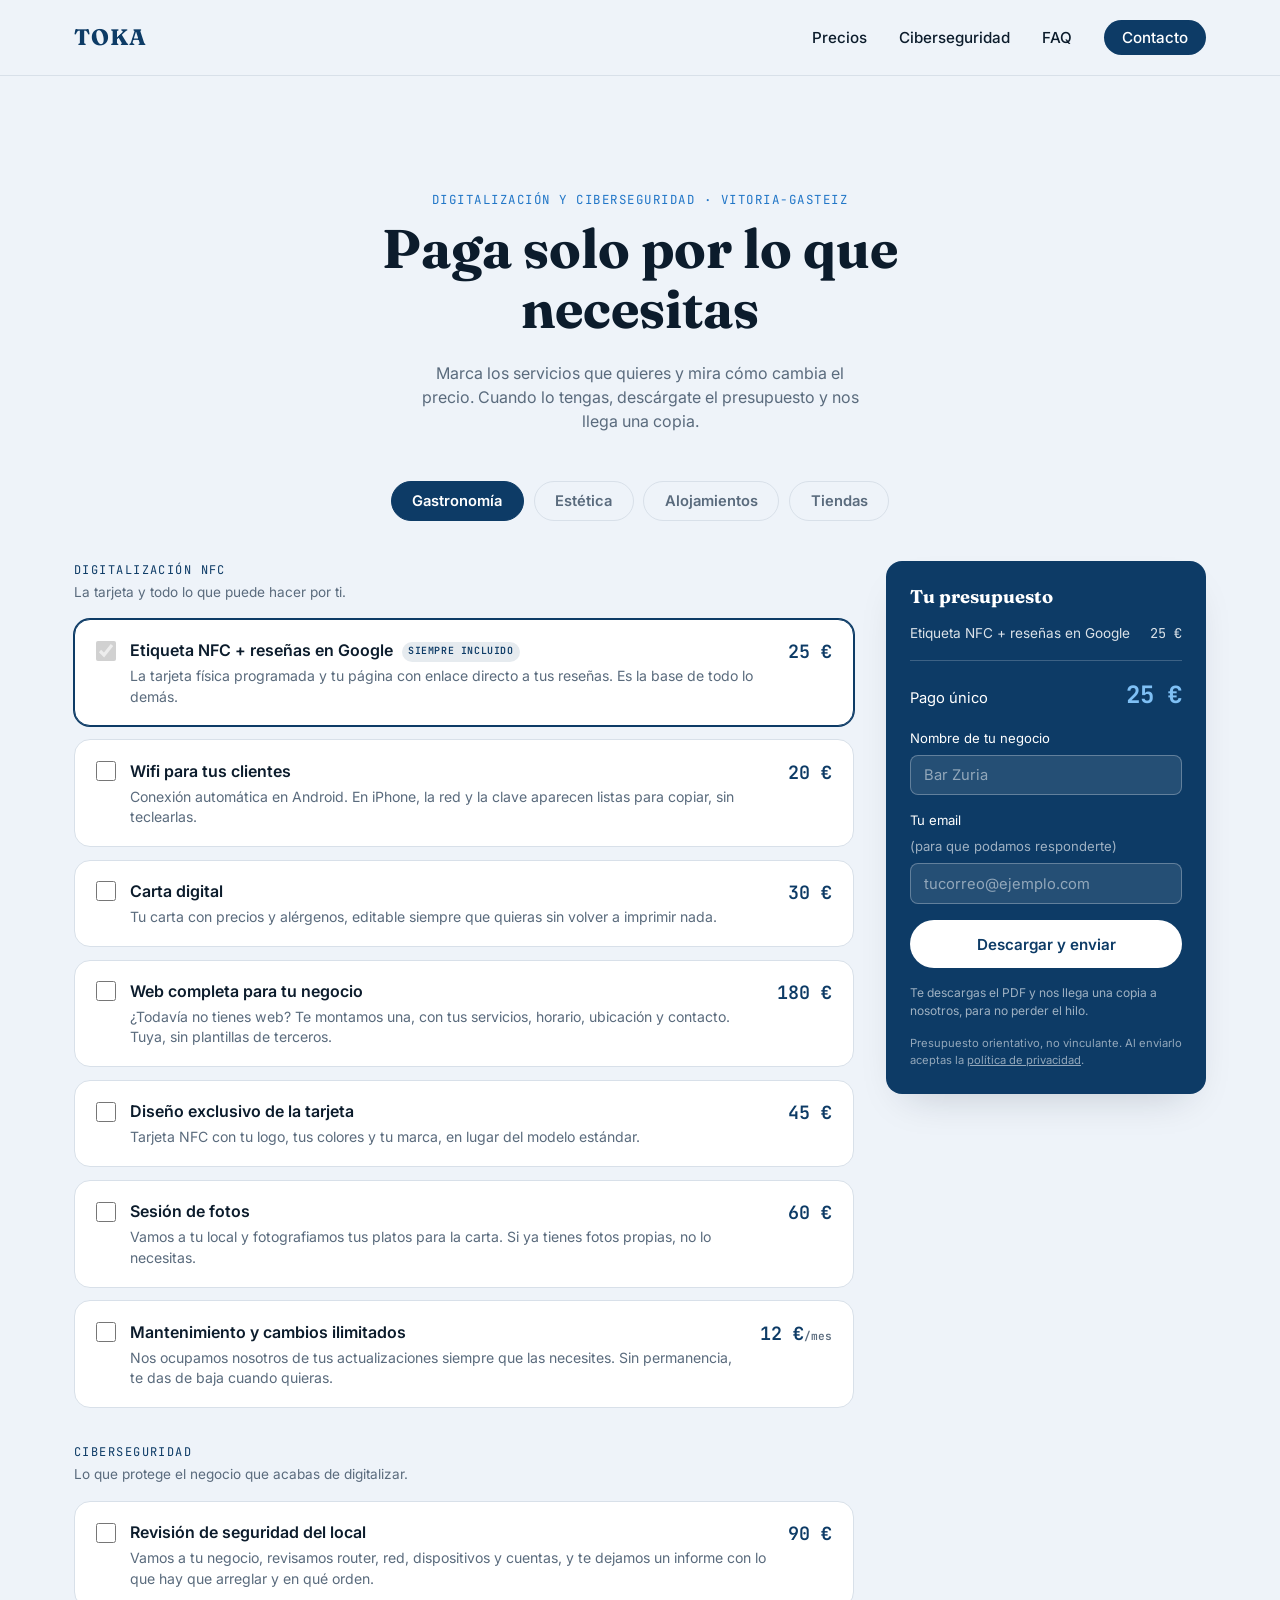
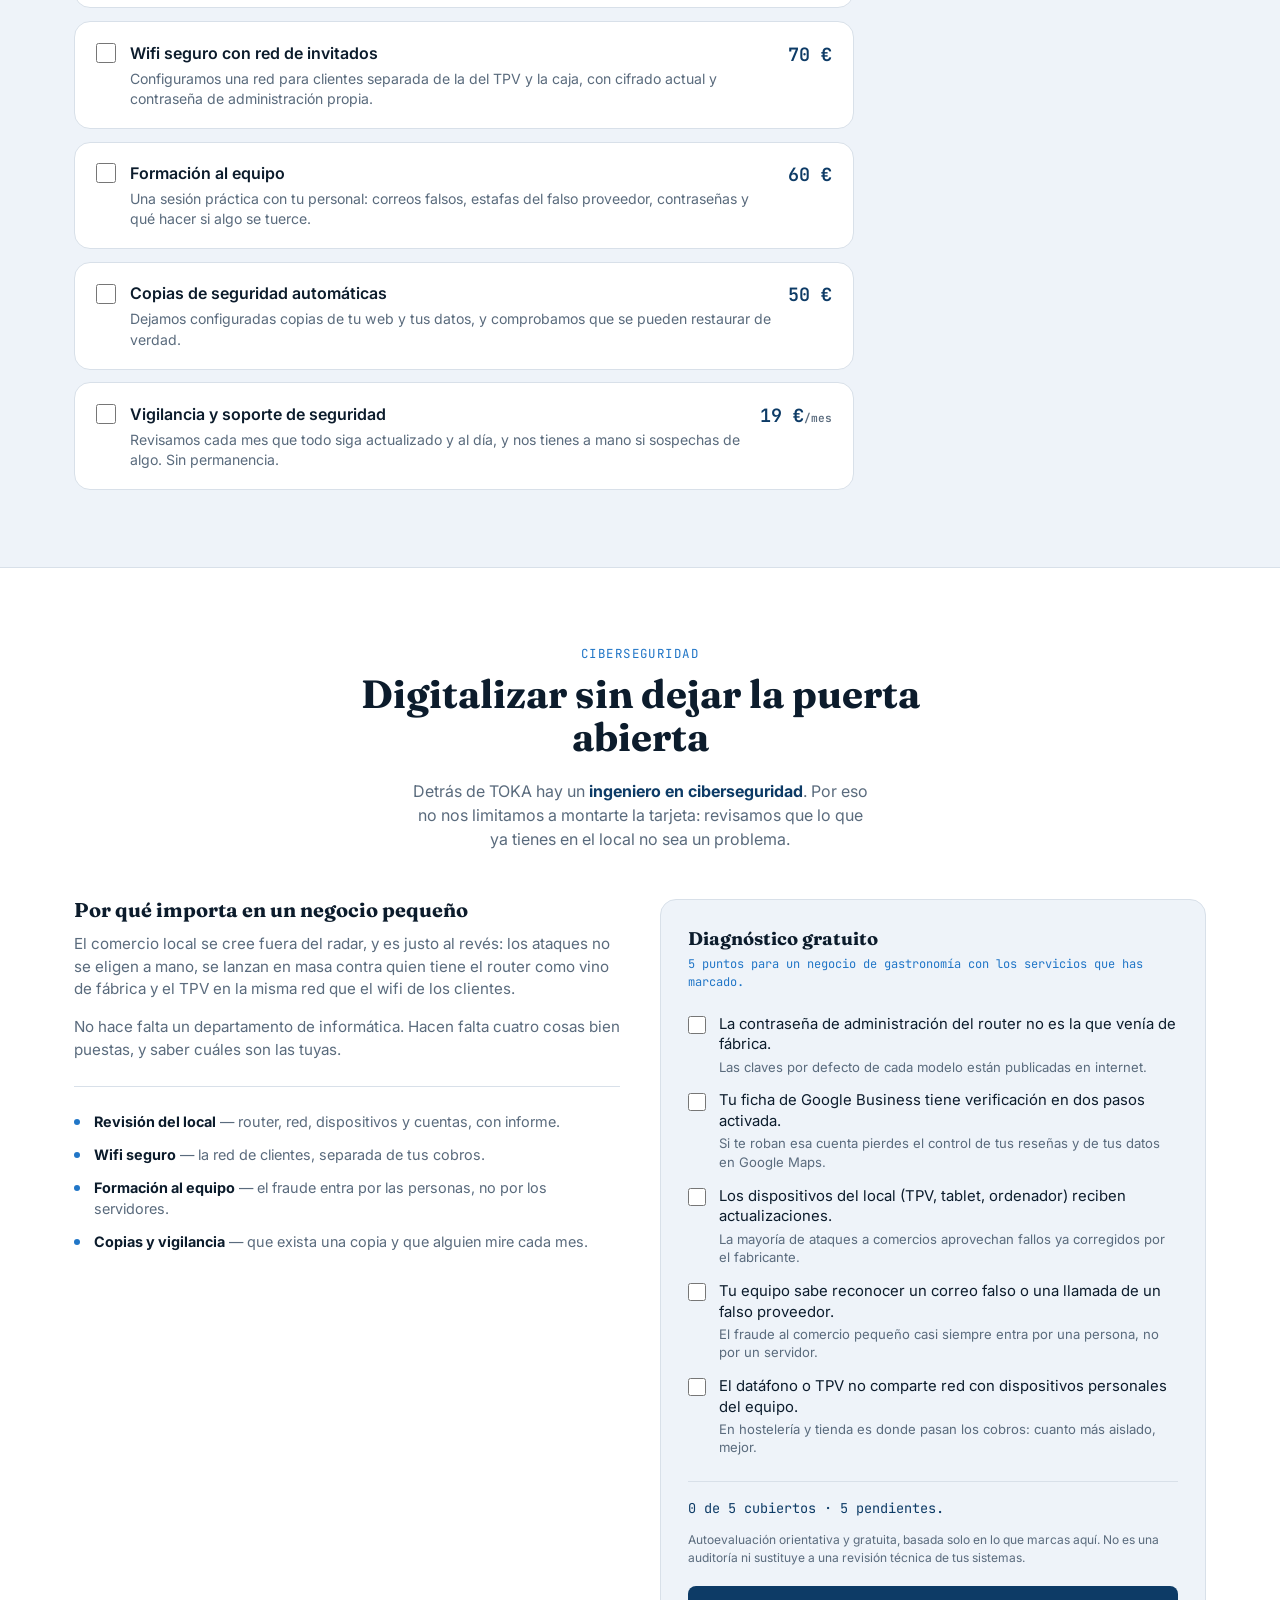
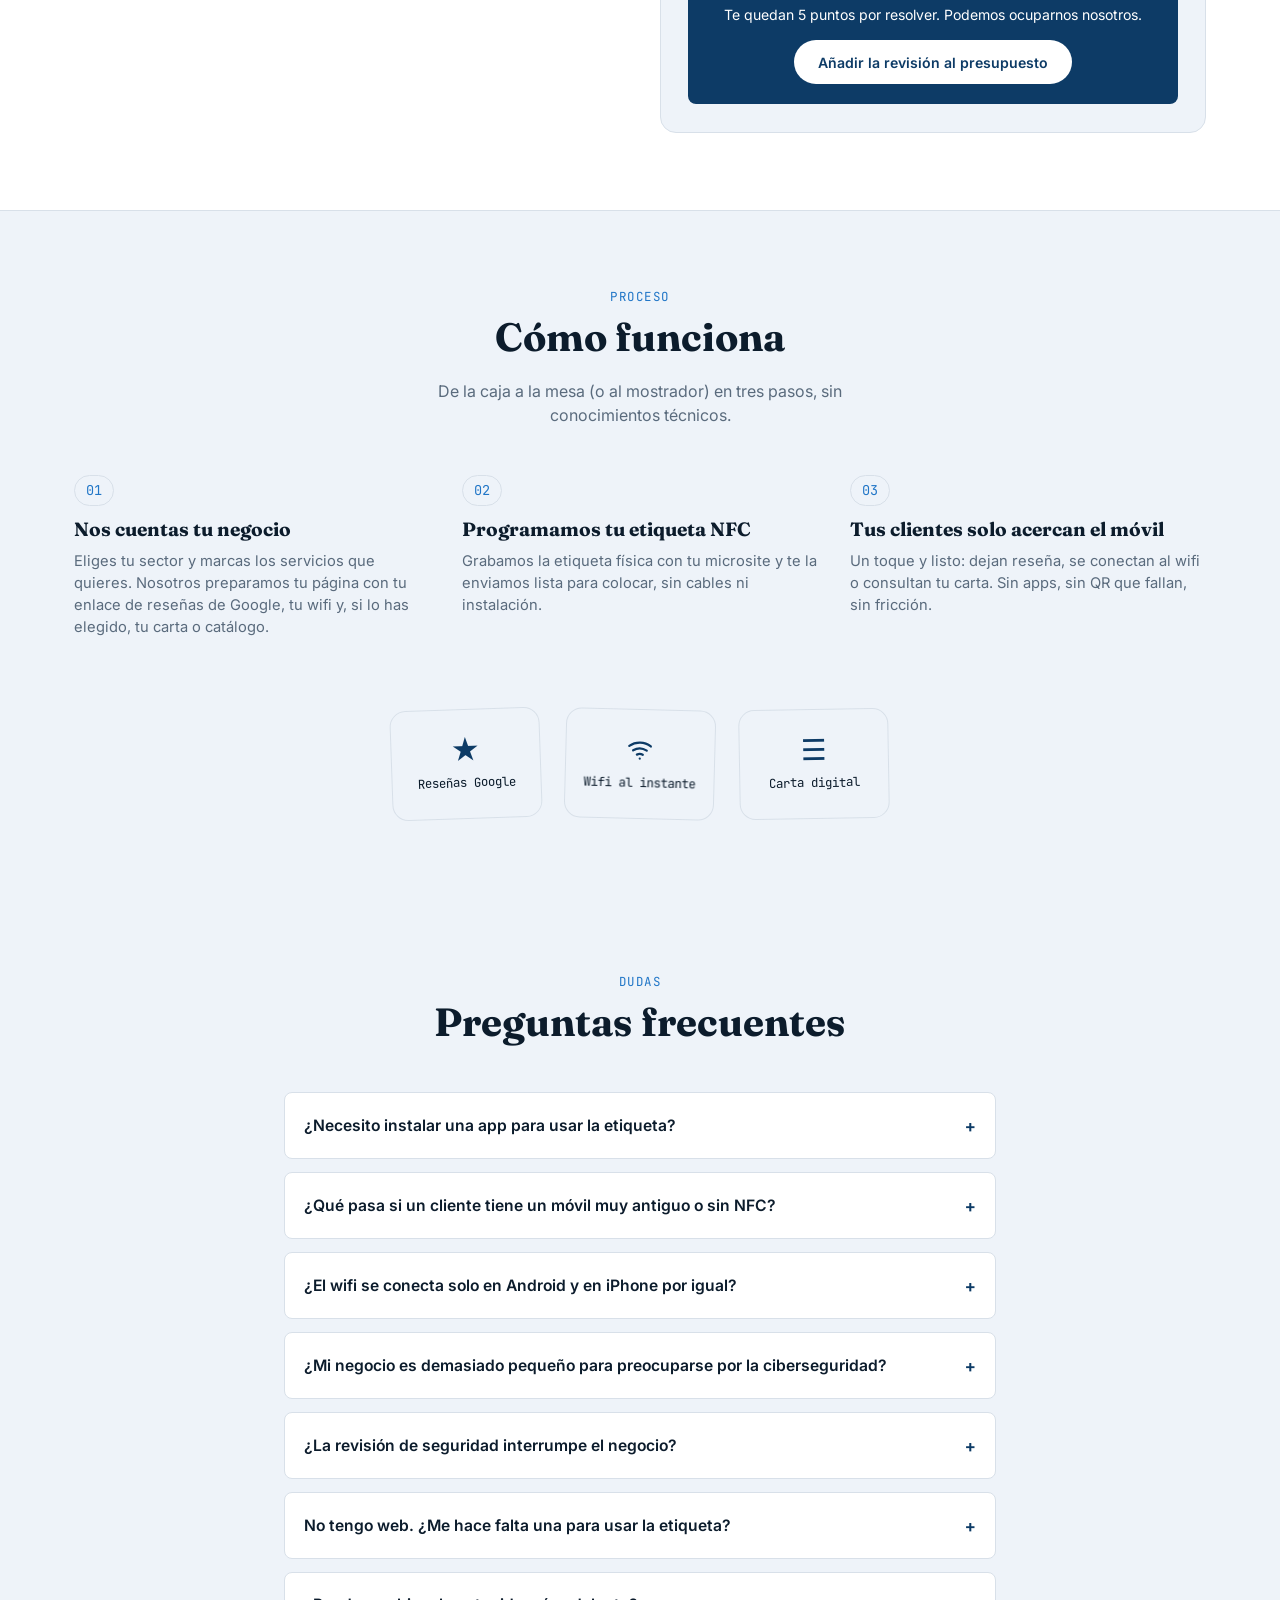
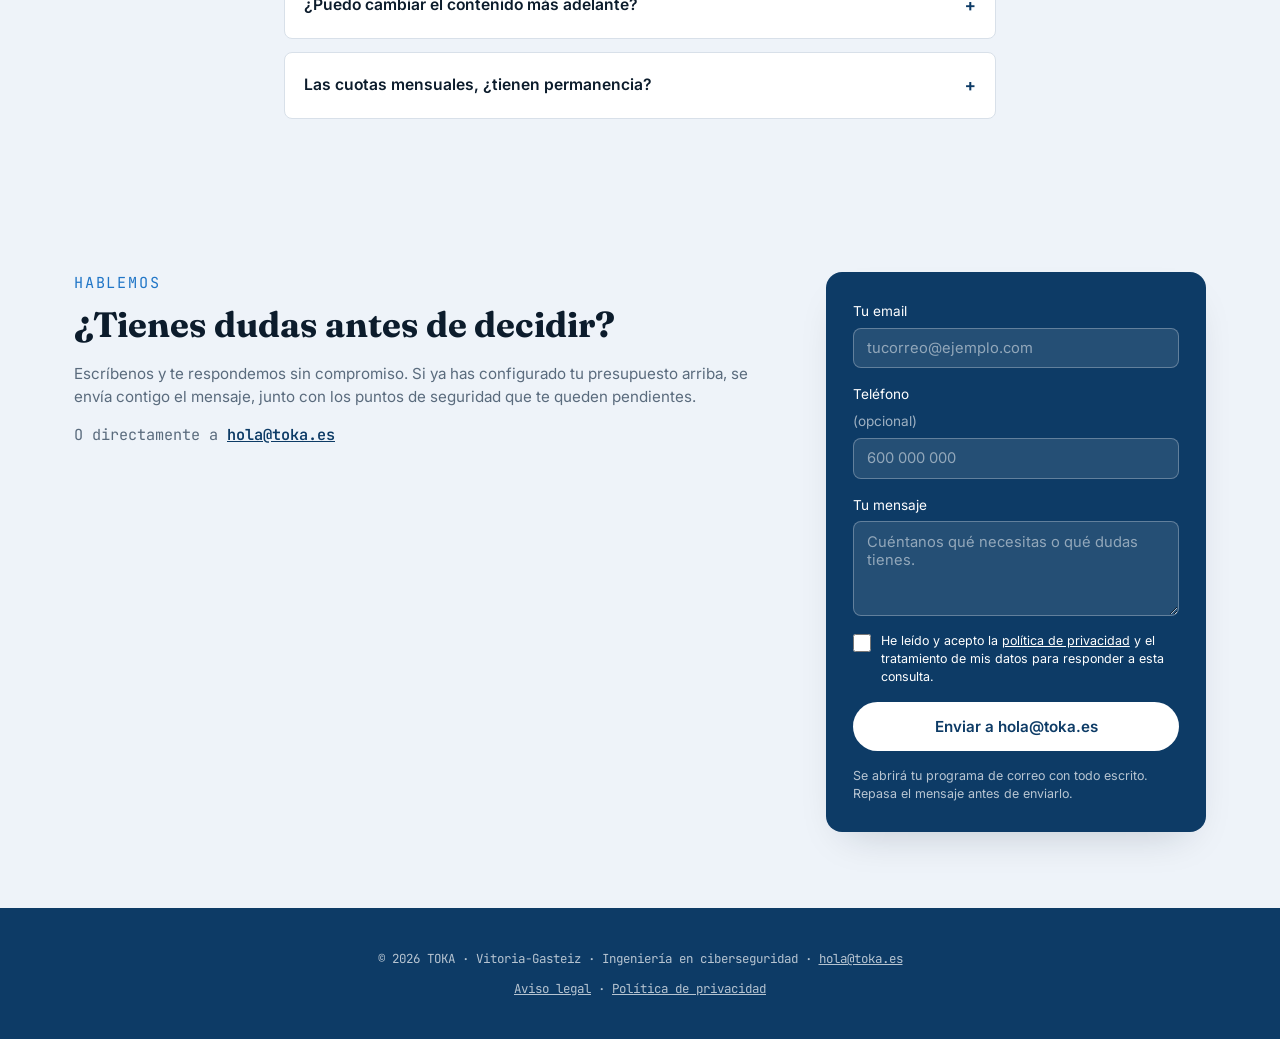
==== index.html @ d6976023 "Añadir aviso legal, política de privacidad y descargos de responsabilidad La web recogía email y tel" ====
<!DOCTYPE html>
<html lang="es">
<head>
<meta charset="UTF-8">
<meta name="viewport" content="width=device-width, initial-scale=1">
<title>TOKA · Digitalización NFC y ciberseguridad para comercio en Vitoria-Gasteiz</title>
<meta name="description" content="Etiquetas NFC para conseguir reseñas en Google, wifi y carta digital, y ciberseguridad para tu establecimiento en Vitoria-Gasteiz. Servicios sueltos, precio transparente y diagnóstico de seguridad gratuito.">
<meta name="keywords" content="ciberseguridad comercios Vitoria-Gasteiz, seguridad informática hostelería, NFC Vitoria-Gasteiz, reseñas Google NFC, wifi seguro red invitados, carta digital, digitalización negocio local">
<meta name="robots" content="index, follow">
<meta name="author" content="TOKA">
<meta name="theme-color" content="#0d3b66">
<link rel="canonical" href="https://toka.link/">

<!-- Open Graph -->
<meta property="og:type" content="website">
<meta property="og:locale" content="es_ES">
<meta property="og:site_name" content="TOKA">
<meta property="og:title" content="TOKA · Digitalización NFC y ciberseguridad para comercio local">
<meta property="og:description" content="Reseñas en Google, wifi y carta digital con un toque NFC, y la seguridad de tu establecimiento revisada por un ingeniero en ciberseguridad.">
<meta property="og:url" content="https://toka.link/">
<meta property="og:image" content="https://toka.link/og-image.jpg">

<!-- Twitter -->
<meta name="twitter:card" content="summary_large_image">
<meta name="twitter:title" content="TOKA · NFC y ciberseguridad para comercio local">
<meta name="twitter:description" content="Reseñas, wifi y carta digital con un toque NFC. Y la seguridad de tu negocio, revisada por un ingeniero en ciberseguridad.">
<meta name="twitter:image" content="https://toka.link/og-image.jpg">

<link rel="icon" href="data:image/svg+xml,%3Csvg xmlns='http://www.w3.org/2000/svg' viewBox='0 0 64 64'%3E%3Crect width='64' height='64' rx='14' fill='%230d3b66'/%3E%3Ctext x='32' y='42' font-family='Georgia,serif' font-size='30' fill='%23ffffff' text-anchor='middle'%3ET%3C/text%3E%3C/svg%3E">

<link rel="preconnect" href="https://fonts.googleapis.com">
<link rel="preconnect" href="https://fonts.gstatic.com" crossorigin>
<link href="https://fonts.googleapis.com/css2?family=Fraunces:opsz,wght@9..144,400;9..144,500;9..144,600;9..144,700&family=Inter:wght@400;500;600;700&family=JetBrains+Mono:wght@400;500;600&display=swap" rel="stylesheet">

<link rel="stylesheet" href="styles.css">

<script type="application/ld+json">
{
  "@context": "https://schema.org",
  "@type": "ProfessionalService",
  "name": "TOKA",
  "description": "Digitalización NFC y ciberseguridad para comercio local: reseñas de Google, wifi, carta digital, revisión de seguridad del establecimiento y formación al equipo.",
  "areaServed": {
    "@type": "City",
    "name": "Vitoria-Gasteiz"
  },
  "address": {
    "@type": "PostalAddress",
    "addressLocality": "Vitoria-Gasteiz",
    "addressRegion": "Álava",
    "addressCountry": "ES"
  },
  "email": "hola@toka.es",
  "url": "https://toka.link/",
  "priceRange": "€€",
  "knowsAbout": [
    "Ciberseguridad para pequeño comercio",
    "Segmentación de redes wifi y TPV",
    "Protección de datos y RGPD",
    "Etiquetas NFC"
  ]
}
</script>
</head>
<body>

<!--
  Cortinilla de entrada. La animación CSS termina con la capa oculta
  (animation-fill-mode: forwards), así que desaparece sola aunque el
  JS falle; el JS solo la retira del DOM, libera el scroll y permite
  saltarla con un clic o una tecla.
-->
<div class="intro" id="intro" role="presentation">
  <p class="intro__word">TOKA</p>
  <span class="intro__rule"></span>
  <p class="intro__claim">Digitalización y ciberseguridad para comercio local</p>
  <p class="intro__skip">Pulsa para entrar</p>
</div>

<a class="skip-link" href="#main">Saltar al contenido</a>

<header class="nav" id="top">
  <div class="nav__inner">
    <a class="nav__logo" href="#top">TOKA</a>

    <button class="nav__toggle" type="button" aria-expanded="false" aria-controls="nav-links" aria-label="Abrir menú">
      <span class="nav__toggle-bar"></span>
      <span class="nav__toggle-bar"></span>
      <span class="nav__toggle-bar"></span>
    </button>

    <nav class="nav__nav" aria-label="Principal">
      <ul class="nav__links" id="nav-links">
        <li><a href="#packs">Precios</a></li>
        <li><a href="#seguridad">Ciberseguridad</a></li>
        <li><a href="#faq">FAQ</a></li>
        <li><a href="#contacto" class="nav__cta">Contacto</a></li>
      </ul>
    </nav>
  </div>
</header>

<main id="main">

  <section class="packs" id="packs" aria-label="Precios y configurador">
    <div class="section-head section-head--hero">
      <p class="section-eyebrow">Digitalización y ciberseguridad · <span class="nowrap">Vitoria-Gasteiz</span></p>
      <h1>Paga solo por lo que necesitas</h1>
      <p class="section-lead">Marca los servicios que quieres y mira cómo cambia el precio. Cuando lo tengas, descárgate el presupuesto y nos llega una copia.</p>
    </div>

    <div class="tabs" role="tablist" aria-label="Sectores">
      <button class="tab" role="tab" data-sector="gastronomia" id="tab-gastronomia" aria-controls="service-list" aria-selected="true">Gastronomía</button>
      <button class="tab" role="tab" data-sector="estetica" id="tab-estetica" aria-controls="service-list" aria-selected="false" tabindex="-1">Estética</button>
      <button class="tab" role="tab" data-sector="alojamientos" id="tab-alojamientos" aria-controls="service-list" aria-selected="false" tabindex="-1">Alojamientos</button>
      <button class="tab" role="tab" data-sector="tiendas" id="tab-tiendas" aria-controls="service-list" aria-selected="false" tabindex="-1">Tiendas</button>
    </div>

    <div class="configurator">
      <ul class="services" id="service-list" role="tabpanel" aria-labelledby="tab-gastronomia"></ul>

      <aside class="summary" aria-label="Resumen de tu presupuesto">
        <h2 class="summary__title">Tu presupuesto</h2>

        <ul class="summary__list" id="summary-list" aria-live="polite"></ul>

        <div class="summary__totals">
          <p class="summary__total">
            <span>Pago único</span>
            <strong id="summary-once">25 €</strong>
          </p>
          <p class="summary__total summary__total--month" id="summary-month-row" hidden>
            <span>Después</span>
            <strong id="summary-month">12 €/mes</strong>
          </p>
        </div>

        <label class="summary__field" for="negocio">
          Nombre de tu negocio
          <input type="text" id="negocio" placeholder="Bar Zuria" autocomplete="organization">
        </label>

        <label class="summary__field" for="email">
          Tu email <span>(para que podamos responderte)</span>
          <input type="email" id="email" placeholder="tucorreo@ejemplo.com" autocomplete="email">
        </label>

        <button type="button" class="btn btn--primary summary__cta" id="descargar-enviar">Descargar y enviar</button>

        <p class="summary__note" id="summary-status">Te descargas el PDF y nos llega una copia a nosotros, para no perder el hilo.</p>
        <p class="summary__legal">
          Presupuesto orientativo, no vinculante. Al enviarlo aceptas la
          <a href="privacidad.html" target="_blank" rel="noopener">política de privacidad</a>.
        </p>
      </aside>
    </div>
  </section>

  <section class="seguridad" id="seguridad" aria-label="Ciberseguridad">
    <div class="section-head">
      <p class="section-eyebrow">Ciberseguridad</p>
      <h2>Digitalizar sin dejar la puerta abierta</h2>
      <p class="section-lead">
        Detrás de TOKA hay un <strong>ingeniero en ciberseguridad</strong>. Por eso no nos limitamos a
        montarte la tarjeta: revisamos que lo que ya tienes en el local no sea un problema.
      </p>
    </div>

    <div class="seguridad-grid">

      <div class="seguridad-intro">
        <h3>Por qué importa en un negocio pequeño</h3>
        <p>
          El comercio local se cree fuera del radar, y es justo al revés: los ataques no se eligen
          a mano, se lanzan en masa contra quien tiene el router como vino de fábrica y el TPV en
          la misma red que el wifi de los clientes.
        </p>
        <p>
          No hace falta un departamento de informática. Hacen falta cuatro cosas bien puestas,
          y saber cuáles son las tuyas.
        </p>

        <ul class="seguridad-list">
          <li><strong>Revisión del local</strong> — router, red, dispositivos y cuentas, con informe.</li>
          <li><strong>Wifi seguro</strong> — la red de clientes, separada de tus cobros.</li>
          <li><strong>Formación al equipo</strong> — el fraude entra por las personas, no por los servidores.</li>
          <li><strong>Copias y vigilancia</strong> — que exista una copia y que alguien mire cada mes.</li>
        </ul>
      </div>

      <div class="checklist" aria-labelledby="checklist-title">
        <h3 class="checklist__title" id="checklist-title">Diagnóstico gratuito</h3>
        <p class="checklist__intro" id="checklist-context"></p>

        <ul class="checklist__items" id="checklist-items"></ul>

        <p class="checklist__score" id="checklist-score" aria-live="polite"></p>

        <p class="checklist__disclaimer">
          Autoevaluación orientativa y gratuita, basada solo en lo que marcas aquí. No es una
          auditoría ni sustituye a una revisión técnica de tus sistemas.
        </p>

        <div class="checklist__cta" id="checklist-cta" hidden>
          <p class="checklist__cta-text"></p>
          <button type="button" class="btn btn--primary">Añadir la revisión al presupuesto</button>
        </div>
      </div>

    </div>
  </section>

  <section class="como" id="como" aria-label="Cómo funciona">
    <div class="section-head">
      <p class="section-eyebrow">Proceso</p>
      <h2>Cómo funciona</h2>
      <p class="section-lead">De la caja a la mesa (o al mostrador) en tres pasos, sin conocimientos técnicos.</p>
    </div>

    <ol class="steps">
      <li class="step">
        <span class="step__number">01</span>
        <h3 class="step__title">Nos cuentas tu negocio</h3>
        <p class="step__body">Eliges tu sector y marcas los servicios que quieres. Nosotros preparamos tu página con tu enlace de reseñas de Google, tu wifi y, si lo has elegido, tu carta o catálogo.</p>
      </li>
      <li class="step">
        <span class="step__number">02</span>
        <h3 class="step__title">Programamos tu etiqueta NFC</h3>
        <p class="step__body">Grabamos la etiqueta física con tu microsite y te la enviamos lista para colocar, sin cables ni instalación.</p>
      </li>
      <li class="step">
        <span class="step__number">03</span>
        <h3 class="step__title">Tus clientes solo acercan el móvil</h3>
        <p class="step__body">Un toque y listo: dejan reseña, se conectan al wifi o consultan tu carta. Sin apps, sin QR que fallan, sin fricción.</p>
      </li>
    </ol>

    <div class="stickers">
      <div class="sticker sticker--review">
        <span class="sticker__icon" aria-hidden="true">★</span>
        <p class="sticker__label">Reseñas Google</p>
      </div>
      <div class="sticker sticker--wifi">
        <span class="sticker__icon" aria-hidden="true">
          <svg viewBox="0 0 24 24" fill="none" stroke="currentColor" stroke-width="2" stroke-linecap="round">
            <path d="M2.5 9a16 16 0 0 1 19 0"/>
            <path d="M6 12.8a11 11 0 0 1 12 0"/>
            <path d="M9.4 16.5a6 6 0 0 1 5.2 0"/>
            <circle cx="12" cy="20" r="1" fill="currentColor" stroke="none"/>
          </svg>
        </span>
        <p class="sticker__label">Wifi al instante</p>
      </div>
      <div class="sticker sticker--menu">
        <span class="sticker__icon" aria-hidden="true">☰</span>
        <p class="sticker__label">Carta digital</p>
      </div>
    </div>
  </section>

  <section class="faq" id="faq" aria-label="Preguntas frecuentes">
    <div class="section-head">
      <p class="section-eyebrow">Dudas</p>
      <h2>Preguntas frecuentes</h2>
    </div>

    <div class="accordion">
      <details class="accordion__item">
        <summary>¿Necesito instalar una app para usar la etiqueta?</summary>
        <p>No. La tecnología NFC funciona con el lector que ya llevan los móviles modernos (Android e iPhone desde el iOS 14). Basta con acercar el móvil a la etiqueta.</p>
      </details>
      <details class="accordion__item">
        <summary>¿Qué pasa si un cliente tiene un móvil muy antiguo o sin NFC?</summary>
        <p>Es poco habitual: el NFC es estándar en prácticamente todos los smartphones actuales (Android desde hace años, iPhone desde el iOS 14). Si alguna vez ocurre, tu equipo siempre puede indicarle el nombre de tu negocio en Google para que deje la reseña a mano.</p>
      </details>
      <details class="accordion__item">
        <summary>¿El wifi se conecta solo en Android y en iPhone por igual?</summary>
        <p>En Android sí, la conexión es automática con el toque. En iPhone, Apple no permite conectar a redes wifi por NFC de forma automática: el toque abre igualmente tu microsite, con el nombre de la red y la contraseña listos para copiar, sin tener que teclearlos a mano.</p>
      </details>
      <details class="accordion__item">
        <summary>¿Mi negocio es demasiado pequeño para preocuparse por la ciberseguridad?</summary>
        <p>Al contrario. Los ataques al comercio pequeño no son dirigidos: son automáticos, y buscan precisamente el router con la clave de fábrica o el TPV compartiendo red con el wifi de clientes. Precisamente por ser pequeño, un incidente de un par de días sin cobrar hace mucho más daño.</p>
      </details>
      <details class="accordion__item">
        <summary>¿La revisión de seguridad interrumpe el negocio?</summary>
        <p>No. Se hace en horario que acordemos, normalmente fuera de las horas fuertes, y la mayoría de cambios (red de invitados, contraseñas, copias) no obligan a cerrar ni a parar los cobros.</p>
      </details>
      <details class="accordion__item">
        <summary>No tengo web. ¿Me hace falta una para usar la etiqueta?</summary>
        <p>No. Con la etiqueta ya recibes una página propia, sencilla, con lo que necesites (reseñas, wifi, carta). Y si además quieres una web completa de tu negocio, con tus servicios, horario y contacto, puedes añadirla como servicio en el configurador de arriba.</p>
      </details>
      <details class="accordion__item">
        <summary>¿Puedo cambiar el contenido más adelante?</summary>
        <p>Sí. Tu página es editable: puedes actualizar tu carta, tus datos de wifi o el enlace de reseñas cuando lo necesites, sin volver a programar la etiqueta física. Si prefieres no ocuparte tú, añade el servicio de mantenimiento y lo hacemos nosotros.</p>
      </details>
      <details class="accordion__item">
        <summary>Las cuotas mensuales, ¿tienen permanencia?</summary>
        <p>No. Puedes darte de baja cuando quieras, y tu etiqueta y tu página siguen funcionando igual: lo que dejas de tener es que nos ocupemos nosotros de los cambios y de la vigilancia.</p>
      </details>
    </div>
  </section>

  <section class="contacto" id="contacto" aria-label="Contacto">
    <div class="contacto__inner">
      <div class="contacto__text">
        <p class="section-eyebrow">Hablemos</p>
        <h2>¿Tienes dudas antes de decidir?</h2>
        <p>
          Escríbenos y te respondemos sin compromiso. Si ya has configurado tu presupuesto arriba,
          se envía contigo el mensaje, junto con los puntos de seguridad que te queden pendientes.
        </p>
        <p class="contacto__direct">
          O directamente a <a href="mailto:hola@toka.es">hola@toka.es</a>
        </p>
      </div>

      <form class="contact-form" id="contact-form" novalidate>
        <label class="field" for="email-contacto">
          Tu email
          <input type="email" id="email-contacto" name="email" required placeholder="tucorreo@ejemplo.com" autocomplete="email">
        </label>

        <label class="field" for="telefono">
          Teléfono <span>(opcional)</span>
          <input type="tel" id="telefono" name="telefono" placeholder="600 000 000" autocomplete="tel">
        </label>

        <label class="field" for="mensaje">
          Tu mensaje
          <textarea id="mensaje" name="mensaje" rows="4" placeholder="Cuéntanos qué necesitas o qué dudas tienes."></textarea>
        </label>

        <label class="consent" for="consentimiento">
          <input type="checkbox" id="consentimiento" required>
          <span>
            He leído y acepto la <a href="privacidad.html" target="_blank" rel="noopener">política de privacidad</a>
            y el tratamiento de mis datos para responder a esta consulta.
          </span>
        </label>

        <button type="submit" class="btn btn--primary contact-form__cta">Enviar a hola@toka.es</button>

        <p class="contact-form__note" id="form-status">
          Se abrirá tu programa de correo con todo escrito. Repasa el mensaje antes de enviarlo.
        </p>
      </form>
    </div>
  </section>

</main>

<footer class="footer">
  <p class="footer__legal">
    © 2026 TOKA · Vitoria-Gasteiz · Ingeniería en ciberseguridad ·
    <a href="mailto:hola@toka.es">hola@toka.es</a>
  </p>
  <p class="footer__legal">
    <a href="aviso-legal.html">Aviso legal</a> ·
    <a href="privacidad.html">Política de privacidad</a>
  </p>
</footer>

<!-- Presupuesto: oculto en pantalla, es lo único que se imprime/guarda como PDF. -->
<div class="quote" id="quote" aria-hidden="true"></div>

<script src="script.js" defer></script>
</body>
</html>
---- styles.css ----
/* =========================================================
   TOKA — hoja de estilos
   Sistema de diseño: Fraunces (títulos), Inter (cuerpo),
   JetBrains Mono (precios / datos / etiquetas técnicas)
   Paleta: azul oscuro (marca/CTA), azul medio (acento), blanco/neutros
   ========================================================= */

:root {
  --paper: #ffffff;
  --paper-dim: #eef3f9;
  --blue: #0d3b66;
  --blue-soft: #7fc0f5;
  --blue-dark: #08294a;
  --accent: #2176c7;
  --ink: #0c1c2c;
  --dim: #5a6b7d;
  --line: #d8e0e9;

  --font-serif: 'Fraunces', Georgia, serif;
  --font-body: 'Inter', system-ui, sans-serif;
  --font-mono: 'JetBrains Mono', ui-monospace, monospace;

  --radius-s: 8px;
  --radius-m: 16px;
  --radius-l: 28px;
  --shadow-card: 0 18px 40px -20px rgba(12, 28, 44, 0.22);
  --header-h: 76px;
}

*, *::before, *::after { box-sizing: border-box; }

/*
 * Varios bloques de esta hoja usan display:flex, que gana en
 * especificidad al display:none que el navegador aplica a [hidden].
 * Sin este !important, un elemento con el atributo hidden se sigue
 * viendo (le pasaba a la fila de cuota mensual del resumen).
 */
[hidden] { display: none !important; }

/* Para nombres propios que no deben partirse por el guion. */
.nowrap { white-space: nowrap; }

/* =========================================================
   CORTINILLA DE ENTRADA
   TOKA centrado sobre azul, se desvanece y deja la lista de
   precios. Secuencia completa de 5s, encadenada:
     0,0-1,2s  aparece la palabra (introWord)
     0,6-1,6s  se traza la línea bajo ella (introRule)
     1,4-2,4s  entra el claim (introClaim)
     2,6-3,4s  aparece el aviso de "pulsa para entrar" (introSkip)
     4,0-5,0s  se funde la capa entera (introOut, 80%-100% de 5s)
   Si se cambia la duración de .intro hay que recalcular ese 80%.
   El fill-mode forwards deja la capa oculta al acabar, así que
   desaparece aunque el JS no llegue a ejecutarse.
   ========================================================= */

.intro {
  position: fixed;
  inset: 0;
  z-index: 300;
  display: flex;
  flex-direction: column;
  align-items: center;
  justify-content: center;
  gap: 1rem;
  padding: 1.5rem;
  text-align: center;
  background: var(--blue);
  cursor: pointer;
  animation: introOut 5s cubic-bezier(0.4, 0, 0.2, 1) forwards;
}

.intro__word {
  margin: 0;
  font-family: var(--font-serif);
  font-weight: 700;
  font-size: clamp(2.8rem, 10vw, 5rem);
  color: var(--paper);
  letter-spacing: 0.5em;
  text-indent: 0.5em; /* compensa el espacio que letter-spacing añade al final */
  opacity: 0;
  animation: introWord 1.2s cubic-bezier(0.2, 0.7, 0.3, 1) forwards;
}

.intro__rule {
  width: 0;
  height: 1px;
  background: var(--blue-soft);
  animation: introRule 1s 0.6s cubic-bezier(0.4, 0, 0.2, 1) forwards;
}

.intro__claim {
  margin: 0;
  max-width: 30ch;
  font-family: var(--font-mono);
  font-size: clamp(0.72rem, 2.4vw, 0.85rem);
  letter-spacing: 0.1em;
  text-transform: uppercase;
  color: var(--blue-soft);
  opacity: 0;
  animation: introFade 1s 1.4s ease-out forwards;
}

.intro__skip {
  position: absolute;
  bottom: 2.5rem;
  margin: 0;
  font-family: var(--font-mono);
  font-size: 0.7rem;
  letter-spacing: 0.14em;
  text-transform: uppercase;
  color: var(--paper);
  opacity: 0;
  animation: introSkip 0.8s 2.6s ease-out forwards;
}

@keyframes introWord {
  from { opacity: 0; letter-spacing: 0.9em; }
  to   { opacity: 1; letter-spacing: 0.5em; }
}

@keyframes introRule {
  from { width: 0; opacity: 0; }
  to   { width: min(220px, 45vw); opacity: 1; }
}

@keyframes introFade {
  from { opacity: 0; transform: translateY(6px); }
  to   { opacity: 1; transform: none; }
}

@keyframes introSkip {
  from { opacity: 0; }
  to   { opacity: 0.45; }
}

@keyframes introOut {
  0%, 80%  { opacity: 1; visibility: visible; }
  100%     { opacity: 0; visibility: hidden; }
}

/* Mientras dura la cortinilla no se puede hacer scroll. */
body.is-intro { overflow: hidden; }

html {
  scroll-behavior: smooth;
  /* Evita que iOS agrande el texto al girar el móvil. */
  -webkit-text-size-adjust: 100%;
}

body {
  margin: 0;
  background: var(--paper-dim);
  color: var(--ink);
  font-family: var(--font-body);
  line-height: 1.5;
  -webkit-font-smoothing: antialiased;
  /* Correos y URLs largos no deben empujar el ancho de la página. */
  overflow-wrap: break-word;
}

img, svg { display: block; max-width: 100%; }

h1, h2, h3 {
  font-family: var(--font-serif);
  color: var(--ink);
  margin: 0 0 0.5em;
  line-height: 1.1;
}

p { margin: 0 0 1em; color: var(--dim); }

a { color: inherit; }

ul, ol { margin: 0; padding: 0; list-style: none; }

section {
  scroll-margin-top: var(--header-h);
}

.skip-link {
  position: absolute;
  left: -999px;
  top: 0;
  background: var(--blue);
  color: var(--paper);
  padding: 0.75em 1.25em;
  border-radius: 0 0 var(--radius-s) 0;
  z-index: 200;
}
.skip-link:focus {
  left: 0;
}

.btn {
  display: inline-flex;
  align-items: center;
  justify-content: center;
  gap: 0.5em;
  padding: 0.9em 1.6em;
  border-radius: 999px;
  font-family: var(--font-body);
  font-weight: 600;
  font-size: 0.95rem;
  text-decoration: none;
  border: 1.5px solid transparent;
  transition: transform 0.15s ease, background 0.15s ease, color 0.15s ease, border-color 0.15s ease;
}
.btn:hover { transform: translateY(-2px); }

.btn--primary {
  background: var(--blue);
  color: var(--paper);
}
.btn--primary:hover { background: var(--blue-dark); }

.btn--ghost {
  background: transparent;
  color: var(--ink);
  border-color: var(--line);
}
.btn--ghost:hover { border-color: var(--blue); color: var(--blue); }

/* ---------- layout helpers ---------- */

.section-head {
  max-width: 640px;
  margin: 0 auto 3rem;
  text-align: center;
}
.section-eyebrow {
  font-family: var(--font-mono);
  font-size: 0.78rem;
  letter-spacing: 0.12em;
  text-transform: uppercase;
  color: var(--accent);
  margin: 0 0 0.75em;
}
.section-head h2 { font-size: clamp(1.8rem, 1.5rem + 1.2vw, 2.5rem); }
.section-lead { max-width: 46ch; margin: 0 auto; }

/* Cabecera de la primera sección: es el h1 de la página. */
.section-head--hero {
  max-width: 720px;
  padding-top: clamp(1rem, 3vw, 2.5rem);
}
.section-head--hero h1 {
  font-size: clamp(2.2rem, 1.6rem + 2.4vw, 3.4rem);
  margin-bottom: 0.4em;
}

/* ---------- nav ---------- */

.nav {
  position: sticky;
  top: 0;
  z-index: 100;
  height: var(--header-h);
  display: flex;
  align-items: center;
  background: rgba(238, 243, 249, 0.9);
  backdrop-filter: blur(10px);
  border-bottom: 1px solid var(--line);
}

.nav__inner {
  width: 100%;
  max-width: 1180px;
  margin: 0 auto;
  padding: 0 1.5rem;
  display: flex;
  align-items: center;
  justify-content: space-between;
}

.nav__logo {
  font-family: var(--font-serif);
  font-weight: 700;
  font-size: 1.4rem;
  letter-spacing: 0.04em;
  color: var(--blue);
  text-decoration: none;
}

.nav__links {
  display: flex;
  align-items: center;
  gap: 2rem;
}
.nav__links a {
  text-decoration: none;
  font-weight: 500;
  font-size: 0.95rem;
  color: var(--ink);
}
.nav__links a:hover { color: var(--blue); }

.nav__cta {
  padding: 0.55em 1.2em;
  border-radius: 999px;
  background: var(--blue);
  color: var(--paper) !important;
}
.nav__cta:hover { background: var(--blue-dark); }

.nav__toggle {
  display: none;
  flex-direction: column;
  justify-content: center;
  gap: 5px;
  width: 40px;
  height: 40px;
  background: none;
  border: none;
  cursor: pointer;
}
.nav__toggle-bar {
  width: 22px;
  height: 2px;
  background: var(--ink);
  transition: transform 0.2s ease, opacity 0.2s ease;
}

/* ---------- packs ---------- */

.packs {
  max-width: 1180px;
  margin: 0 auto;
  padding: clamp(3rem, 6vw, 6rem) 1.5rem;
}

.tabs {
  display: flex;
  flex-wrap: wrap;
  justify-content: center;
  gap: 0.6rem;
  margin-bottom: 2.5rem;
}

.tab {
  font-family: var(--font-body);
  font-weight: 600;
  font-size: 0.92rem;
  padding: 0.7em 1.4em;
  border-radius: 999px;
  border: 1.5px solid var(--line);
  background: transparent;
  color: var(--dim);
  cursor: pointer;
  transition: background 0.15s ease, color 0.15s ease, border-color 0.15s ease;
}
.tab:hover { border-color: var(--blue); color: var(--blue); }
.tab[aria-selected="true"] {
  background: var(--blue);
  border-color: var(--blue);
  color: var(--paper);
}

/* ---- configurador: lista de servicios + resumen ---- */

.configurator {
  display: grid;
  grid-template-columns: minmax(0, 1fr) 320px;
  align-items: start;
  gap: 2rem;
}

.services {
  display: flex;
  flex-direction: column;
  gap: 2.2rem;
}

.services__group-title {
  font-family: var(--font-mono);
  font-size: 0.75rem;
  letter-spacing: 0.12em;
  text-transform: uppercase;
  color: var(--blue);
  margin: 0 0 0.2rem;
}
.services__group-desc {
  font-size: 0.85rem;
  margin: 0 0 1rem;
}

.services__items {
  display: flex;
  flex-direction: column;
  gap: 0.8rem;
}

.service {
  background: #fff;
  border: 1.5px solid var(--line);
  border-radius: var(--radius-m);
  transition: border-color 0.15s ease, box-shadow 0.15s ease;
}
.service:has(.service__check:checked) {
  border-color: var(--blue);
  box-shadow: 0 0 0 1px var(--blue);
}
.service:has(.service__check:focus-visible) {
  outline: 2px solid var(--accent);
  outline-offset: 2px;
}

.service__label {
  display: grid;
  grid-template-columns: auto minmax(0, 1fr) auto;
  align-items: start;
  gap: 0.9rem;
  padding: 1.15rem 1.3rem;
  cursor: pointer;
}
.service--required .service__label { cursor: default; }

.service__check {
  width: 20px;
  height: 20px;
  margin: 0.15rem 0 0;
  accent-color: var(--blue);
  cursor: inherit;
}

.service__text { display: flex; flex-direction: column; gap: 0.25rem; }

.service__name {
  font-weight: 600;
  font-size: 1rem;
  color: var(--ink);
}

.service__tag {
  display: inline-block;
  margin-left: 0.5em;
  font-family: var(--font-mono);
  font-size: 0.62rem;
  letter-spacing: 0.06em;
  text-transform: uppercase;
  color: var(--blue);
  background: rgba(13, 59, 102, 0.1);
  padding: 0.25em 0.6em;
  border-radius: 999px;
  vertical-align: 2px;
}

.service__desc {
  font-size: 0.88rem;
  color: var(--dim);
  line-height: 1.45;
}

.service__price {
  font-family: var(--font-mono);
  font-variant-numeric: tabular-nums;
  font-size: 1.15rem;
  font-weight: 600;
  color: var(--blue);
  white-space: nowrap;
}
.service__price span { font-size: 0.7rem; color: var(--dim); }

/* ---- resumen ---- */

.summary {
  position: sticky;
  top: calc(var(--header-h) + 1rem);
  display: flex;
  flex-direction: column;
  gap: 1rem;
  background: var(--blue);
  color: var(--paper);
  border-radius: var(--radius-m);
  padding: 1.6rem 1.5rem;
  box-shadow: var(--shadow-card);
}

.summary__title {
  font-size: 1.15rem;
  color: var(--paper);
  margin: 0;
}

.summary__list {
  display: flex;
  flex-direction: column;
  gap: 0.5rem;
  padding-bottom: 1rem;
  border-bottom: 1px solid rgba(255, 255, 255, 0.2);
}

.summary__item {
  display: flex;
  justify-content: space-between;
  align-items: baseline;
  gap: 1rem;
  font-size: 0.85rem;
  color: var(--paper);
  opacity: 0.85;
}
.summary__item-price {
  font-family: var(--font-mono);
  font-variant-numeric: tabular-nums;
  white-space: nowrap;
}

.summary__totals { display: flex; flex-direction: column; gap: 0.4rem; }

.summary__total {
  display: flex;
  justify-content: space-between;
  align-items: baseline;
  gap: 1rem;
  margin: 0;
  color: var(--paper);
  font-size: 0.92rem;
}
.summary__total strong {
  font-family: var(--font-mono);
  font-variant-numeric: tabular-nums;
  font-size: 1.5rem;
  color: var(--blue-soft);
}
.summary__total--month strong { font-size: 1.05rem; }

.summary__field {
  display: flex;
  flex-direction: column;
  gap: 0.4rem;
  font-size: 0.82rem;
  color: var(--paper);
}
.summary__field span { opacity: 0.6; }
.summary__field input {
  font-family: var(--font-body);
  font-size: 0.92rem;
  padding: 0.7em 0.9em;
  border-radius: var(--radius-s);
  border: 1.5px solid rgba(255, 255, 255, 0.28);
  background: rgba(255, 255, 255, 0.1);
  color: var(--paper);
}
.summary__field input::placeholder { color: rgba(255, 255, 255, 0.5); }
.summary__field input:focus-visible {
  outline: 2px solid var(--accent);
  outline-offset: 1px;
}

/* El panel ya es azul: el botón necesita invertirse para verse. */
.summary__cta {
  width: 100%;
  background: var(--paper);
  color: var(--blue);
}
.summary__cta:hover { background: var(--paper-dim); }

.summary__note {
  margin: 0;
  font-size: 0.75rem;
  color: var(--paper);
  opacity: 0.6;
  line-height: 1.45;
}
.summary__note--error {
  color: var(--blue-soft);
  opacity: 1;
  font-weight: 600;
}

/* ---------- cómo funciona ---------- */

.como {
  max-width: 1180px;
  margin: 0 auto;
  padding: clamp(3rem, 6vw, 6rem) 1.5rem;
}

.steps {
  display: grid;
  grid-template-columns: repeat(3, 1fr);
  gap: 2rem;
  margin-bottom: 3.5rem;
}

.step__number {
  display: inline-block;
  font-family: var(--font-mono);
  font-size: 0.85rem;
  color: var(--accent);
  border: 1.5px solid var(--line);
  border-radius: 999px;
  padding: 0.3em 0.8em;
  margin-bottom: 1em;
}
.step__title { font-size: 1.2rem; }
.step__body { font-size: 0.92rem; }

.stickers {
  display: flex;
  flex-wrap: wrap;
  justify-content: center;
  gap: 1.5rem;
}

.sticker {
  display: flex;
  flex-direction: column;
  align-items: center;
  gap: 0.6rem;
  width: 150px;
  padding: 1.6rem 1rem;
  border-radius: var(--radius-m);
  background: var(--paper-dim);
  border: 1px solid var(--line);
  transform: rotate(-2deg);
}
.sticker--wifi { transform: rotate(1.5deg); }
.sticker--menu { transform: rotate(-1deg); }

.sticker__icon {
  display: flex;
  align-items: center;
  justify-content: center;
  height: 1.8rem;
  font-size: 1.8rem;
  line-height: 1;
  color: var(--blue);
}
.sticker__icon svg { width: 1.7rem; height: 1.7rem; }
.sticker__label {
  font-family: var(--font-mono);
  font-size: 0.78rem;
  text-align: center;
  color: var(--ink);
  margin: 0;
}

/* ---------- faq ---------- */

.faq {
  max-width: 760px;
  margin: 0 auto;
  padding: clamp(3rem, 6vw, 6rem) 1.5rem;
}

.accordion { display: flex; flex-direction: column; gap: 0.8rem; }

.accordion__item {
  border: 1px solid var(--line);
  border-radius: var(--radius-s);
  background: #fff;
  padding: 0.3rem 1.2rem;
}

.accordion__item summary {
  cursor: pointer;
  list-style: none;
  padding: 1rem 1.6em 1rem 0;
  font-weight: 600;
  font-size: 0.98rem;
  position: relative;
}
.accordion__item summary::-webkit-details-marker { display: none; }
.accordion__item summary::after {
  content: '+';
  position: absolute;
  right: 0;
  top: 1rem;
  font-family: var(--font-mono);
  color: var(--blue);
  font-size: 1.1rem;
}
.accordion__item[open] summary::after { content: '–'; }

.accordion__item p {
  font-size: 0.92rem;
  padding-bottom: 1rem;
  margin: 0;
}

/* ---------- ciberseguridad ---------- */

.seguridad {
  background: #fff;
  border-top: 1px solid var(--line);
  border-bottom: 1px solid var(--line);
}
.seguridad > .section-head,
.seguridad-grid {
  max-width: 1180px;
  margin-left: auto;
  margin-right: auto;
  padding-left: 1.5rem;
  padding-right: 1.5rem;
}
.seguridad > .section-head {
  padding-top: clamp(3rem, 6vw, 6rem);
  max-width: 700px;
}
.seguridad .section-lead strong { color: var(--blue); }

.seguridad-grid {
  display: grid;
  grid-template-columns: minmax(0, 1fr) minmax(0, 1fr);
  align-items: start;
  gap: 2.5rem;
  padding-bottom: clamp(3rem, 6vw, 6rem);
}

.seguridad-intro h3 {
  font-size: 1.25rem;
  margin-bottom: 0.6em;
}
.seguridad-intro p { font-size: 0.95rem; }

.seguridad-list {
  display: flex;
  flex-direction: column;
  gap: 0.7rem;
  margin-top: 1.5rem;
  padding-top: 1.5rem;
  border-top: 1px solid var(--line);
}
.seguridad-list li {
  font-size: 0.9rem;
  color: var(--dim);
  padding-left: 1.4em;
  position: relative;
}
.seguridad-list li::before {
  content: '';
  position: absolute;
  left: 0;
  top: 0.55em;
  width: 6px;
  height: 6px;
  border-radius: 50%;
  background: var(--accent);
}
.seguridad-list strong { color: var(--ink); }

/* ---- contacto ---- */

.contacto {
  max-width: 1180px;
  margin: 0 auto;
  padding: clamp(3rem, 6vw, 6rem) 1.5rem;
}

.contacto__inner {
  display: grid;
  grid-template-columns: minmax(0, 1fr) 380px;
  align-items: start;
  gap: 2.5rem;
}
.contacto__text h2 { font-size: clamp(1.6rem, 1.4rem + 1vw, 2.2rem); }
.contacto__text p { font-size: 0.95rem; }
.contacto__direct {
  font-family: var(--font-mono);
  font-size: 0.85rem;
}
.contacto__direct a { color: var(--blue); font-weight: 600; }

/* ---- diagnóstico de seguridad ---- */

.checklist {
  background: var(--paper-dim);
  border: 1.5px solid var(--line);
  border-radius: var(--radius-m);
  padding: 1.8rem 1.7rem;
}

.checklist__title {
  font-size: 1.15rem;
  margin: 0 0 0.4rem;
}

.checklist__intro {
  font-family: var(--font-mono);
  font-size: 0.75rem;
  color: var(--accent);
  margin: 0 0 1.4rem;
}

.checklist__items {
  display: flex;
  flex-direction: column;
  gap: 0.9rem;
}

.check__label {
  display: grid;
  grid-template-columns: auto minmax(0, 1fr);
  gap: 0.8rem;
  align-items: start;
  cursor: pointer;
}

.check__box {
  width: 18px;
  height: 18px;
  margin: 0.15rem 0 0;
  accent-color: var(--blue);
  cursor: pointer;
}

.check__text { display: flex; flex-direction: column; gap: 0.15rem; }

.check__main {
  font-size: 0.93rem;
  color: var(--ink);
  line-height: 1.4;
}
.check__box:checked + .check__text .check__main {
  color: var(--dim);
  text-decoration: line-through;
  text-decoration-color: var(--line);
}

.check__why {
  font-size: 0.82rem;
  color: var(--dim);
  line-height: 1.4;
}

/* Punto que resuelve un servicio contratado de TOKA. */
.check--toka .check__main {
  color: var(--dim);
  text-decoration: line-through;
  text-decoration-color: var(--line);
}
.check__toka {
  font-size: 0.82rem;
  font-weight: 600;
  color: var(--accent);
  line-height: 1.4;
}

.checklist__score {
  margin: 1.5rem 0 0;
  padding-top: 1rem;
  border-top: 1px solid var(--line);
  font-family: var(--font-mono);
  font-size: 0.85rem;
  color: var(--blue);
}
.checklist__score--ok { color: var(--accent); }

.checklist__cta {
  margin-top: 1.2rem;
  padding: 1.2rem;
  border-radius: var(--radius-s);
  background: var(--blue);
  color: var(--paper);
  text-align: center;
}
.checklist__cta[hidden] { display: none; }
.checklist__cta-text {
  margin: 0 0 0.9rem;
  font-size: 0.88rem;
  color: var(--paper);
  line-height: 1.45;
}
.checklist__cta .btn {
  background: var(--paper);
  color: var(--blue);
  font-size: 0.88rem;
}
.checklist__cta .btn:hover { background: var(--paper-dim); }

/* ---- formulario ---- */

.contact-form {
  position: sticky;
  top: calc(var(--header-h) + 1rem);
  display: flex;
  flex-direction: column;
  gap: 1rem;
  background: var(--blue);
  color: var(--paper);
  border-radius: var(--radius-m);
  padding: 1.8rem 1.7rem;
  box-shadow: var(--shadow-card);
}

.field {
  display: flex;
  flex-direction: column;
  gap: 0.4rem;
  font-size: 0.85rem;
  color: var(--paper);
}
.field span { opacity: 0.6; }

.field input,
.field textarea {
  font-family: var(--font-body);
  font-size: 0.92rem;
  padding: 0.7em 0.9em;
  border-radius: var(--radius-s);
  border: 1.5px solid rgba(255, 255, 255, 0.28);
  background: rgba(255, 255, 255, 0.1);
  color: var(--paper);
  resize: vertical;
}
.field input::placeholder,
.field textarea::placeholder { color: rgba(255, 255, 255, 0.5); }
.field input:focus-visible,
.field textarea:focus-visible {
  outline: 2px solid var(--blue-soft);
  outline-offset: 1px;
}

.contact-form__cta {
  width: 100%;
  background: var(--paper);
  color: var(--blue);
}
.contact-form__cta:hover { background: var(--paper-dim); }

.contact-form__note {
  margin: 0;
  font-size: 0.78rem;
  color: var(--paper);
  opacity: 0.7;
  line-height: 1.45;
}
.contact-form__note--error {
  color: var(--blue-soft);
  opacity: 1;
  font-weight: 600;
}

/* ---------- avisos y consentimiento ---------- */

.summary__legal {
  margin: 0;
  font-size: 0.7rem;
  line-height: 1.5;
  color: var(--paper);
  opacity: 0.55;
}
.summary__legal a { color: var(--paper); text-decoration: underline; }

.checklist__disclaimer {
  margin: 0.8rem 0 0;
  font-size: 0.75rem;
  line-height: 1.5;
  color: var(--dim);
}

.consent {
  display: grid;
  grid-template-columns: auto minmax(0, 1fr);
  gap: 0.6rem;
  align-items: start;
  font-size: 0.78rem;
  line-height: 1.45;
  color: var(--paper);
  cursor: pointer;
}
.consent input {
  width: 18px;
  height: 18px;
  margin: 0.1rem 0 0;
  accent-color: var(--blue-soft);
  cursor: pointer;
}
.consent a { color: var(--paper); text-decoration: underline; }

/* ---------- páginas legales ---------- */

.legal {
  max-width: 720px;
  margin: 0 auto;
  padding: clamp(2.5rem, 5vw, 4.5rem) 1.5rem clamp(3rem, 6vw, 5rem);
}
.legal h1 {
  font-size: clamp(1.9rem, 1.5rem + 1.6vw, 2.6rem);
  margin-bottom: 0.3em;
}
.legal h2 {
  font-size: 1.15rem;
  margin: 2.5rem 0 0.6rem;
}
.legal p,
.legal li {
  font-size: 0.95rem;
  line-height: 1.65;
  color: var(--dim);
}
.legal strong { color: var(--ink); }
.legal a { color: var(--blue); font-weight: 500; }
.legal code {
  font-family: var(--font-mono);
  font-size: 0.88em;
  background: var(--paper-dim);
  padding: 0.1em 0.4em;
  border-radius: 4px;
}

.legal ul {
  display: flex;
  flex-direction: column;
  gap: 0.5rem;
  margin: 0 0 1rem;
}
.legal ul li {
  padding-left: 1.2em;
  position: relative;
}
.legal ul li::before {
  content: '';
  position: absolute;
  left: 0;
  top: 0.7em;
  width: 5px;
  height: 5px;
  border-radius: 50%;
  background: var(--accent);
}

.legal__updated {
  font-family: var(--font-mono);
  font-size: 0.78rem;
  color: var(--accent);
  margin-bottom: 2rem;
}

/* Recordatorio de los datos fiscales que faltan por rellenar. */
.legal__pending {
  background: var(--paper-dim);
  border-left: 3px solid var(--accent);
  border-radius: 0 var(--radius-s) var(--radius-s) 0;
  padding: 1.1rem 1.3rem;
  margin-bottom: 2rem;
}
.legal__pending p {
  margin: 0;
  font-size: 0.88rem;
}

.legal__data {
  background: #fff;
  border: 1px solid var(--line);
  border-radius: var(--radius-s);
  padding: 1.2rem 1.4rem;
}

.legal__back {
  margin-top: 3rem;
  padding-top: 1.5rem;
  border-top: 1px solid var(--line);
}

/* ---------- footer ---------- */

.footer {
  text-align: center;
  padding: 2.5rem 1.5rem;
  background: var(--blue);
  color: var(--paper);
}
.footer__legal {
  margin: 0 0 0.5rem;
  font-family: var(--font-mono);
  font-size: 0.78rem;
  color: var(--paper);
  opacity: 0.7;
  line-height: 1.7;
}
.footer__legal:last-child { margin-bottom: 0; }
.footer__legal a { color: var(--paper); }

/* ---------- responsive ---------- */

@media (max-width: 900px) {
  .steps { grid-template-columns: 1fr; }

  .configurator,
  .seguridad-grid,
  .contacto__inner { grid-template-columns: 1fr; }
  .summary,
  .contact-form { position: static; }
}

@media (max-width: 720px) {
  .nav__nav {
    position: absolute;
    top: var(--header-h);
    left: 0;
    right: 0;
    background: var(--paper-dim);
    border-bottom: 1px solid var(--line);
    max-height: 0;
    overflow: hidden;
    transition: max-height 0.25s ease;
  }
  .nav__nav.is-open { max-height: 300px; }
  .nav__links {
    flex-direction: column;
    align-items: flex-start;
    gap: 0;
    padding: 0.5rem 1.5rem 1.5rem;
  }
  .nav__links li { width: 100%; padding: 0.6em 0; }
  .nav__cta { display: inline-block; }
  .nav__toggle { display: flex; }

  .nav__toggle[aria-expanded="true"] .nav__toggle-bar:nth-child(1) { transform: translateY(7px) rotate(45deg); }
  .nav__toggle[aria-expanded="true"] .nav__toggle-bar:nth-child(2) { opacity: 0; }
  .nav__toggle[aria-expanded="true"] .nav__toggle-bar:nth-child(3) { transform: translateY(-7px) rotate(-45deg); }
}

/* ---------- ajustes de móvil ----------
 * En pantallas estrechas el problema no es que algo se rompa, sino
 * que la cabecera se come la primera pantalla entera y los precios
 * quedan fuera de vista. Aquí se comprime todo lo de arriba y se
 * agrandan las zonas de toque.
 */

@media (max-width: 620px) {
  :root { --header-h: 62px; }

  .nav__logo { font-size: 1.25rem; }

  /* La cabecera ocupaba una pantalla entera antes de los precios. */
  .packs { padding-top: 2rem; }
  .section-head { margin-bottom: 2rem; }
  .section-head--hero { padding-top: 0; }
  .section-head--hero h1 { font-size: clamp(1.9rem, 1.2rem + 3.6vw, 2.4rem); }

  /* Con 0.12em de espaciado, este texto ocupaba dos líneas sueltas. */
  .section-eyebrow {
    font-size: 0.68rem;
    letter-spacing: 0.06em;
  }

  .section-lead { font-size: 0.95rem; }

  .tabs { gap: 0.5rem; margin-bottom: 2rem; }
  .tab { font-size: 0.85rem; padding: 0.65em 1.1em; }

  /* Zona de toque más generosa y casilla más grande para el dedo. */
  .service__label { padding: 1.1rem 1.1rem; gap: 0.75rem; }
  .service__check,
  .check__box { width: 24px; height: 24px; }
  .service__name { font-size: 0.95rem; }
  .service__desc { font-size: 0.85rem; }
  .service__price { font-size: 1.05rem; }

  .summary,
  .checklist,
  .contact-form { padding: 1.4rem 1.2rem; }

  .seguridad > .section-head { padding-top: 2.5rem; }
  .seguridad-grid { gap: 2rem; padding-bottom: 2.5rem; }

  .check__label { gap: 0.7rem; }
  .check__main { font-size: 0.9rem; }

  .steps { gap: 1.5rem; }

  /*
   * 16px es el mínimo que evita que iOS haga zoom automático al
   * enfocar un campo, algo que descoloca toda la página.
   */
  .summary__field input,
  .field input,
  .field textarea { font-size: 1rem; }

  .intro__word { letter-spacing: 0.35em; text-indent: 0.35em; }
}

@media (prefers-reduced-motion: reduce) {
  html { scroll-behavior: auto; }
  .btn:hover { transform: none; }

  /* Sin cortinilla: se entra directamente a los precios. */
  .intro { display: none; }
  .intro__word,
  .intro__rule { animation: none; }
}

/* =========================================================
   PRESUPUESTO EN PDF
   El botón "Descargar presupuesto" rellena .quote y llama a
   window.print(). En pantalla .quote está oculto; al imprimir se
   oculta la web entera y solo queda el presupuesto, así el
   navegador lo exporta a PDF sin librerías externas.
   ========================================================= */

.quote { display: none; }

@media print {
  @page { margin: 16mm; }

  html, body {
    background: #fff;
    color: #000;
  }

  /* Solo se imprime el presupuesto. */
  body > *:not(.quote) { display: none !important; }

  .quote {
    display: block;
    font-family: var(--font-body);
    color: #0c1c2c;
  }

  .quote__head {
    display: flex;
    justify-content: space-between;
    align-items: baseline;
    padding-bottom: 0.6rem;
    border-bottom: 2px solid #0d3b66;
  }
  .quote__brand {
    font-family: var(--font-serif);
    font-weight: 700;
    font-size: 1.6rem;
    letter-spacing: 0.04em;
    color: #0d3b66;
    margin: 0;
  }
  .quote__meta {
    font-family: var(--font-mono);
    font-size: 0.78rem;
    color: #5a6b7d;
    margin: 0;
  }

  .quote__title {
    font-family: var(--font-serif);
    font-size: 1.8rem;
    margin: 1.6rem 0 0.2rem;
  }
  .quote__sector {
    font-family: var(--font-mono);
    font-size: 0.8rem;
    color: #5a6b7d;
    margin: 0 0 1.6rem;
  }

  .quote__table {
    width: 100%;
    border-collapse: collapse;
  }
  .quote__table th {
    text-align: left;
    font-family: var(--font-mono);
    font-size: 0.7rem;
    letter-spacing: 0.08em;
    text-transform: uppercase;
    color: #5a6b7d;
    font-weight: 500;
    padding-bottom: 0.5rem;
    border-bottom: 1px solid #d8e0e9;
  }
  .quote__table td {
    padding: 0.85rem 0;
    border-bottom: 1px solid #eef3f9;
    vertical-align: top;
  }
  .quote__table td strong {
    display: block;
    font-size: 0.98rem;
    margin-bottom: 0.15rem;
  }
  .quote__table td span {
    font-size: 0.82rem;
    color: #5a6b7d;
    line-height: 1.4;
  }
  .quote__cell-price {
    text-align: right;
    font-family: var(--font-mono);
    font-variant-numeric: tabular-nums;
    white-space: nowrap;
    padding-left: 1.5rem;
  }

  .quote__totals {
    margin-top: 1.4rem;
    padding-top: 1rem;
    border-top: 2px solid #0d3b66;
  }
  .quote__total {
    display: flex;
    justify-content: space-between;
    align-items: baseline;
    margin: 0 0 0.35rem;
    font-size: 1rem;
    color: #0c1c2c;
  }
  .quote__total strong {
    font-family: var(--font-mono);
    font-variant-numeric: tabular-nums;
    font-size: 1.7rem;
    color: #0d3b66;
  }
  .quote__total--month strong { font-size: 1.15rem; }

  .quote__pending {
    margin-top: 2rem;
    padding: 1.1rem 1.3rem;
    background: #eef3f9;
    border-left: 3px solid #0d3b66;
  }
  .quote__pending h2 {
    font-family: var(--font-body);
    font-size: 0.72rem;
    letter-spacing: 0.08em;
    text-transform: uppercase;
    color: #5a6b7d;
    margin: 0 0 0.6rem;
  }
  .quote__pending ul {
    display: flex;
    flex-direction: column;
    gap: 0.35rem;
  }
  .quote__pending li {
    font-size: 0.84rem;
    color: #0c1c2c;
    padding-left: 1em;
    position: relative;
  }
  .quote__pending li::before {
    content: '—';
    position: absolute;
    left: 0;
    color: #0d3b66;
  }

  .quote__foot {
    margin-top: 2.5rem;
    padding-top: 1rem;
    border-top: 1px solid #d8e0e9;
  }
  .quote__foot p {
    font-size: 0.78rem;
    color: #5a6b7d;
    margin: 0 0 0.3rem;
  }
}
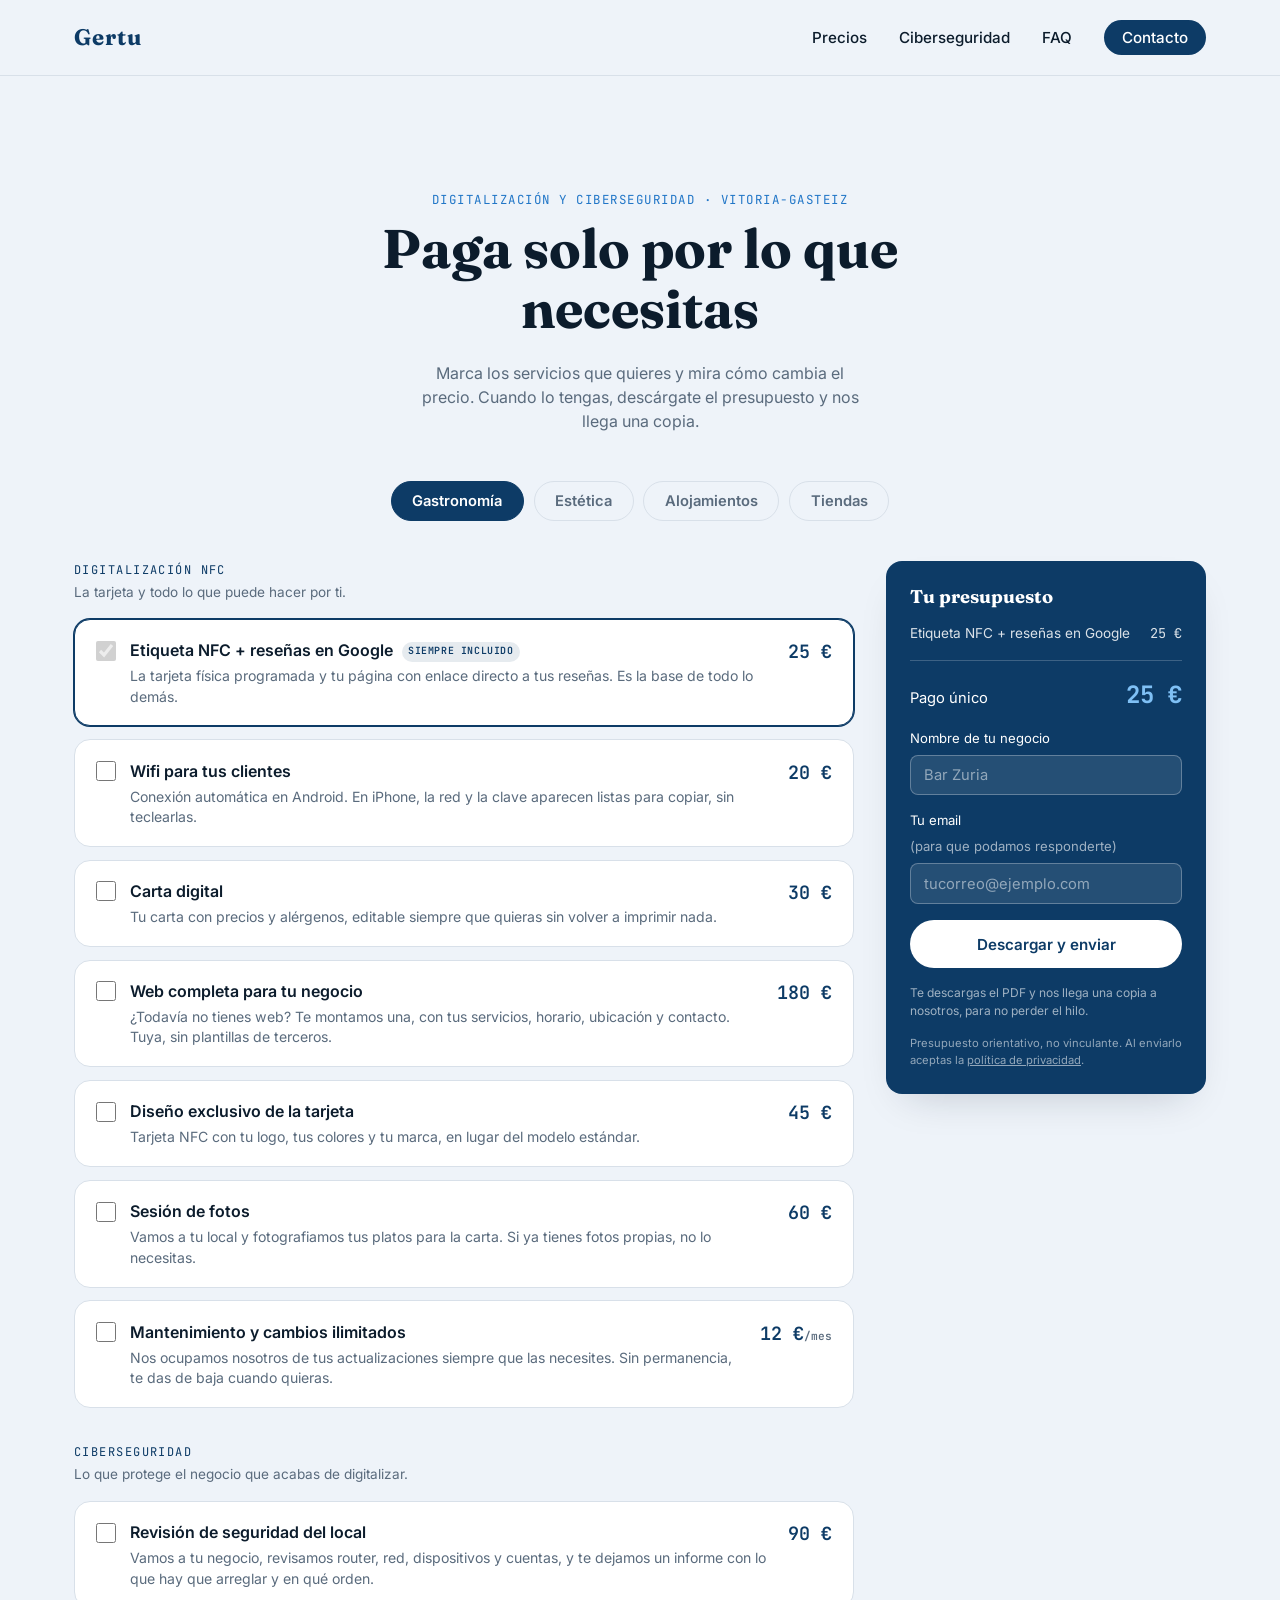
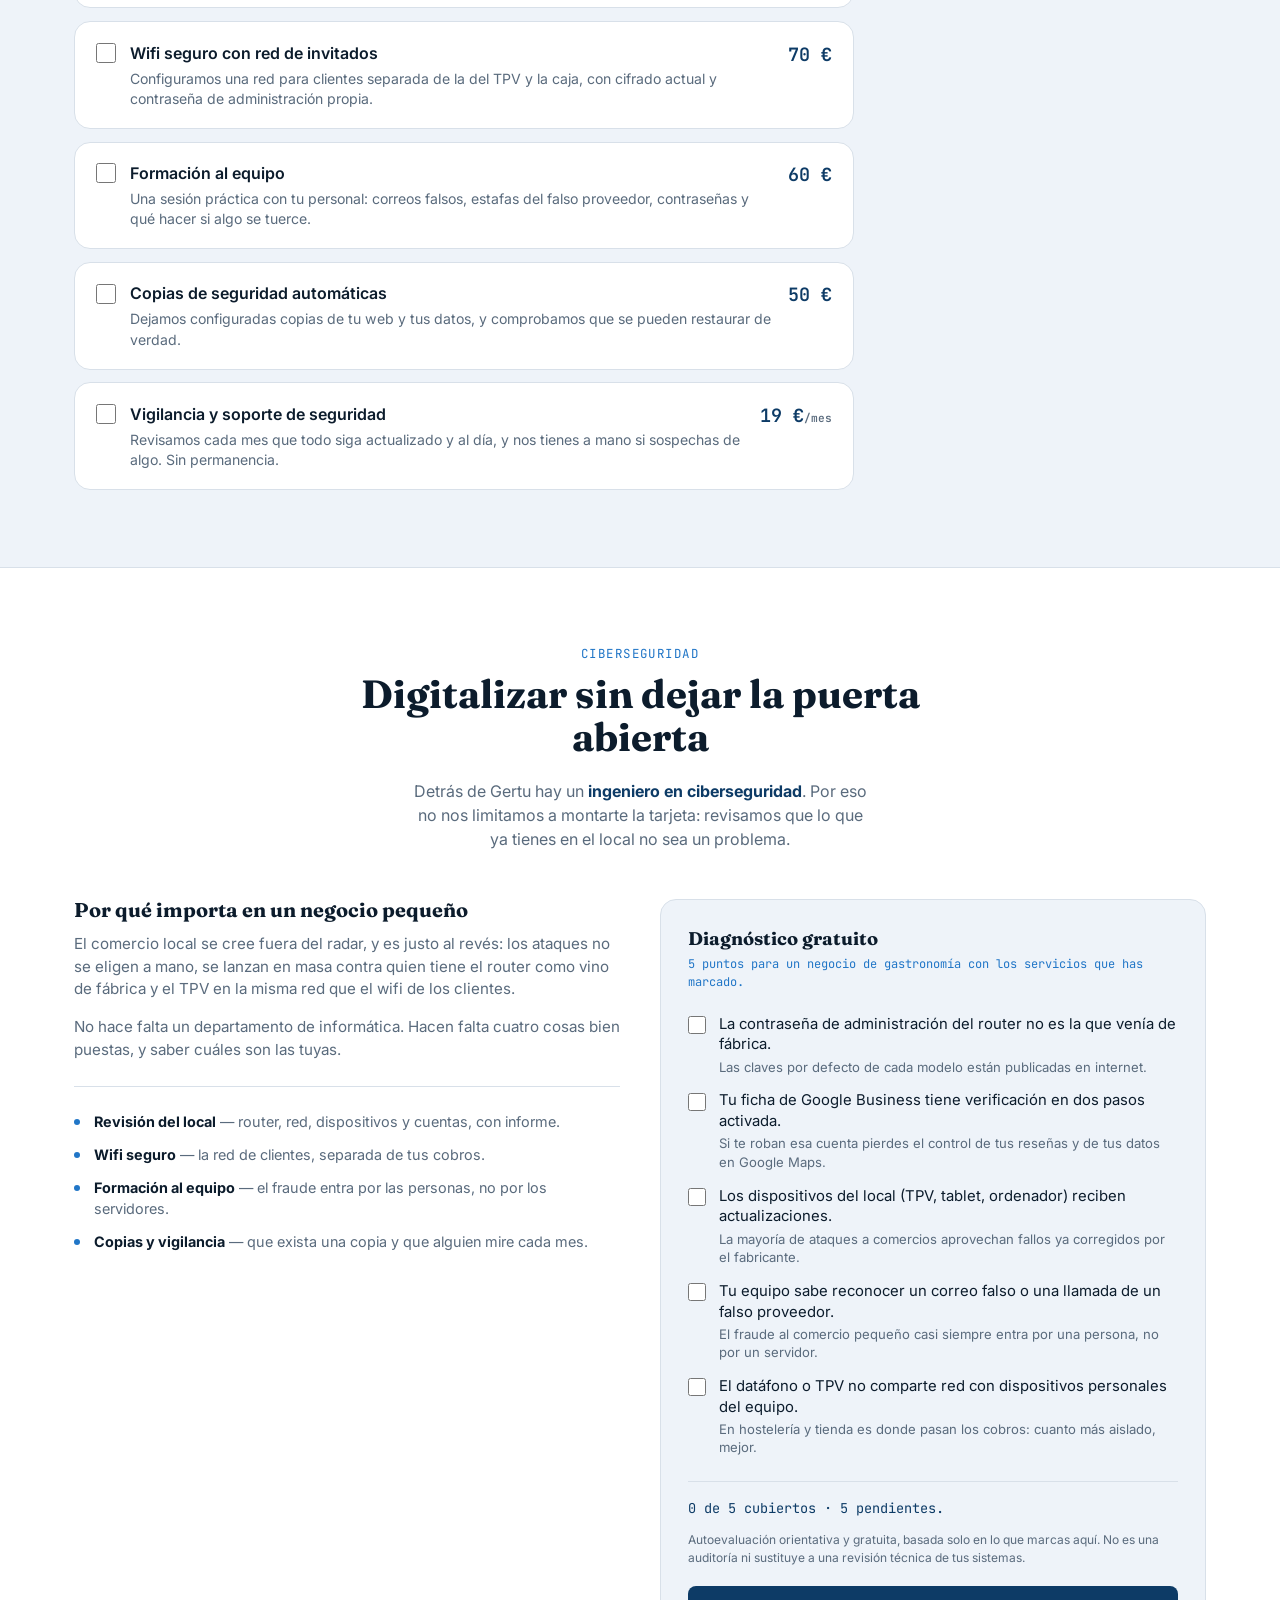
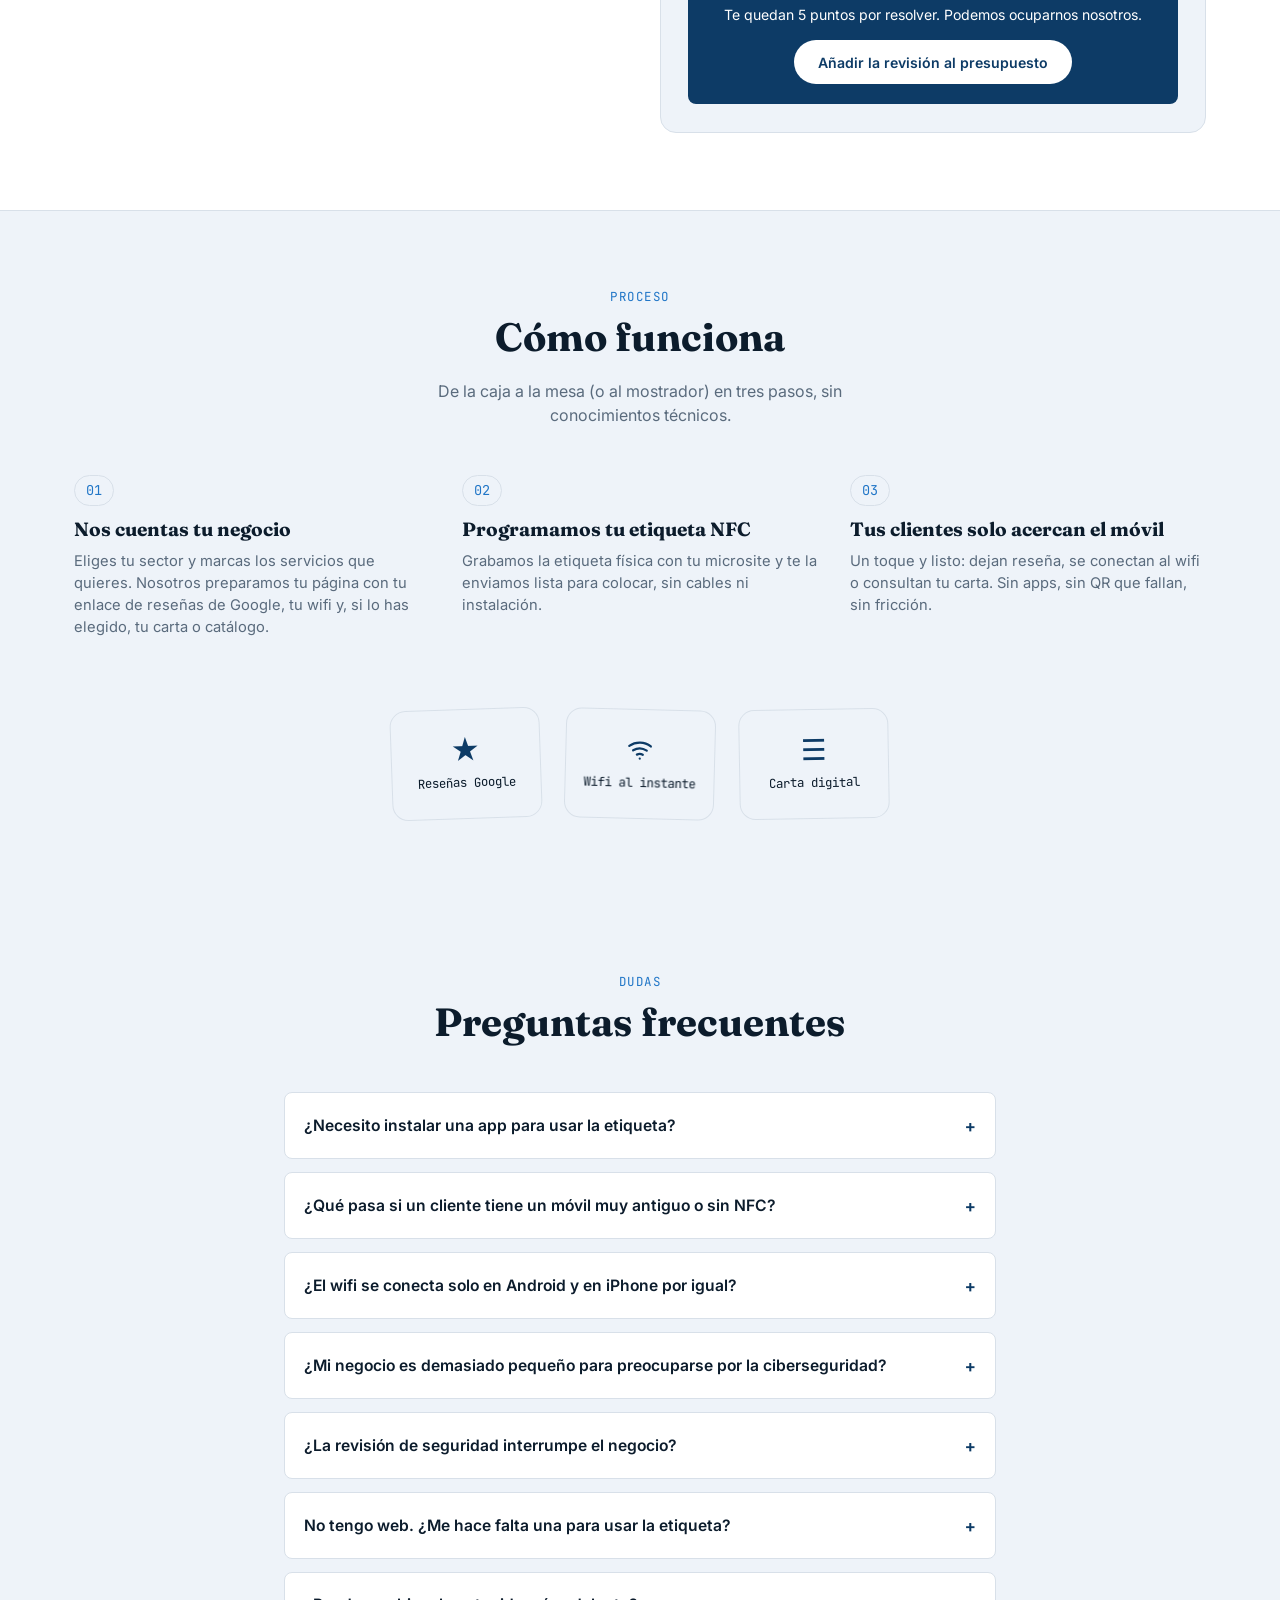
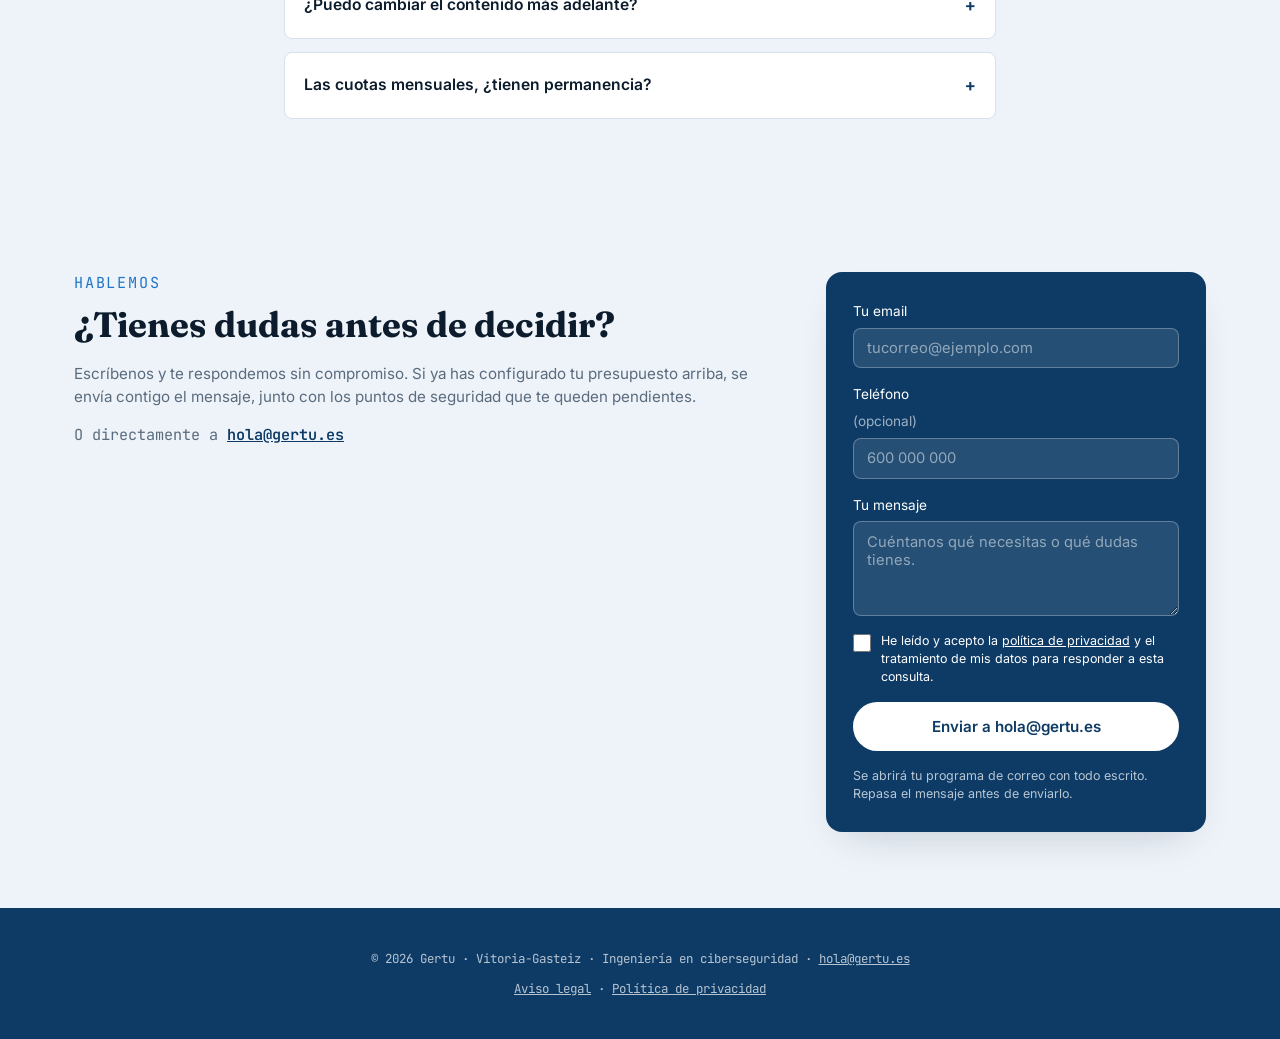
==== commit 5c69b393: "Renombrar la marca de TOKA a Gertu Sustitución en los seis archivos del sitio: textos visibles, títu" ====
--- a/index.html
+++ b/index.html
@@ -3,30 +3,30 @@
 <head>
 <meta charset="UTF-8">
 <meta name="viewport" content="width=device-width, initial-scale=1">
-<title>TOKA · Digitalización NFC y ciberseguridad para comercio en Vitoria-Gasteiz</title>
+<title>Gertu · Digitalización NFC y ciberseguridad para comercio en Vitoria-Gasteiz</title>
 <meta name="description" content="Etiquetas NFC para conseguir reseñas en Google, wifi y carta digital, y ciberseguridad para tu establecimiento en Vitoria-Gasteiz. Servicios sueltos, precio transparente y diagnóstico de seguridad gratuito.">
 <meta name="keywords" content="ciberseguridad comercios Vitoria-Gasteiz, seguridad informática hostelería, NFC Vitoria-Gasteiz, reseñas Google NFC, wifi seguro red invitados, carta digital, digitalización negocio local">
 <meta name="robots" content="index, follow">
-<meta name="author" content="TOKA">
+<meta name="author" content="Gertu">
 <meta name="theme-color" content="#0d3b66">
-<link rel="canonical" href="https://toka.link/">
+<link rel="canonical" href="https://gertu.link/">
 
 <!-- Open Graph -->
 <meta property="og:type" content="website">
 <meta property="og:locale" content="es_ES">
-<meta property="og:site_name" content="TOKA">
-<meta property="og:title" content="TOKA · Digitalización NFC y ciberseguridad para comercio local">
+<meta property="og:site_name" content="Gertu">
+<meta property="og:title" content="Gertu · Digitalización NFC y ciberseguridad para comercio local">
 <meta property="og:description" content="Reseñas en Google, wifi y carta digital con un toque NFC, y la seguridad de tu establecimiento revisada por un ingeniero en ciberseguridad.">
-<meta property="og:url" content="https://toka.link/">
-<meta property="og:image" content="https://toka.link/og-image.jpg">
+<meta property="og:url" content="https://gertu.link/">
+<meta property="og:image" content="https://gertu.link/og-image.jpg">
 
 <!-- Twitter -->
 <meta name="twitter:card" content="summary_large_image">
-<meta name="twitter:title" content="TOKA · NFC y ciberseguridad para comercio local">
+<meta name="twitter:title" content="Gertu · NFC y ciberseguridad para comercio local">
 <meta name="twitter:description" content="Reseñas, wifi y carta digital con un toque NFC. Y la seguridad de tu negocio, revisada por un ingeniero en ciberseguridad.">
-<meta name="twitter:image" content="https://toka.link/og-image.jpg">
-
-<link rel="icon" href="data:image/svg+xml,%3Csvg xmlns='http://www.w3.org/2000/svg' viewBox='0 0 64 64'%3E%3Crect width='64' height='64' rx='14' fill='%230d3b66'/%3E%3Ctext x='32' y='42' font-family='Georgia,serif' font-size='30' fill='%23ffffff' text-anchor='middle'%3ET%3C/text%3E%3C/svg%3E">
+<meta name="twitter:image" content="https://gertu.link/og-image.jpg">
+
+<link rel="icon" href="data:image/svg+xml,%3Csvg xmlns='http://www.w3.org/2000/svg' viewBox='0 0 64 64'%3E%3Crect width='64' height='64' rx='14' fill='%230d3b66'/%3E%3Ctext x='32' y='42' font-family='Georgia,serif' font-size='30' fill='%23ffffff' text-anchor='middle'%3EG%3C/text%3E%3C/svg%3E">
 
 <link rel="preconnect" href="https://fonts.googleapis.com">
 <link rel="preconnect" href="https://fonts.gstatic.com" crossorigin>
@@ -38,7 +38,7 @@
 {
   "@context": "https://schema.org",
   "@type": "ProfessionalService",
-  "name": "TOKA",
+  "name": "Gertu",
   "description": "Digitalización NFC y ciberseguridad para comercio local: reseñas de Google, wifi, carta digital, revisión de seguridad del establecimiento y formación al equipo.",
   "areaServed": {
     "@type": "City",
@@ -50,8 +50,8 @@
     "addressRegion": "Álava",
     "addressCountry": "ES"
   },
-  "email": "hola@toka.es",
-  "url": "https://toka.link/",
+  "email": "hola@gertu.es",
+  "url": "https://gertu.link/",
   "priceRange": "€€",
   "knowsAbout": [
     "Ciberseguridad para pequeño comercio",
@@ -71,7 +71,7 @@
   saltarla con un clic o una tecla.
 -->
 <div class="intro" id="intro" role="presentation">
-  <p class="intro__word">TOKA</p>
+  <p class="intro__word">Gertu</p>
   <span class="intro__rule"></span>
   <p class="intro__claim">Digitalización y ciberseguridad para comercio local</p>
   <p class="intro__skip">Pulsa para entrar</p>
@@ -81,7 +81,7 @@
 
 <header class="nav" id="top">
   <div class="nav__inner">
-    <a class="nav__logo" href="#top">TOKA</a>
+    <a class="nav__logo" href="#top">Gertu</a>
 
     <button class="nav__toggle" type="button" aria-expanded="false" aria-controls="nav-links" aria-label="Abrir menú">
       <span class="nav__toggle-bar"></span>
@@ -161,7 +161,7 @@
       <p class="section-eyebrow">Ciberseguridad</p>
       <h2>Digitalizar sin dejar la puerta abierta</h2>
       <p class="section-lead">
-        Detrás de TOKA hay un <strong>ingeniero en ciberseguridad</strong>. Por eso no nos limitamos a
+        Detrás de Gertu hay un <strong>ingeniero en ciberseguridad</strong>. Por eso no nos limitamos a
         montarte la tarjeta: revisamos que lo que ya tienes en el local no sea un problema.
       </p>
     </div>
@@ -310,7 +310,7 @@
           se envía contigo el mensaje, junto con los puntos de seguridad que te queden pendientes.
         </p>
         <p class="contacto__direct">
-          O directamente a <a href="mailto:hola@toka.es">hola@toka.es</a>
+          O directamente a <a href="mailto:hola@gertu.es">hola@gertu.es</a>
         </p>
       </div>
 
@@ -338,7 +338,7 @@
           </span>
         </label>
 
-        <button type="submit" class="btn btn--primary contact-form__cta">Enviar a hola@toka.es</button>
+        <button type="submit" class="btn btn--primary contact-form__cta">Enviar a hola@gertu.es</button>
 
         <p class="contact-form__note" id="form-status">
           Se abrirá tu programa de correo con todo escrito. Repasa el mensaje antes de enviarlo.
@@ -351,8 +351,8 @@
 
 <footer class="footer">
   <p class="footer__legal">
-    © 2026 TOKA · Vitoria-Gasteiz · Ingeniería en ciberseguridad ·
-    <a href="mailto:hola@toka.es">hola@toka.es</a>
+    © 2026 Gertu · Vitoria-Gasteiz · Ingeniería en ciberseguridad ·
+    <a href="mailto:hola@gertu.es">hola@gertu.es</a>
   </p>
   <p class="footer__legal">
     <a href="aviso-legal.html">Aviso legal</a> ·
--- a/styles.css
+++ b/styles.css
@@ -1,5 +1,5 @@
 /* =========================================================
-   TOKA — hoja de estilos
+   Gertu — hoja de estilos
    Sistema de diseño: Fraunces (títulos), Inter (cuerpo),
    JetBrains Mono (precios / datos / etiquetas técnicas)
    Paleta: azul oscuro (marca/CTA), azul medio (acento), blanco/neutros
@@ -42,7 +42,7 @@
 
 /* =========================================================
    CORTINILLA DE ENTRADA
-   TOKA centrado sobre azul, se desvanece y deja la lista de
+   Gertu centrado sobre azul, se desvanece y deja la lista de
    precios. Secuencia completa de 5s, encadenada:
      0,0-1,2s  aparece la palabra (introWord)
      0,6-1,6s  se traza la línea bajo ella (introRule)
@@ -824,13 +824,13 @@
   line-height: 1.4;
 }
 
-/* Punto que resuelve un servicio contratado de TOKA. */
-.check--toka .check__main {
+/* Punto que resuelve un servicio contratado de Gertu. */
+.check--gertu .check__main {
   color: var(--dim);
   text-decoration: line-through;
   text-decoration-color: var(--line);
 }
-.check__toka {
+.check__gertu {
   font-size: 0.82rem;
   font-weight: 600;
   color: var(--accent);
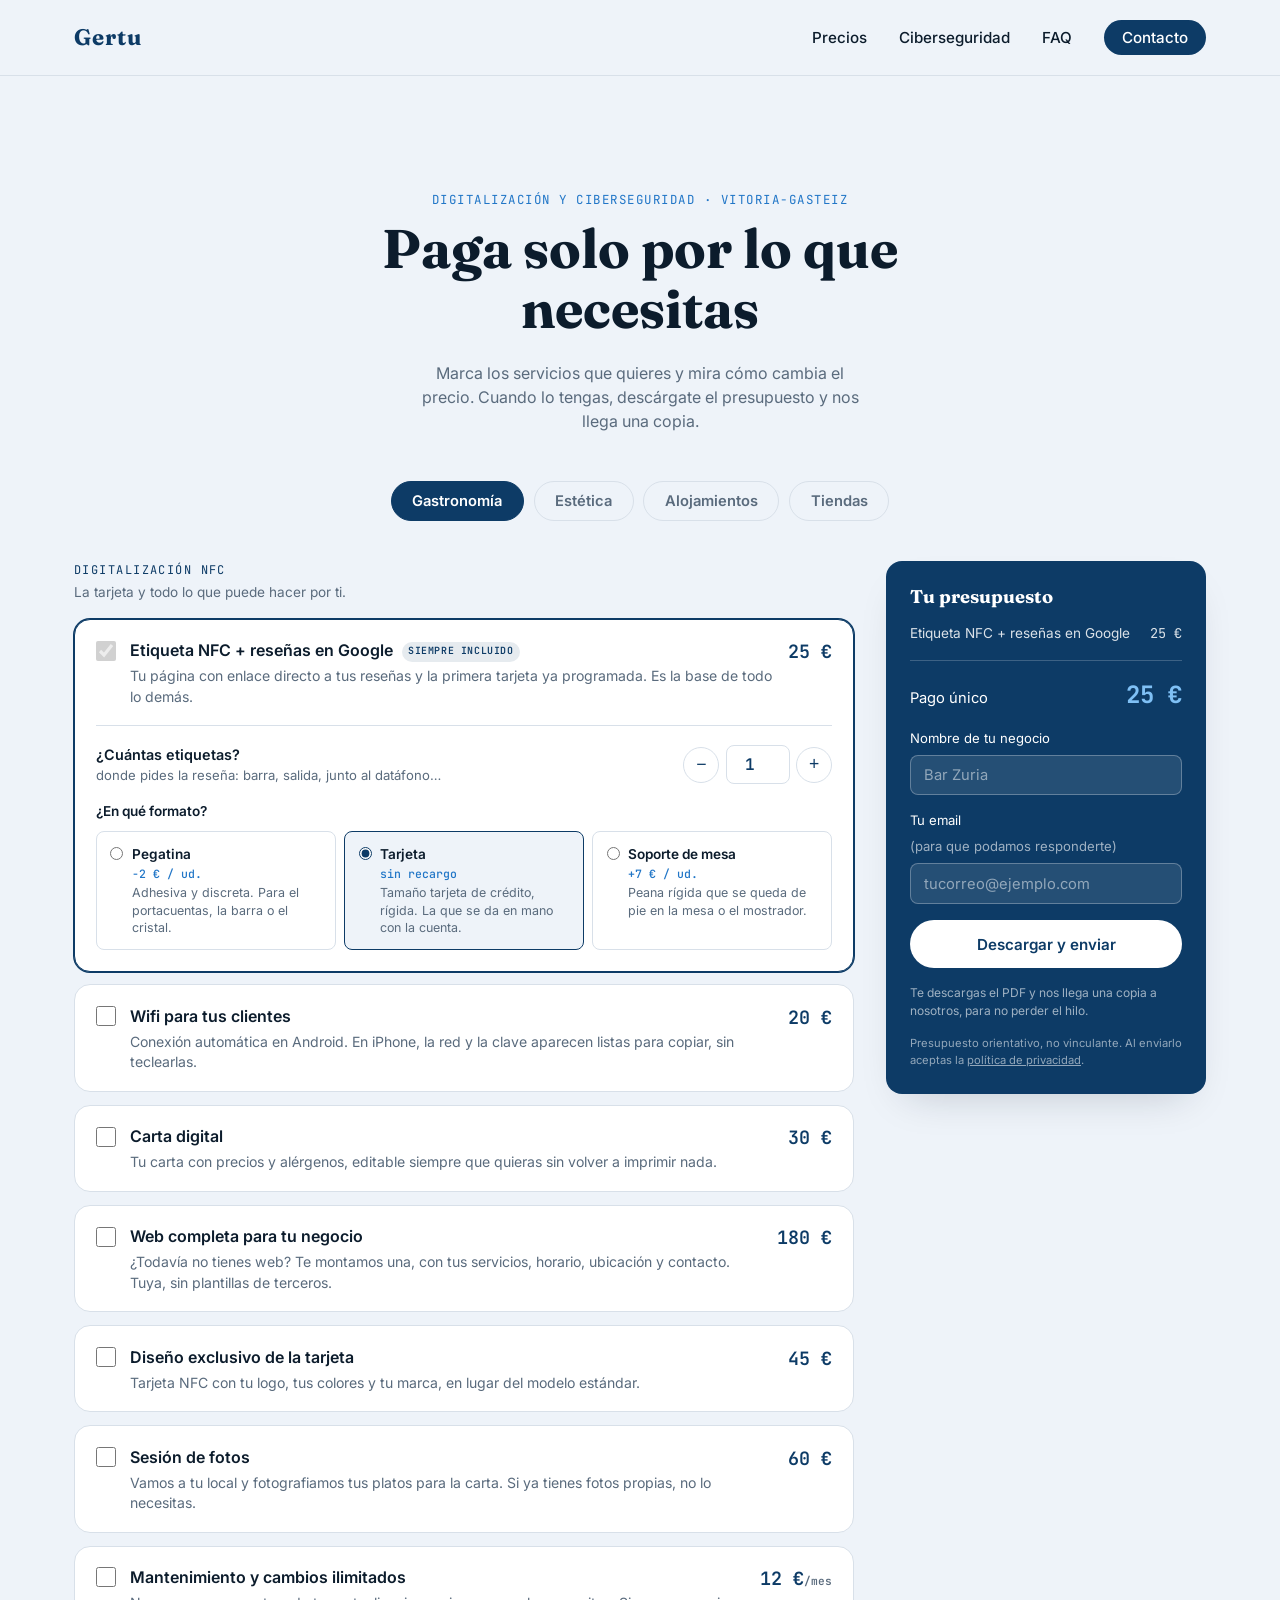
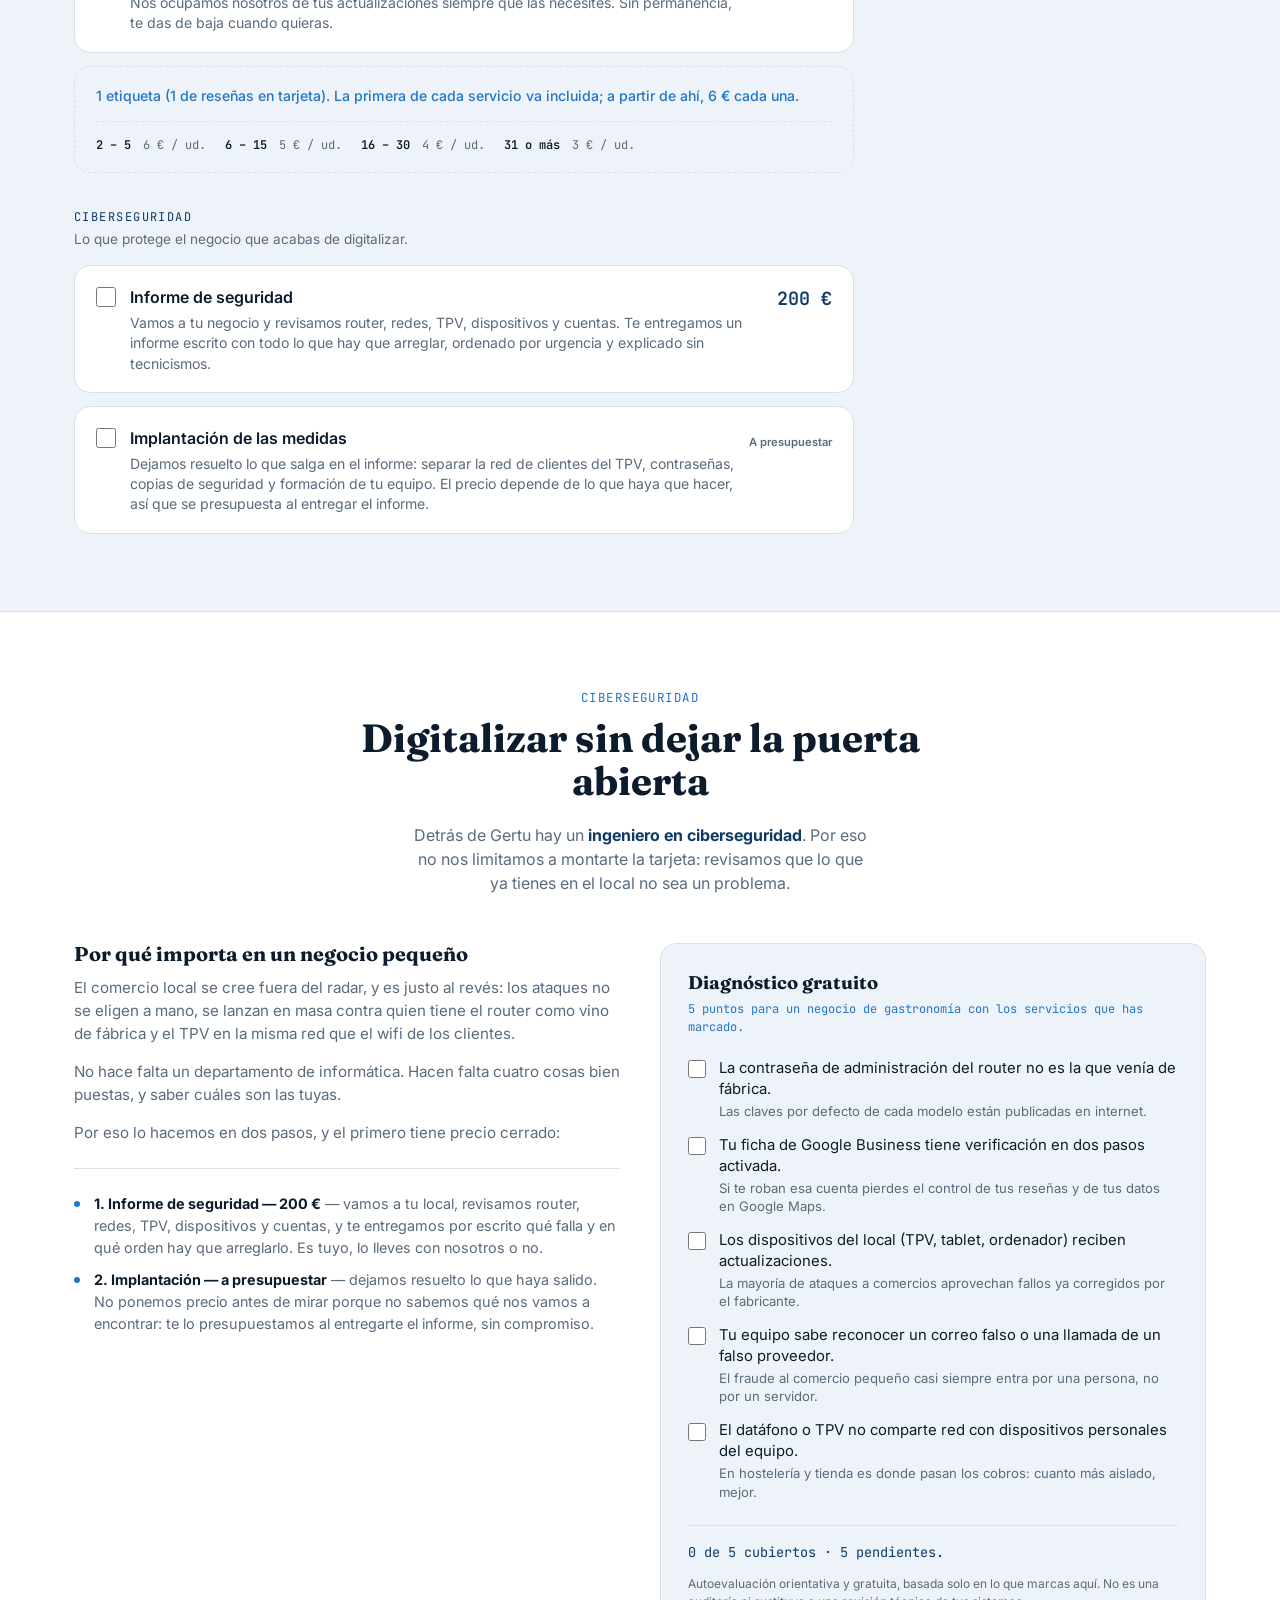
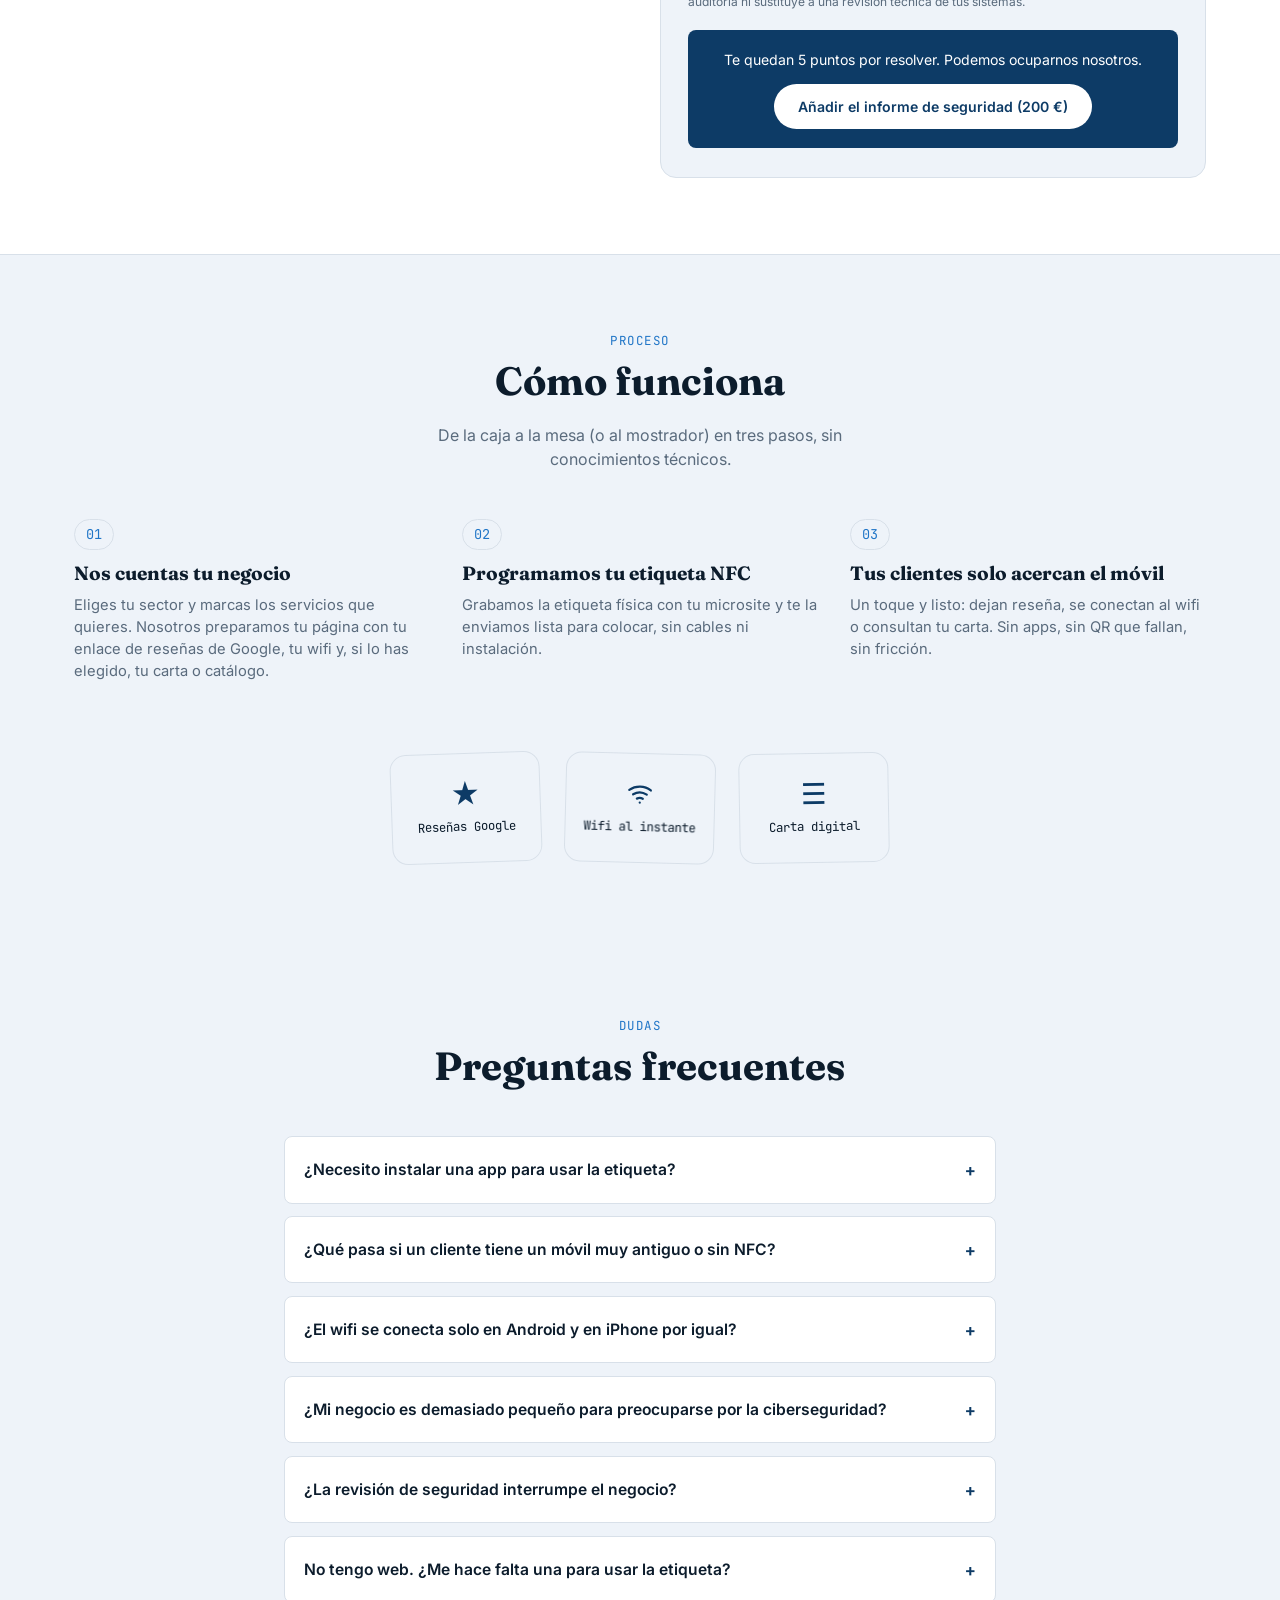
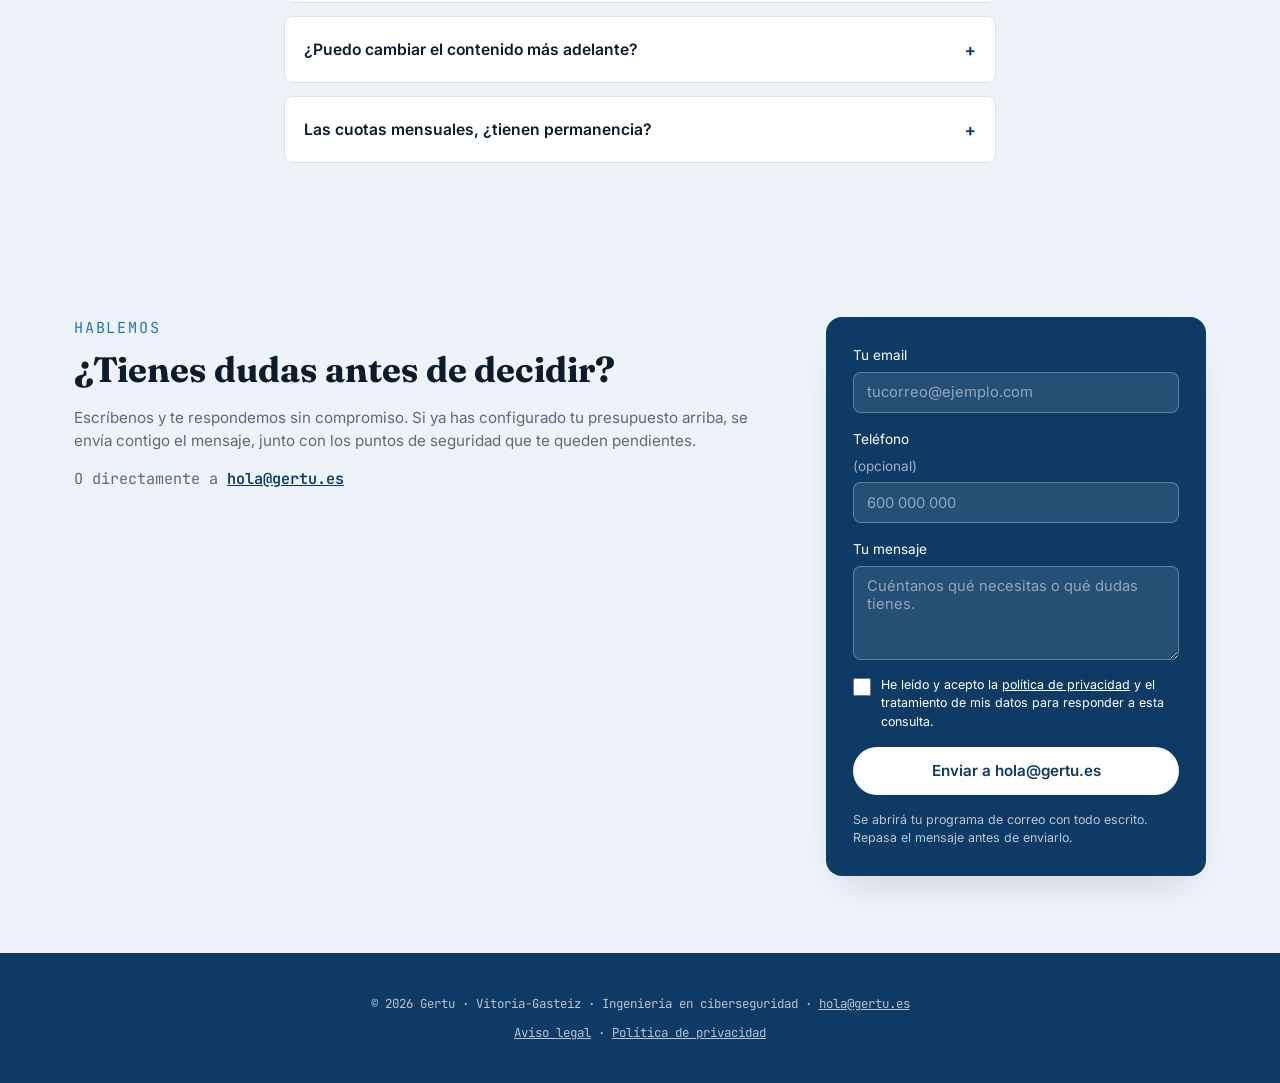
==== commit 8150cbfc: "Simplificar ciberseguridad y separar etiquetas por uso y formato Ciberseguridad pasa de cinco servic" ====
--- a/index.html
+++ b/index.html
@@ -180,11 +180,17 @@
           y saber cuáles son las tuyas.
         </p>
 
+        <p>
+          Por eso lo hacemos en dos pasos, y el primero tiene precio cerrado:
+        </p>
+
         <ul class="seguridad-list">
-          <li><strong>Revisión del local</strong> — router, red, dispositivos y cuentas, con informe.</li>
-          <li><strong>Wifi seguro</strong> — la red de clientes, separada de tus cobros.</li>
-          <li><strong>Formación al equipo</strong> — el fraude entra por las personas, no por los servidores.</li>
-          <li><strong>Copias y vigilancia</strong> — que exista una copia y que alguien mire cada mes.</li>
+          <li><strong>1. Informe de seguridad — 200 €</strong> — vamos a tu local, revisamos
+            router, redes, TPV, dispositivos y cuentas, y te entregamos por escrito qué falla
+            y en qué orden hay que arreglarlo. Es tuyo, lo lleves con nosotros o no.</li>
+          <li><strong>2. Implantación — a presupuestar</strong> — dejamos resuelto lo que haya
+            salido. No ponemos precio antes de mirar porque no sabemos qué nos vamos a
+            encontrar: te lo presupuestamos al entregarte el informe, sin compromiso.</li>
         </ul>
       </div>
 
@@ -203,7 +209,7 @@
 
         <div class="checklist__cta" id="checklist-cta" hidden>
           <p class="checklist__cta-text"></p>
-          <button type="button" class="btn btn--primary">Añadir la revisión al presupuesto</button>
+          <button type="button" class="btn btn--primary">Añadir el informe de seguridad (200 €)</button>
         </div>
       </div>
 
--- a/styles.css
+++ b/styles.css
@@ -461,6 +461,118 @@
 }
 .service__price span { font-size: 0.7rem; color: var(--dim); }
 
+/* ---- selector de cantidad de etiquetas ---- */
+
+.qty {
+  border-top: 1px solid var(--line);
+  margin: 0 1.3rem;
+  padding: 1.1rem 0 1.3rem;
+}
+
+.qty__row {
+  display: flex;
+  flex-wrap: wrap;
+  align-items: center;
+  justify-content: space-between;
+  gap: 1rem;
+}
+
+.qty__label {
+  font-size: 0.9rem;
+  font-weight: 600;
+  color: var(--ink);
+}
+.qty__label em {
+  display: block;
+  font-style: normal;
+  font-weight: 400;
+  font-size: 0.82rem;
+  color: var(--dim);
+}
+
+.qty__control {
+  display: flex;
+  align-items: center;
+  gap: 0.4rem;
+}
+
+.qty__btn {
+  width: 36px;
+  height: 36px;
+  border: 1.5px solid var(--line);
+  border-radius: 50%;
+  background: #fff;
+  color: var(--blue);
+  font-size: 1.1rem;
+  line-height: 1;
+  cursor: pointer;
+  transition: border-color 0.15s ease, background 0.15s ease;
+}
+.qty__btn:hover { border-color: var(--blue); background: var(--paper-dim); }
+
+.qty__input {
+  width: 64px;
+  padding: 0.5em;
+  text-align: center;
+  font-family: var(--font-mono);
+  font-variant-numeric: tabular-nums;
+  font-size: 1rem;
+  font-weight: 600;
+  color: var(--blue);
+  border: 1.5px solid var(--line);
+  border-radius: var(--radius-s);
+  background: #fff;
+}
+.qty__input:focus-visible { outline: 2px solid var(--accent); outline-offset: 1px; }
+
+.qty__detail {
+  margin: 0.9rem 0 0;
+  font-size: 0.85rem;
+  line-height: 1.5;
+  color: var(--accent);
+  font-weight: 500;
+}
+
+.tags-summary {
+  background: var(--paper-dim);
+  border: 1.5px dashed var(--line);
+  border-radius: var(--radius-m);
+  padding: 1.1rem 1.3rem;
+}
+.tags-summary__detail {
+  margin: 0;
+  font-size: 0.88rem;
+  line-height: 1.55;
+  color: var(--accent);
+  font-weight: 500;
+}
+
+.service__quote {
+  font-family: var(--font-body);
+  font-size: 0.8rem;
+  font-weight: 600;
+  color: var(--dim);
+}
+
+.qty__tiers {
+  display: flex;
+  flex-wrap: wrap;
+  gap: 0.4rem 1.2rem;
+  margin-top: 0.9rem;
+  padding-top: 0.9rem;
+  border-top: 1px dashed var(--line);
+}
+.qty__tiers li {
+  font-family: var(--font-mono);
+  font-size: 0.75rem;
+  color: var(--dim);
+}
+.qty__tiers span {
+  color: var(--ink);
+  font-weight: 600;
+  margin-right: 0.4em;
+}
+
 /* ---- resumen ---- */
 
 .summary {
@@ -1346,3 +1458,66 @@
     margin: 0 0 0.3rem;
   }
 }
+
+/* ---- formatos de etiqueta ---- */
+
+.formats {
+  display: grid;
+  grid-template-columns: repeat(auto-fit, minmax(180px, 1fr));
+  gap: 0.5rem;
+  margin: 1rem 0 0;
+  padding: 0;
+  border: 0;
+}
+
+.formats__legend {
+  padding: 0 0 0.6rem;
+  font-size: 0.85rem;
+  font-weight: 600;
+  color: var(--ink);
+}
+
+.format {
+  display: flex;
+  gap: 0.55rem;
+  align-items: start;
+  padding: 0.75rem 0.85rem;
+  border: 1.5px solid var(--line);
+  border-radius: var(--radius-s);
+  background: #fff;
+  cursor: pointer;
+  transition: border-color 0.15s ease, background 0.15s ease;
+}
+.format:hover { border-color: var(--accent); }
+.format--on {
+  border-color: var(--blue);
+  background: var(--paper-dim);
+}
+
+.format input {
+  margin: 0.15rem 0 0;
+  accent-color: var(--blue);
+  cursor: pointer;
+}
+
+.format__text { display: flex; flex-direction: column; gap: 0.15rem; }
+
+.format__name {
+  font-size: 0.85rem;
+  font-weight: 600;
+  color: var(--ink);
+}
+.format__name em {
+  display: block;
+  font-style: normal;
+  font-family: var(--font-mono);
+  font-size: 0.72rem;
+  font-weight: 500;
+  color: var(--accent);
+}
+
+.format__desc {
+  font-size: 0.78rem;
+  line-height: 1.4;
+  color: var(--dim);
+}
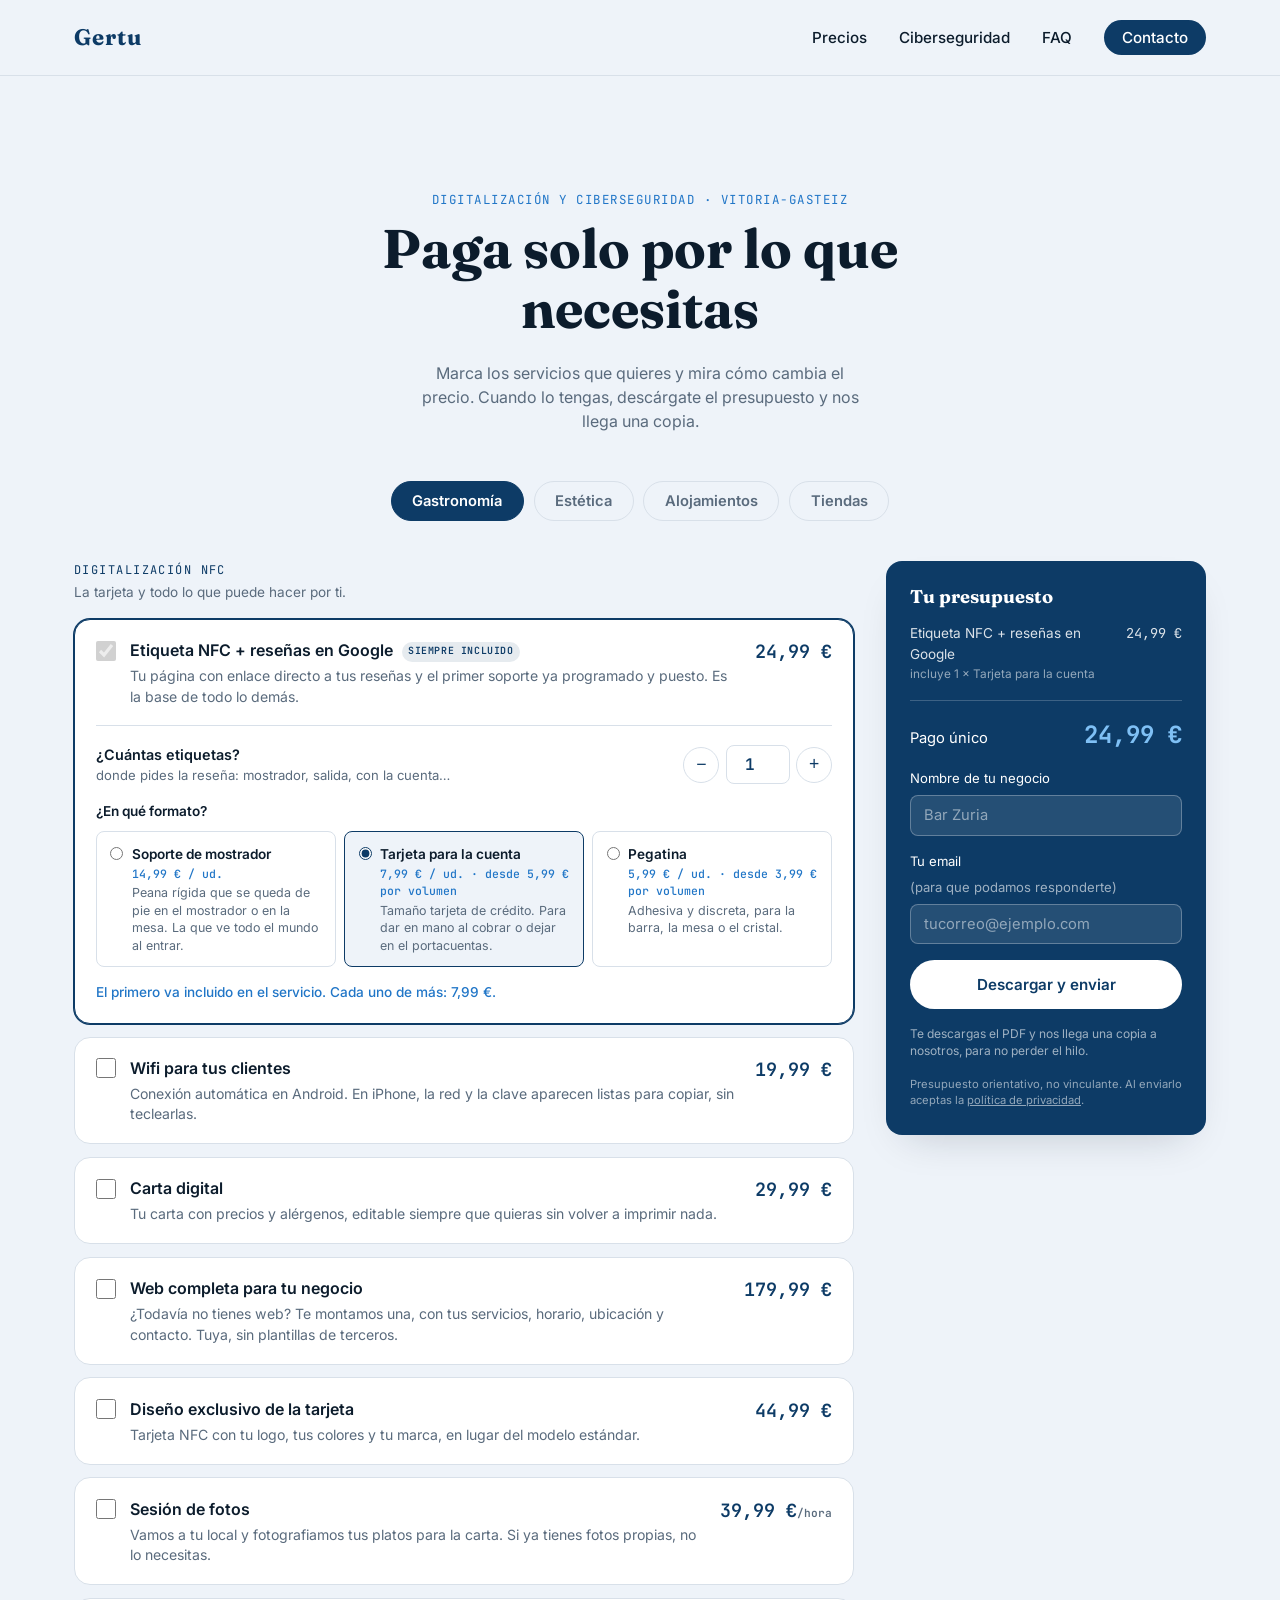
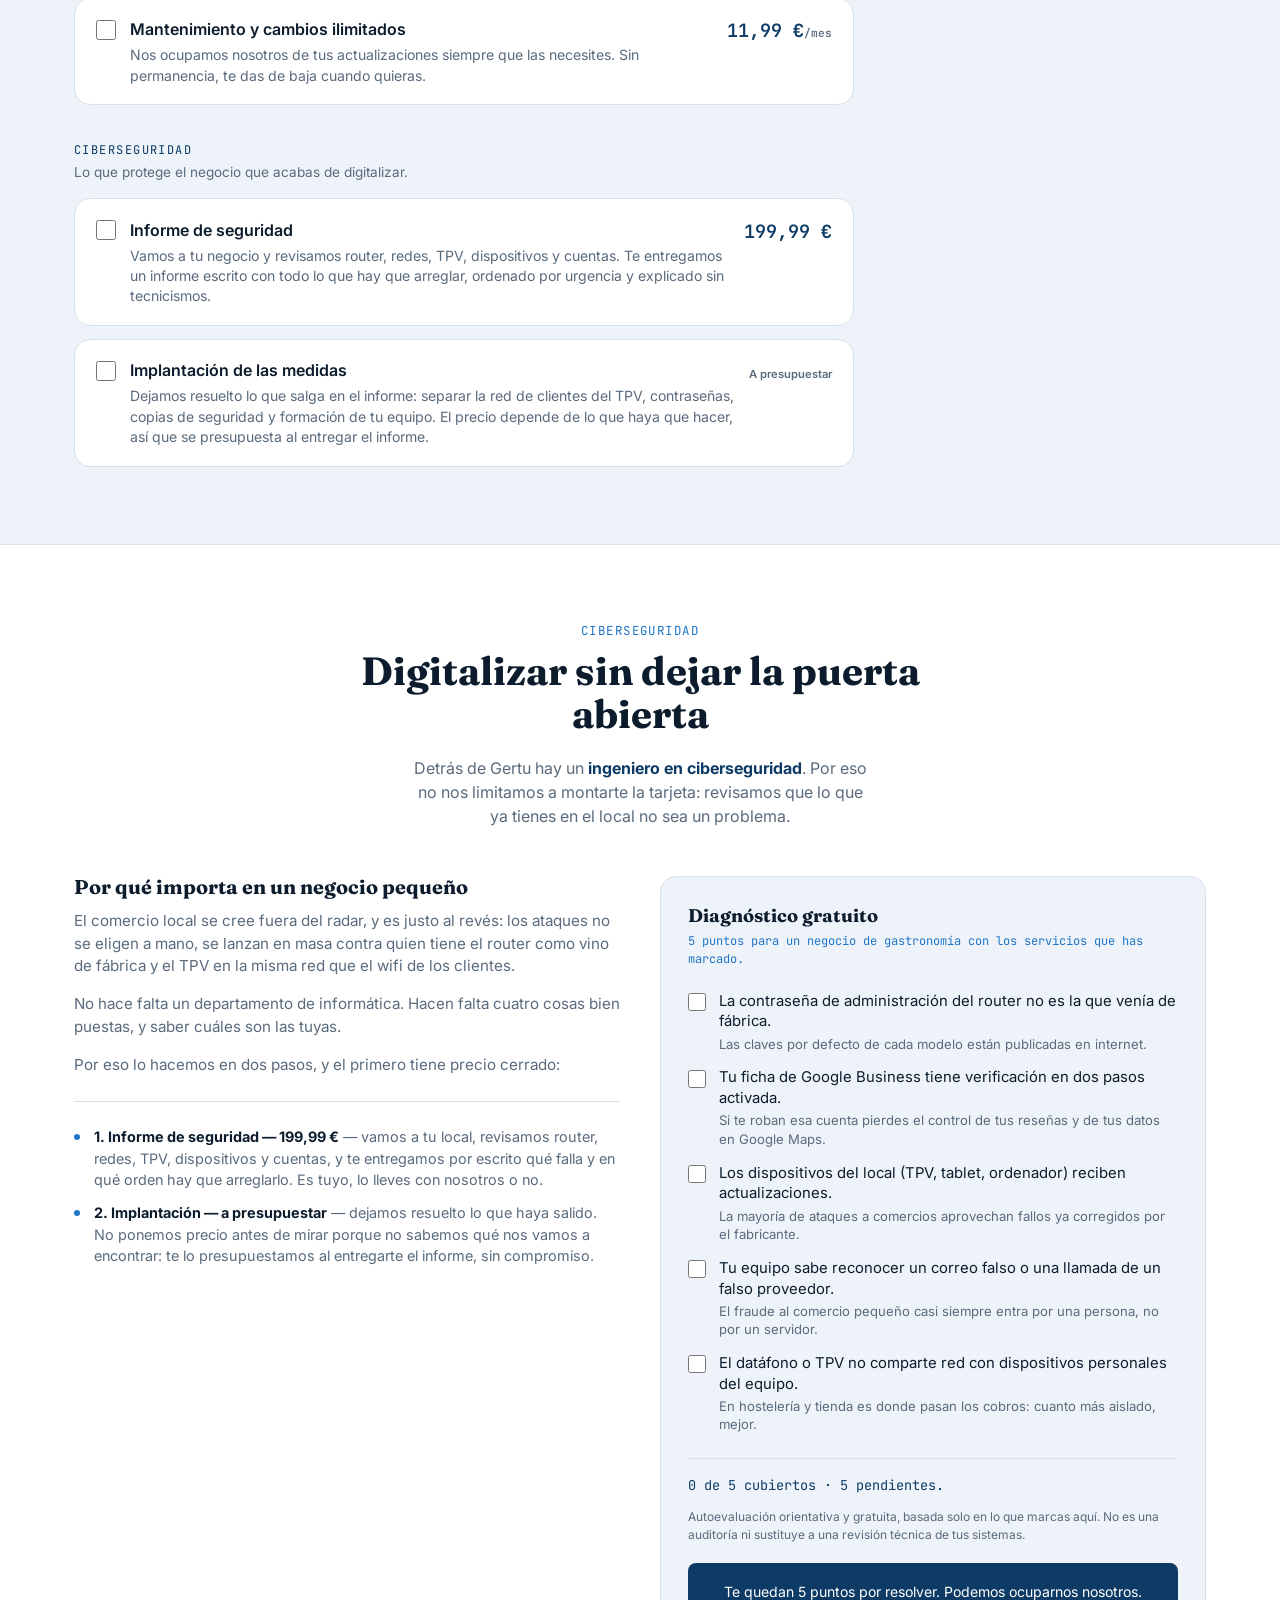
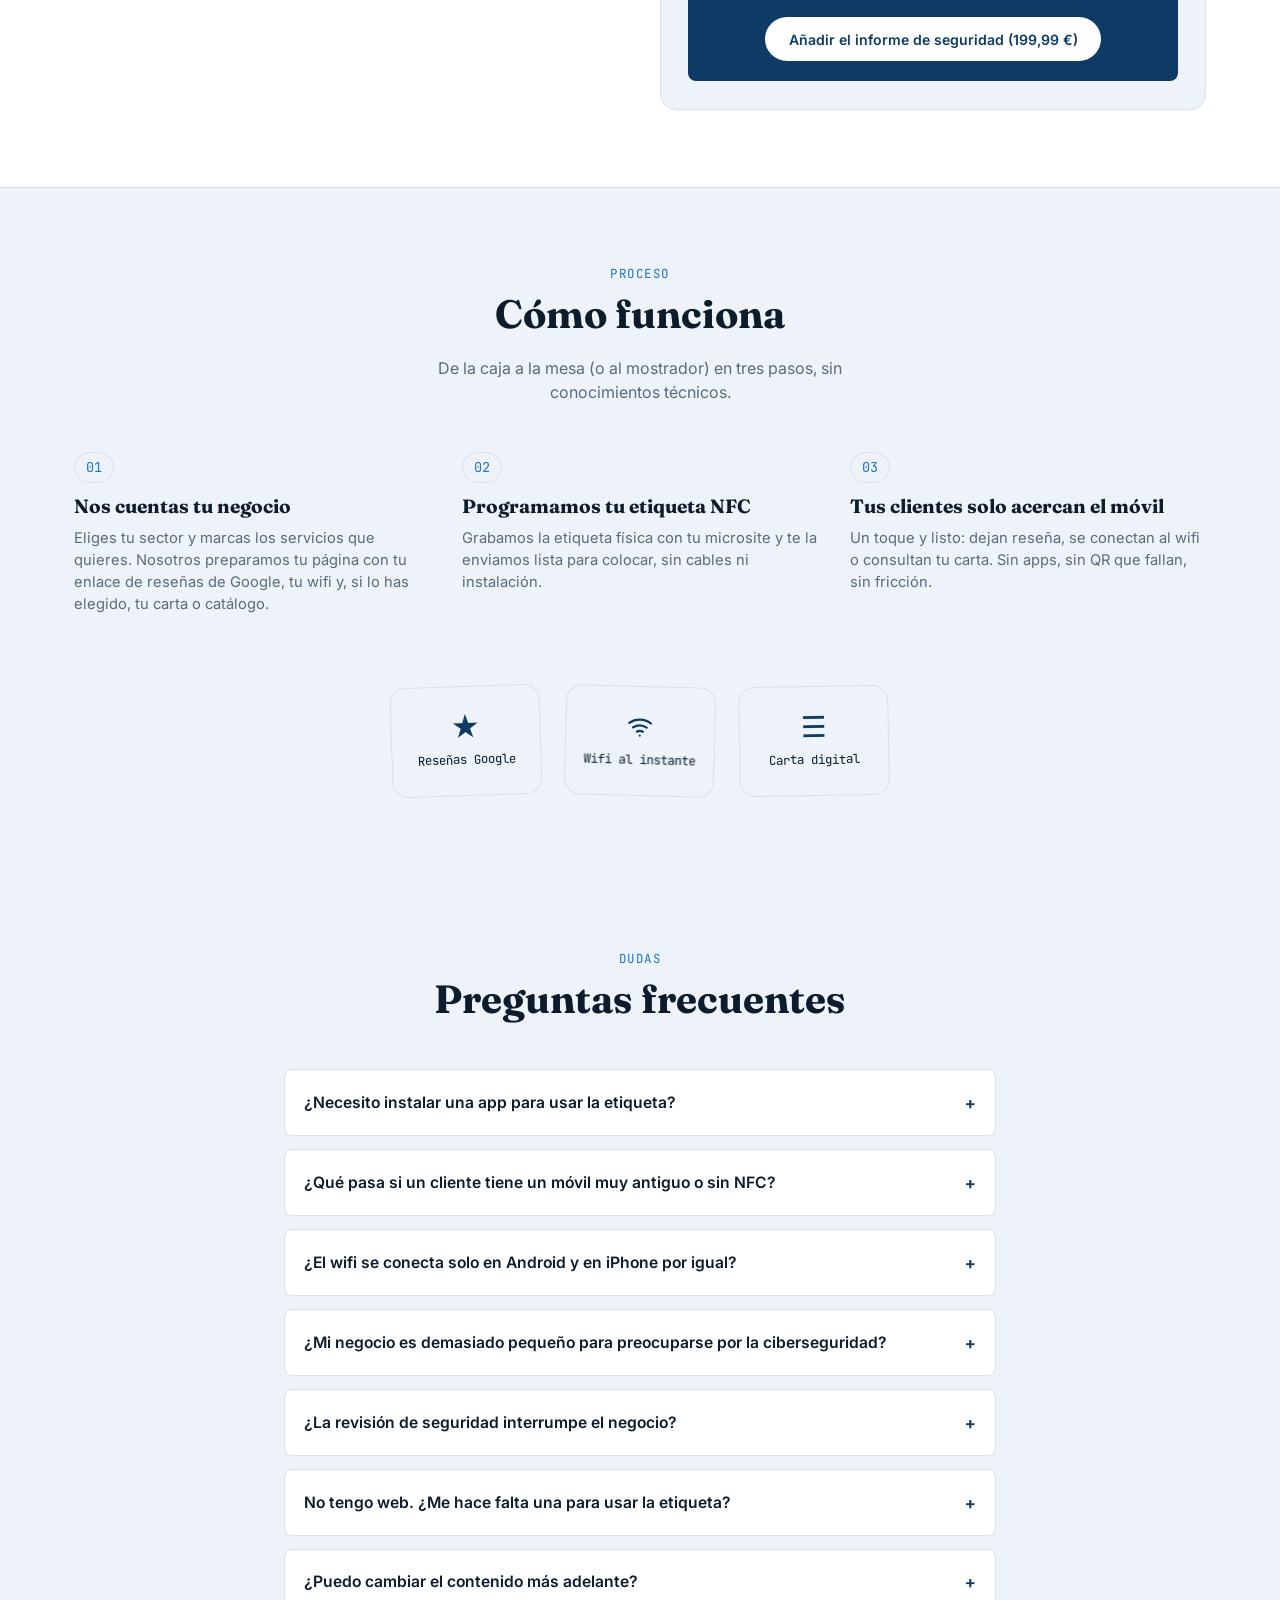
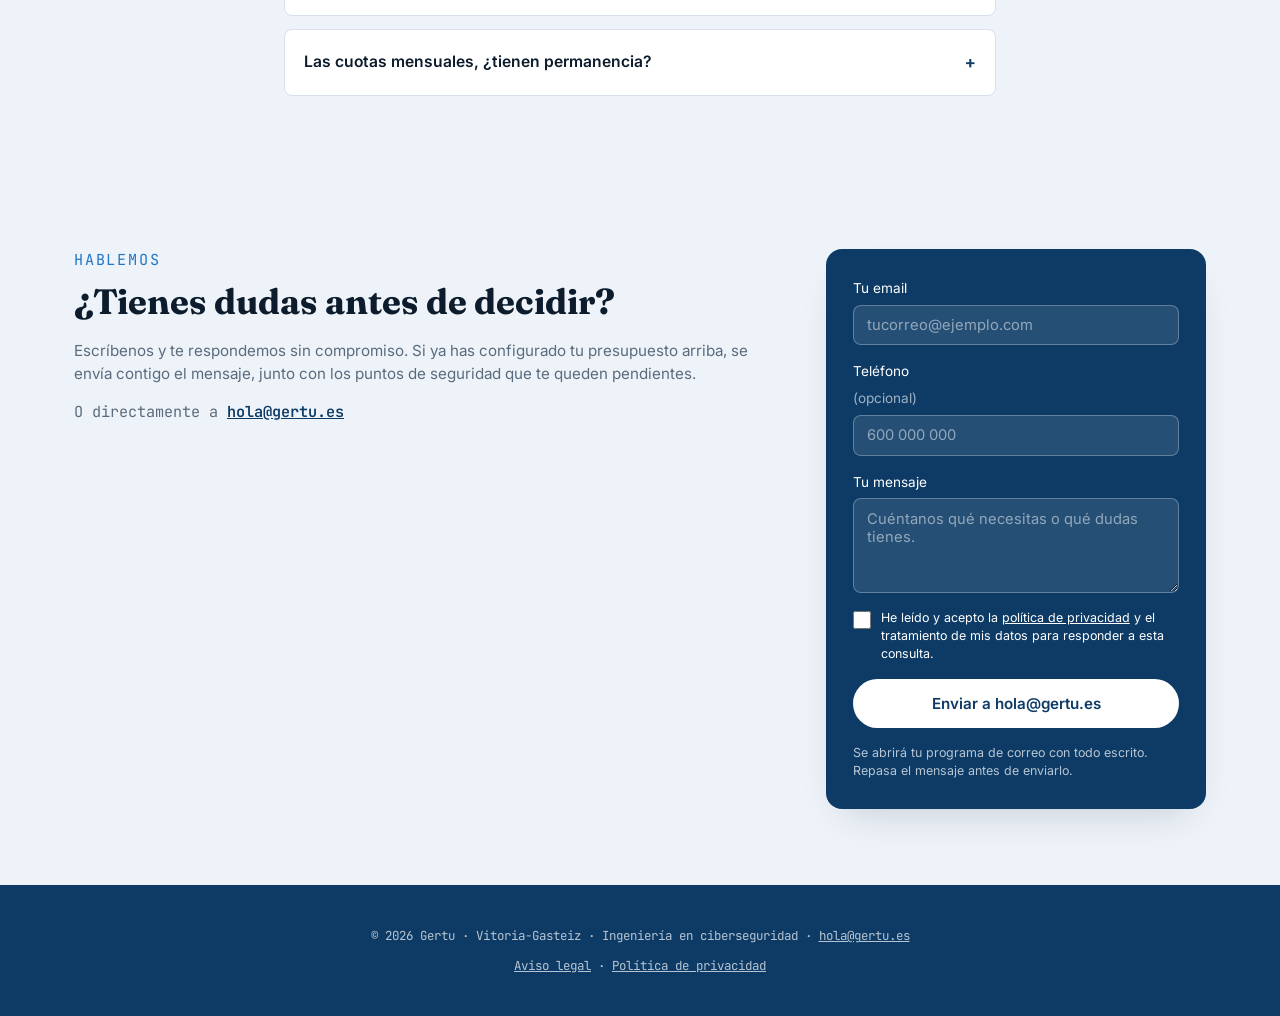
==== commit b27d4ac8: "Cobrar la sesión de fotos por horas y terminar los precios en ,99 La sesión de fotos pasa de 60 € ce" ====
--- a/index.html
+++ b/index.html
@@ -127,11 +127,11 @@
         <div class="summary__totals">
           <p class="summary__total">
             <span>Pago único</span>
-            <strong id="summary-once">25 €</strong>
+            <strong id="summary-once">24,99 €</strong>
           </p>
           <p class="summary__total summary__total--month" id="summary-month-row" hidden>
             <span>Después</span>
-            <strong id="summary-month">12 €/mes</strong>
+            <strong id="summary-month">11,99 €/mes</strong>
           </p>
         </div>
 
@@ -185,7 +185,7 @@
         </p>
 
         <ul class="seguridad-list">
-          <li><strong>1. Informe de seguridad — 200 €</strong> — vamos a tu local, revisamos
+          <li><strong>1. Informe de seguridad — 199,99 €</strong> — vamos a tu local, revisamos
             router, redes, TPV, dispositivos y cuentas, y te entregamos por escrito qué falla
             y en qué orden hay que arreglarlo. Es tuyo, lo lleves con nosotros o no.</li>
           <li><strong>2. Implantación — a presupuestar</strong> — dejamos resuelto lo que haya
@@ -209,7 +209,7 @@
 
         <div class="checklist__cta" id="checklist-cta" hidden>
           <p class="checklist__cta-text"></p>
-          <button type="button" class="btn btn--primary">Añadir el informe de seguridad (200 €)</button>
+          <button type="button" class="btn btn--primary">Añadir el informe de seguridad (199,99 €)</button>
         </div>
       </div>
 
--- a/styles.css
+++ b/styles.css
@@ -1521,3 +1521,12 @@
   line-height: 1.4;
   color: var(--dim);
 }
+
+/* Para qué sirve cada línea del resumen (reseñas, carta…). */
+.summary__for {
+  display: block;
+  margin-top: 0.15rem;
+  font-style: normal;
+  font-size: 0.74rem;
+  opacity: 0.65;
+}
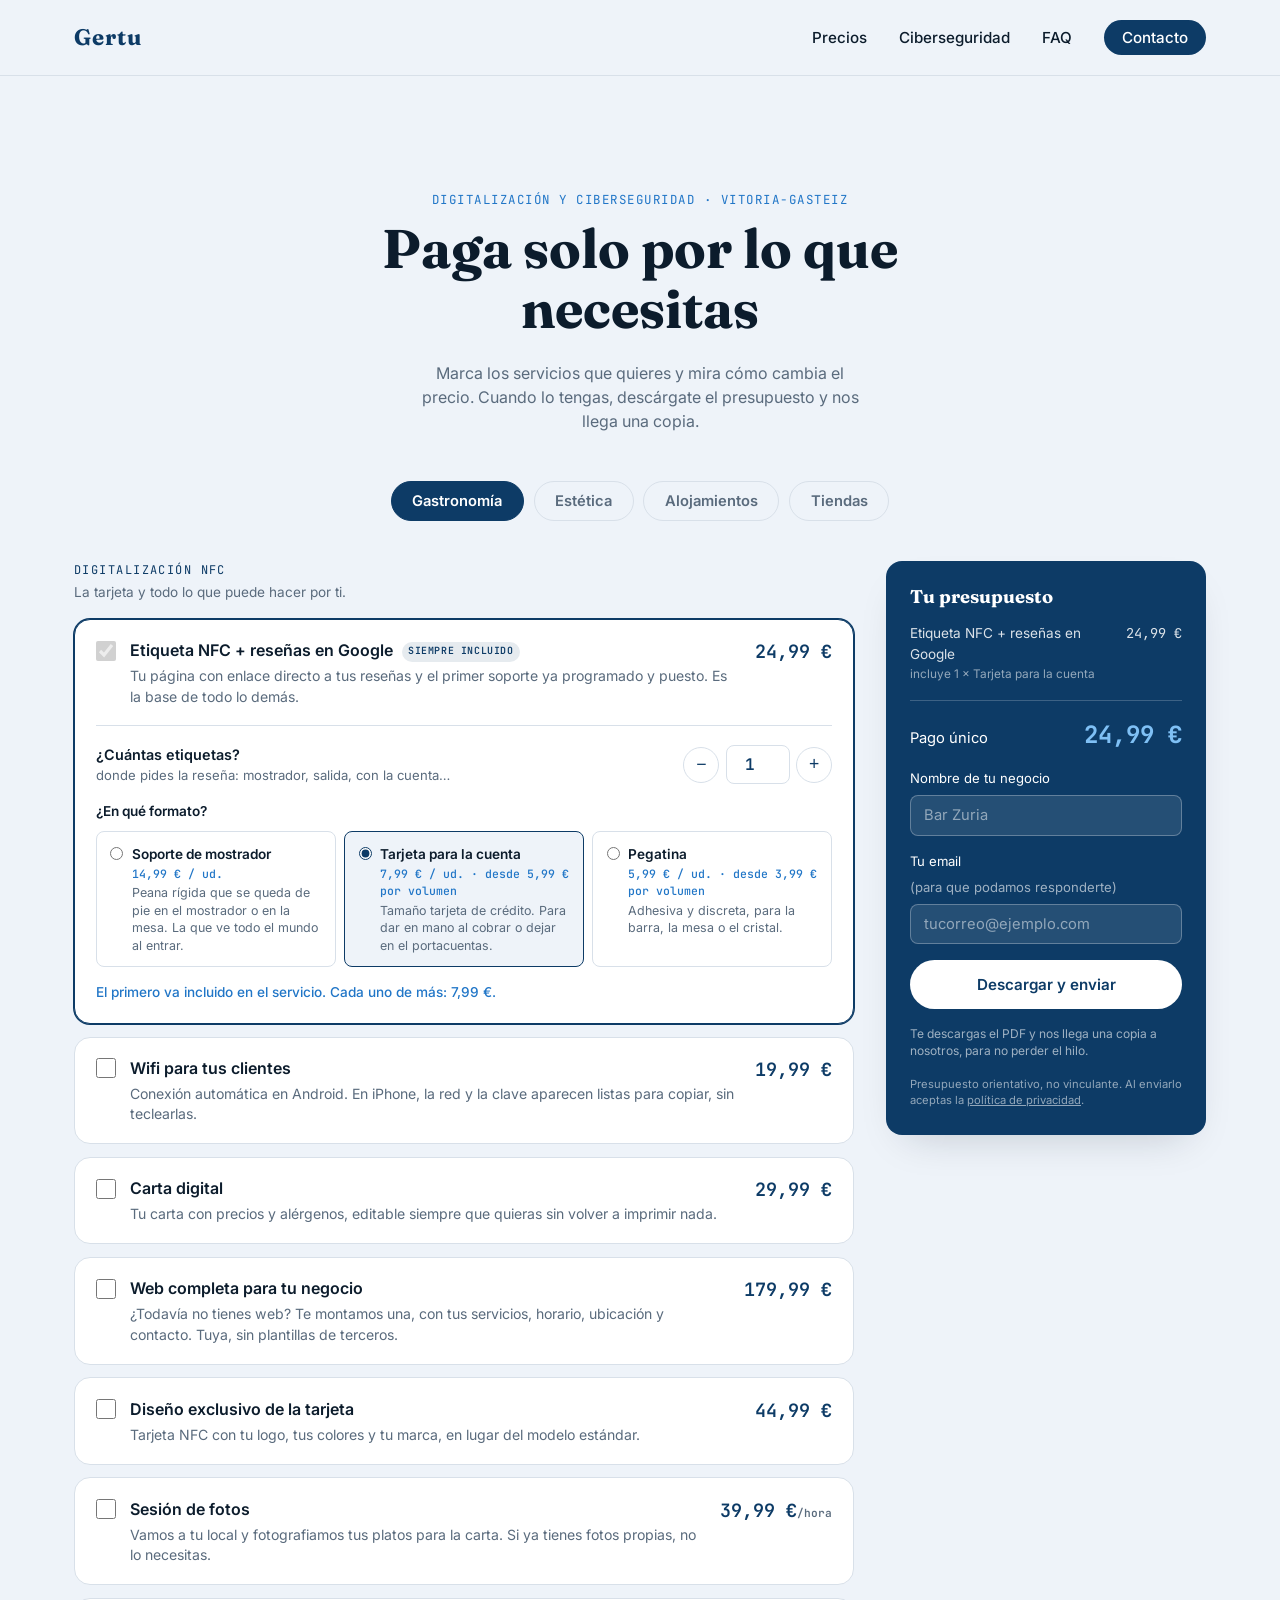
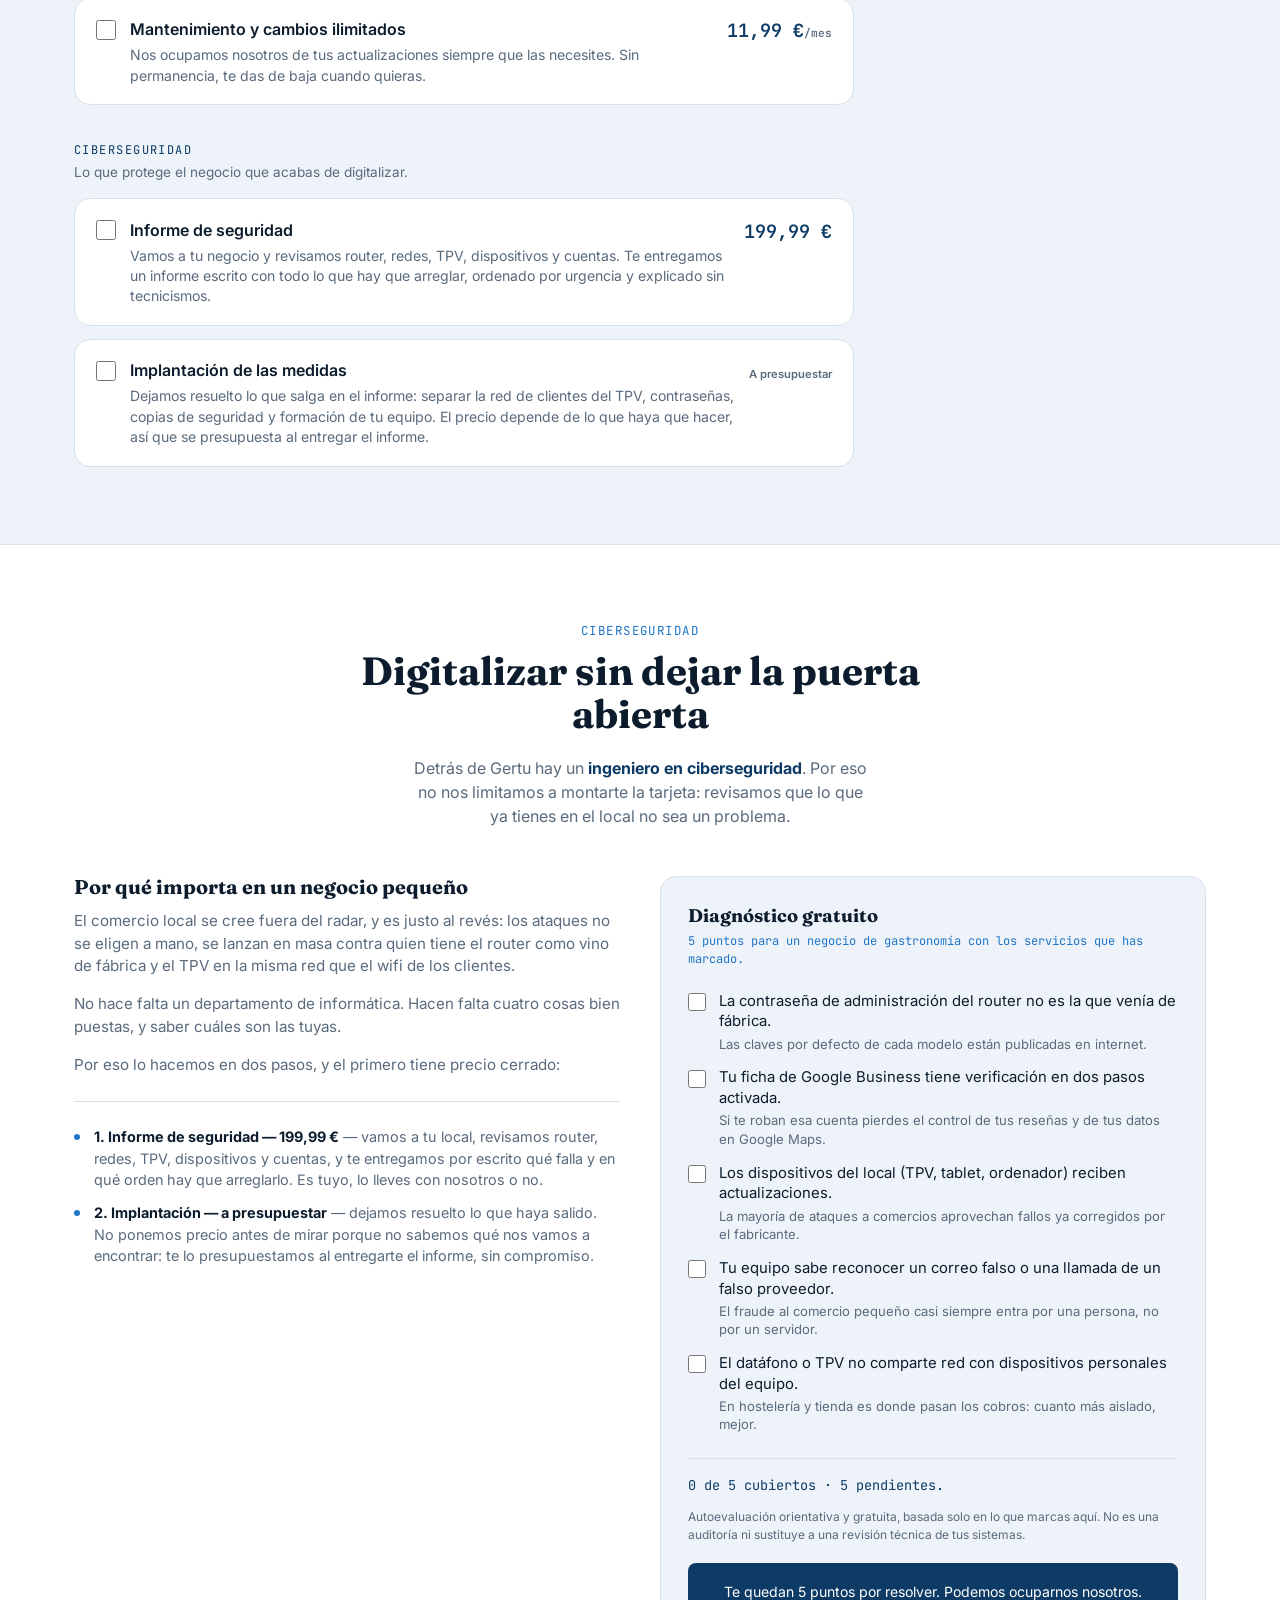
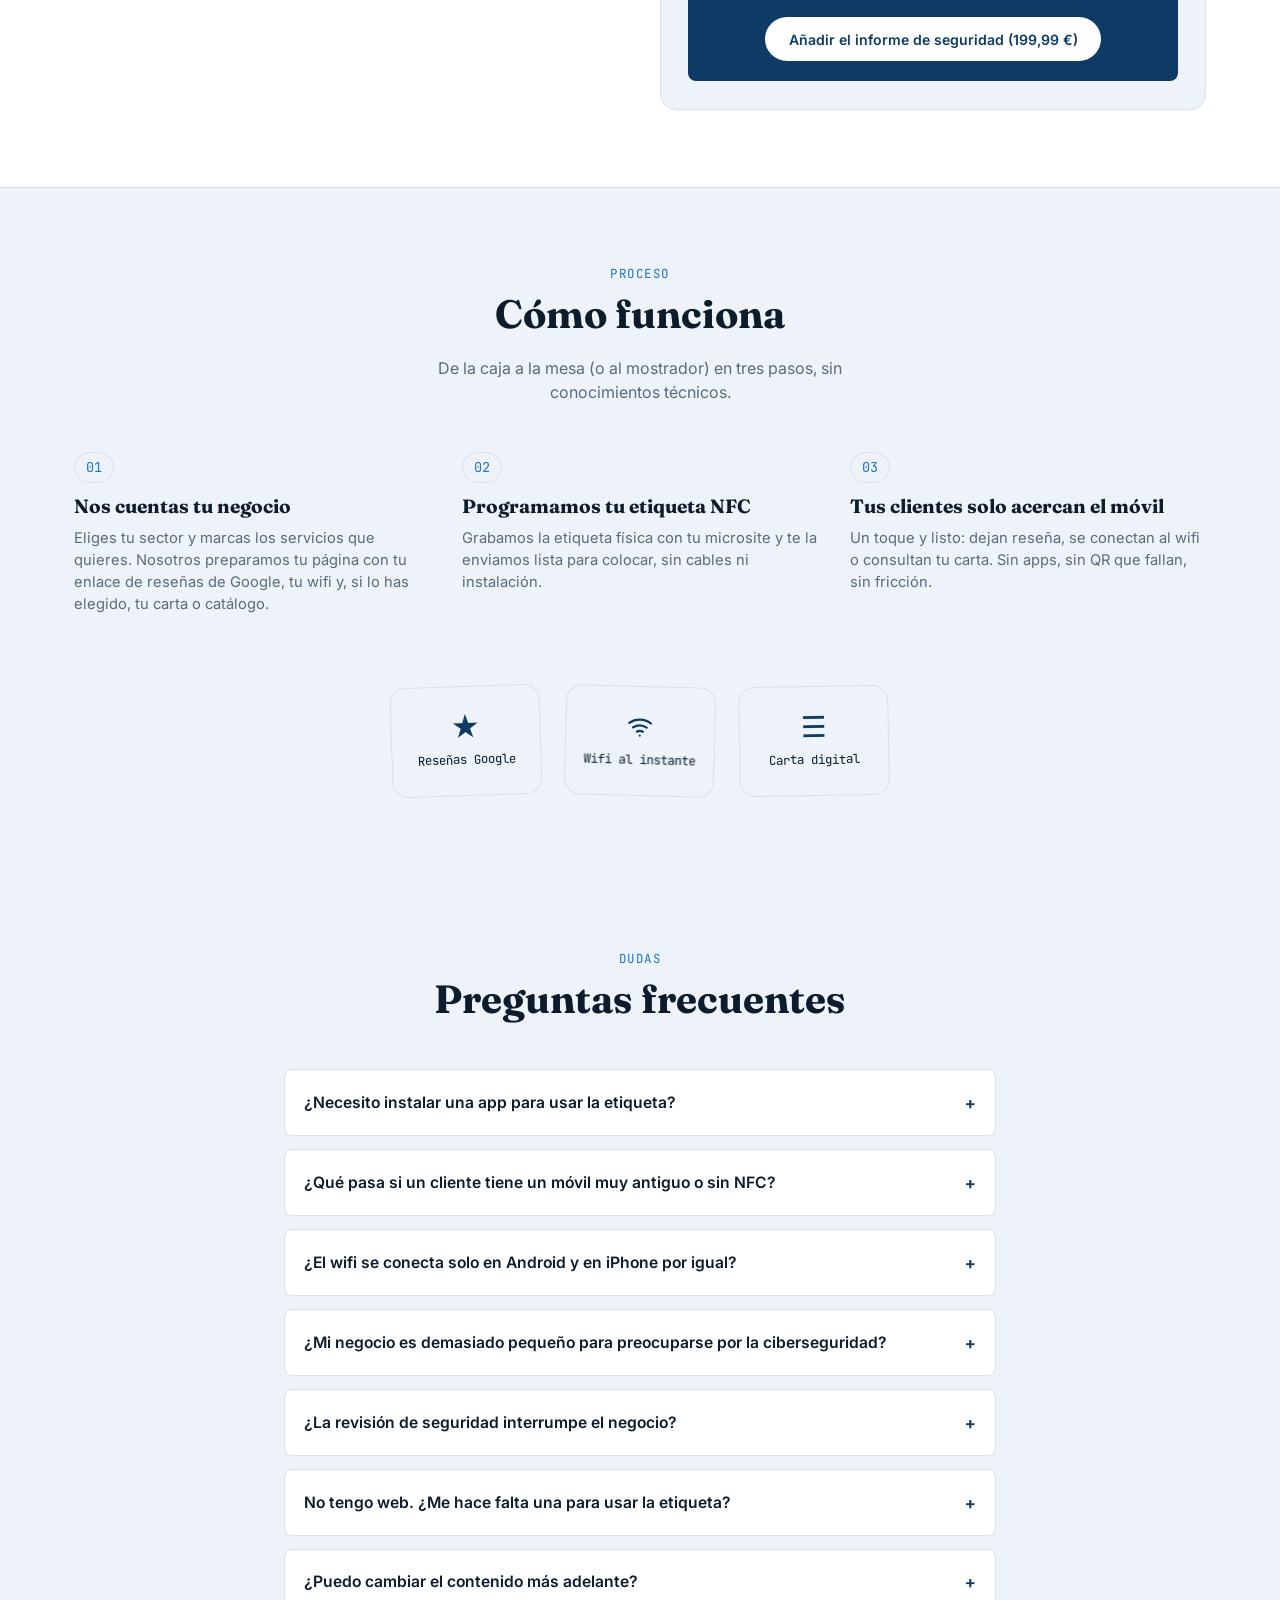
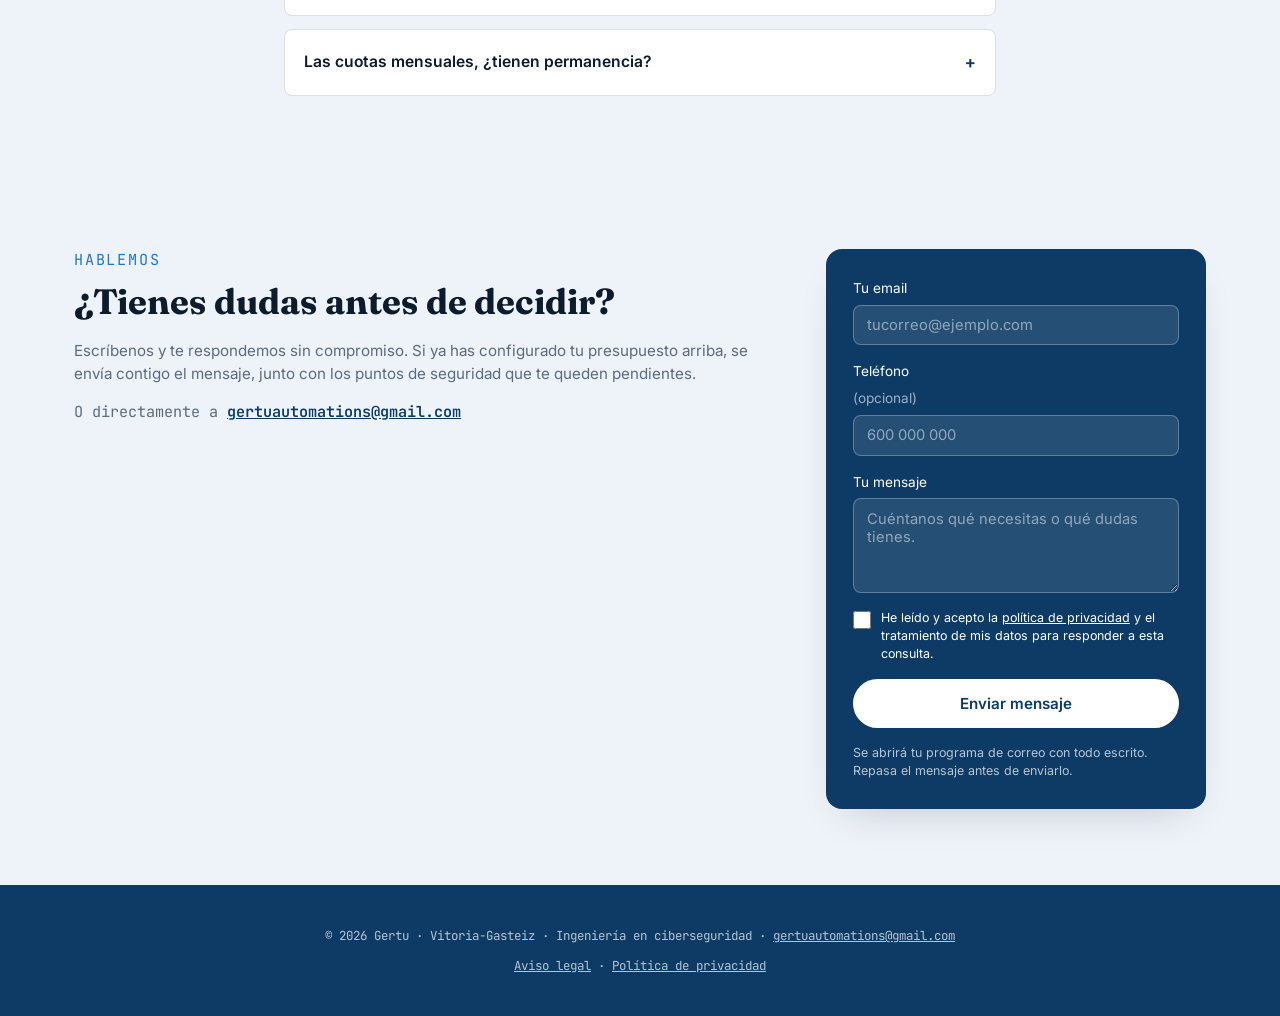
==== commit 702b8c30: "Poner el correo real de contacto Sustituye el marcador hola@gertu.es por gertuautomations@gmail.com " ====
--- a/index.html
+++ b/index.html
@@ -50,7 +50,7 @@
     "addressRegion": "Álava",
     "addressCountry": "ES"
   },
-  "email": "hola@gertu.es",
+  "email": "gertuautomations@gmail.com",
   "url": "https://gertu.link/",
   "priceRange": "€€",
   "knowsAbout": [
@@ -316,7 +316,7 @@
           se envía contigo el mensaje, junto con los puntos de seguridad que te queden pendientes.
         </p>
         <p class="contacto__direct">
-          O directamente a <a href="mailto:hola@gertu.es">hola@gertu.es</a>
+          O directamente a <a href="mailto:gertuautomations@gmail.com">gertuautomations@gmail.com</a>
         </p>
       </div>
 
@@ -344,7 +344,7 @@
           </span>
         </label>
 
-        <button type="submit" class="btn btn--primary contact-form__cta">Enviar a hola@gertu.es</button>
+        <button type="submit" class="btn btn--primary contact-form__cta">Enviar mensaje</button>
 
         <p class="contact-form__note" id="form-status">
           Se abrirá tu programa de correo con todo escrito. Repasa el mensaje antes de enviarlo.
@@ -358,7 +358,7 @@
 <footer class="footer">
   <p class="footer__legal">
     © 2026 Gertu · Vitoria-Gasteiz · Ingeniería en ciberseguridad ·
-    <a href="mailto:hola@gertu.es">hola@gertu.es</a>
+    <a href="mailto:gertuautomations@gmail.com">gertuautomations@gmail.com</a>
   </p>
   <p class="footer__legal">
     <a href="aviso-legal.html">Aviso legal</a> ·
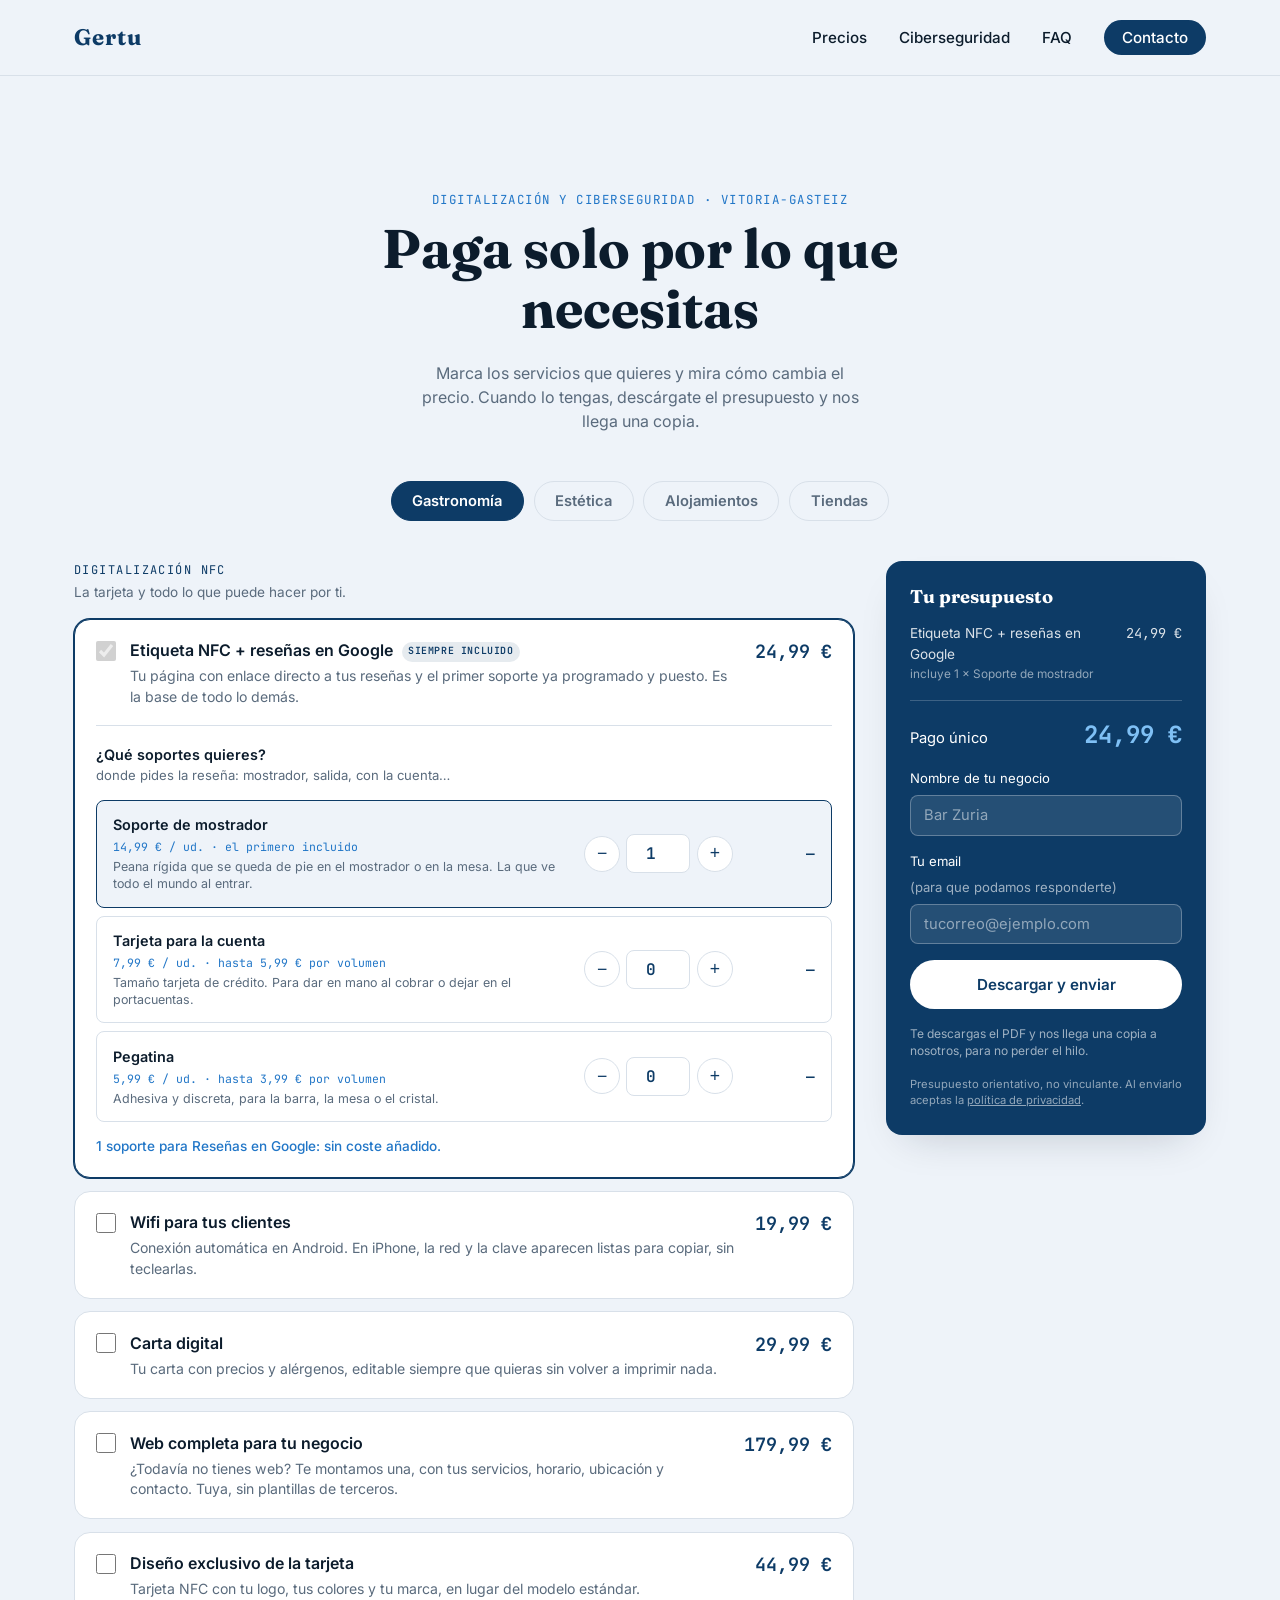
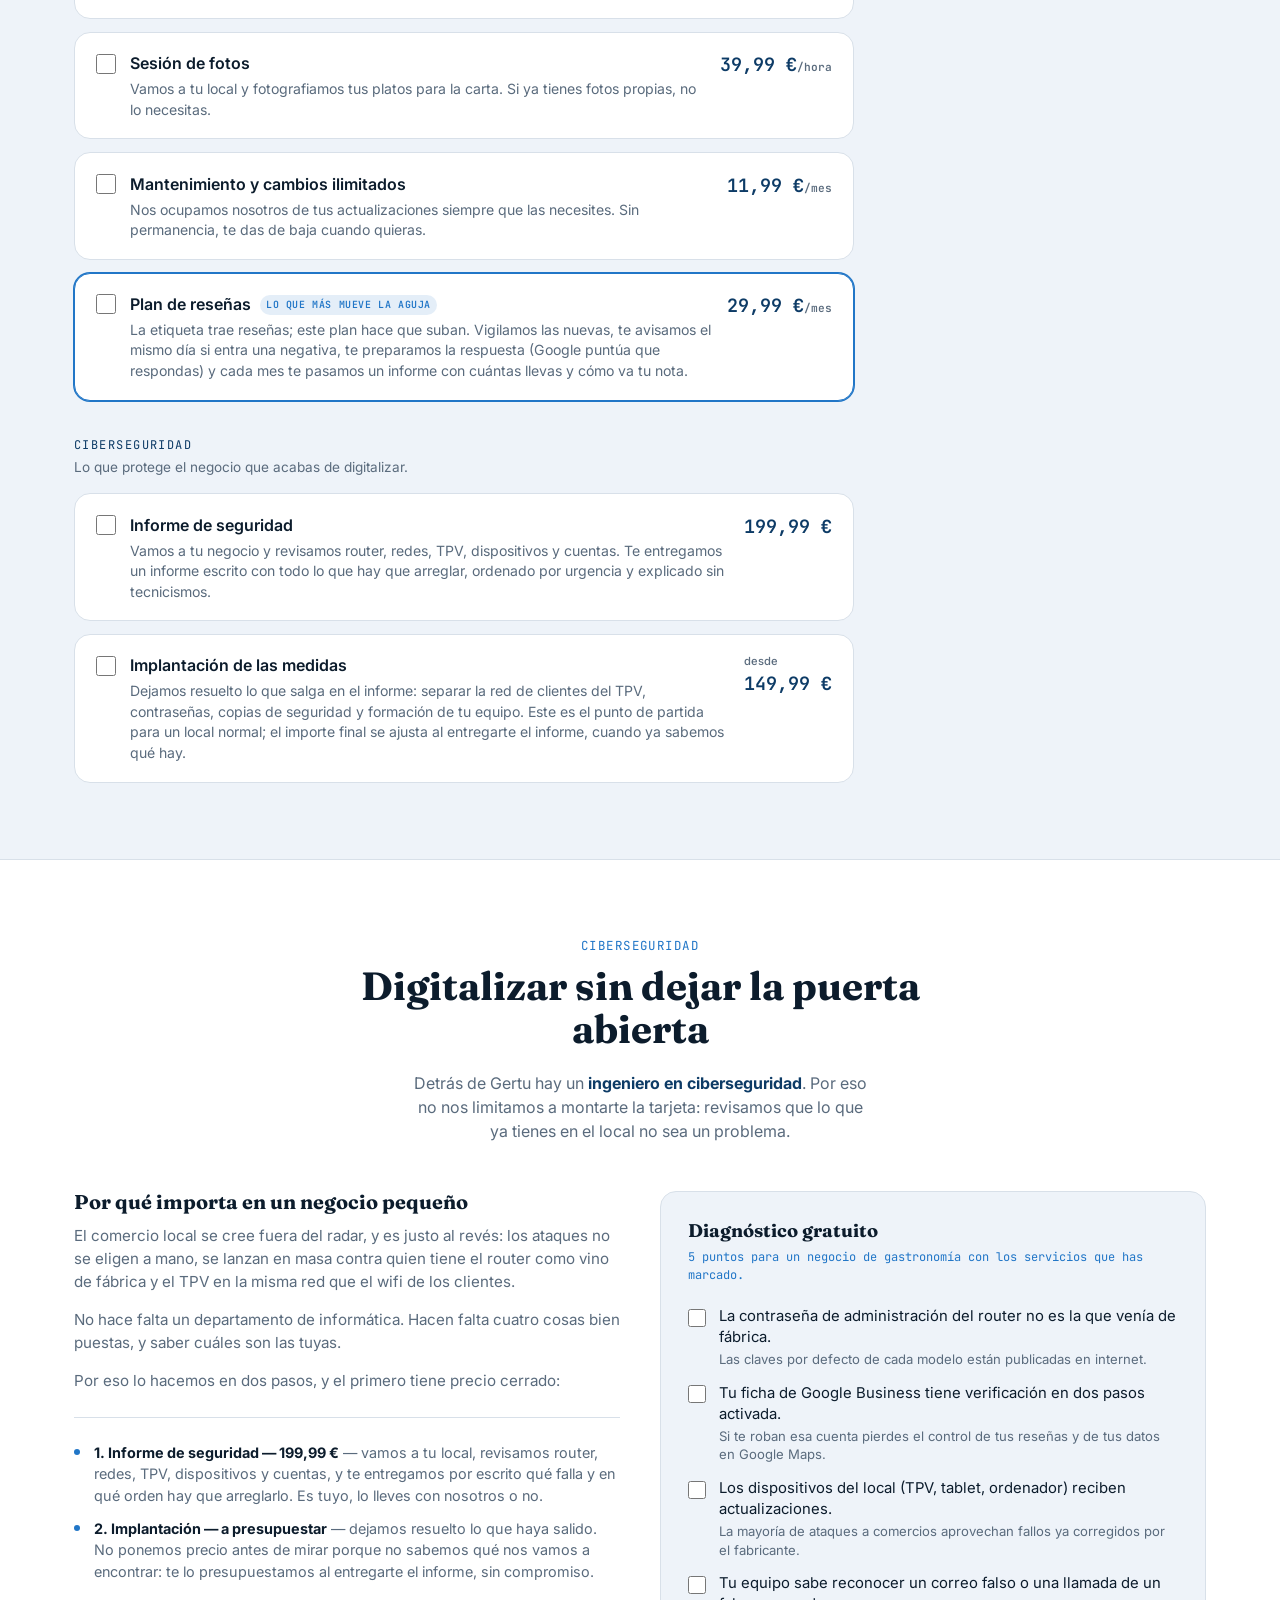
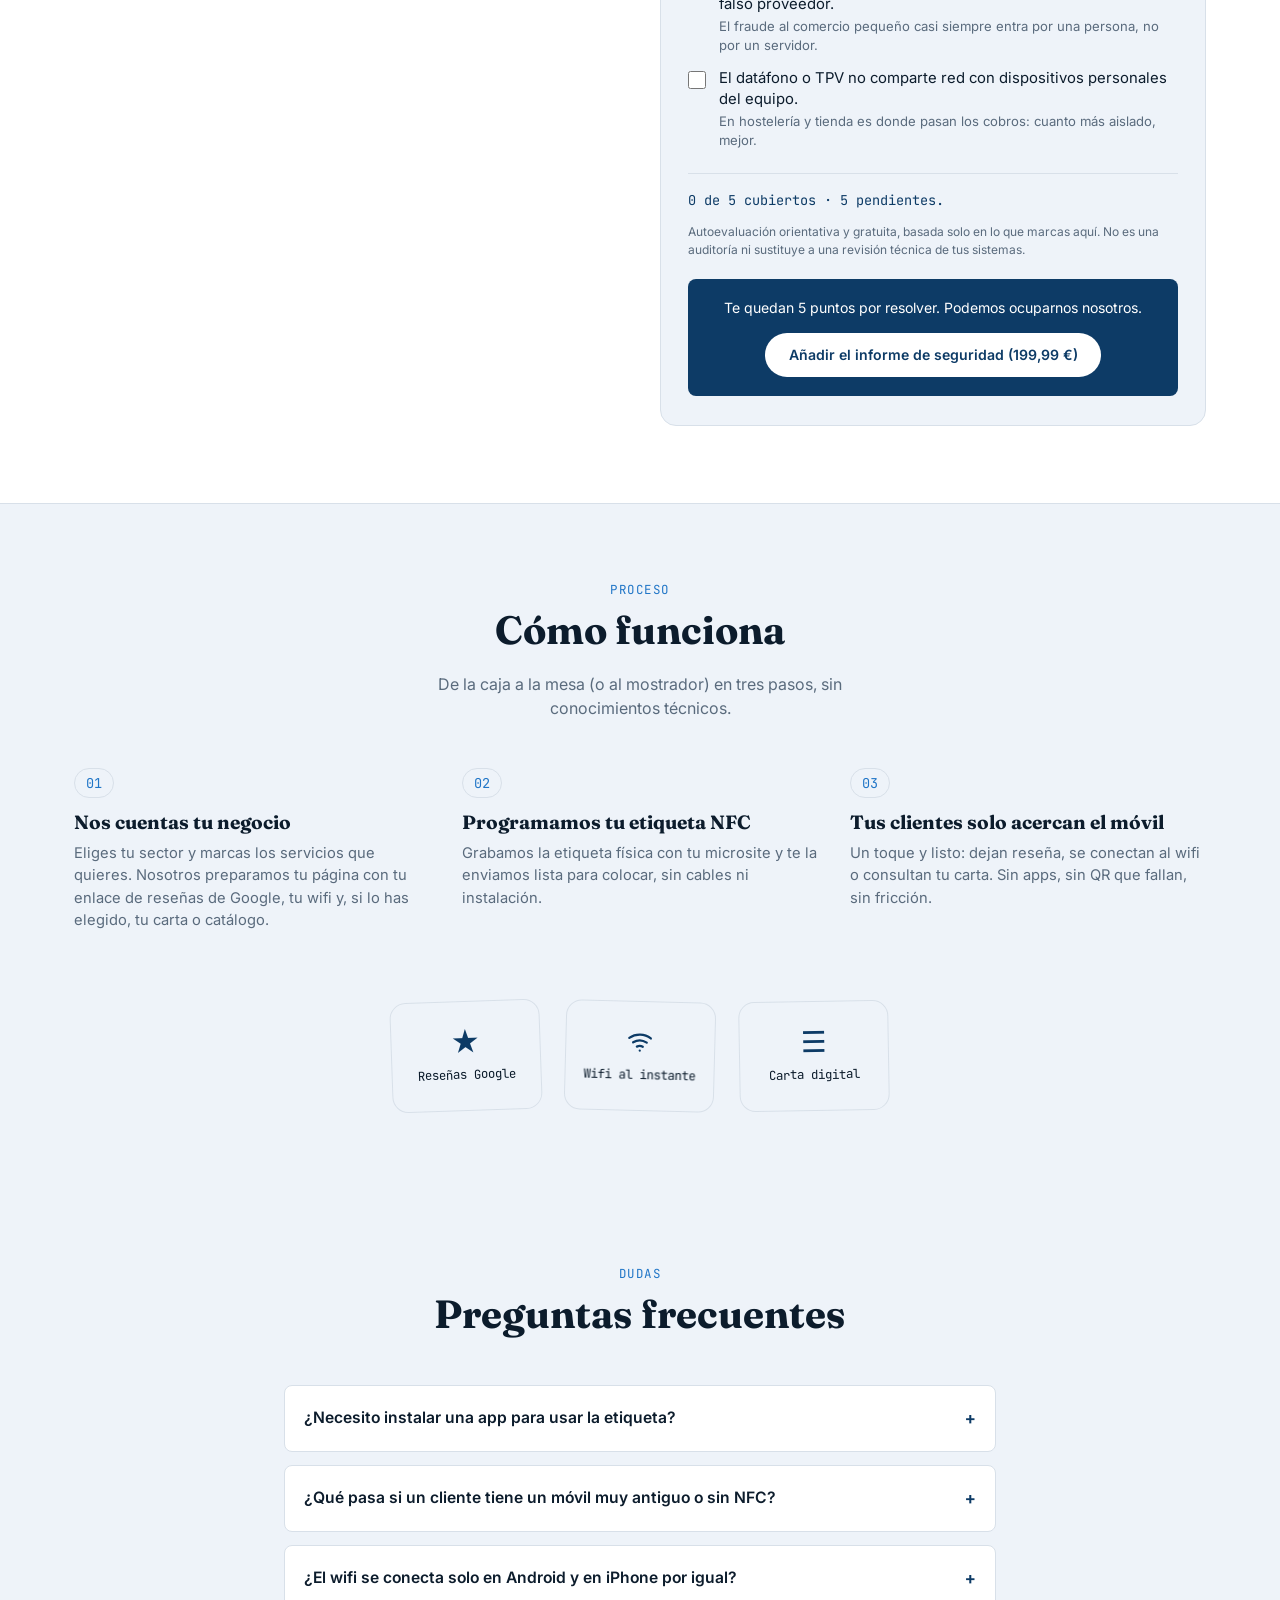
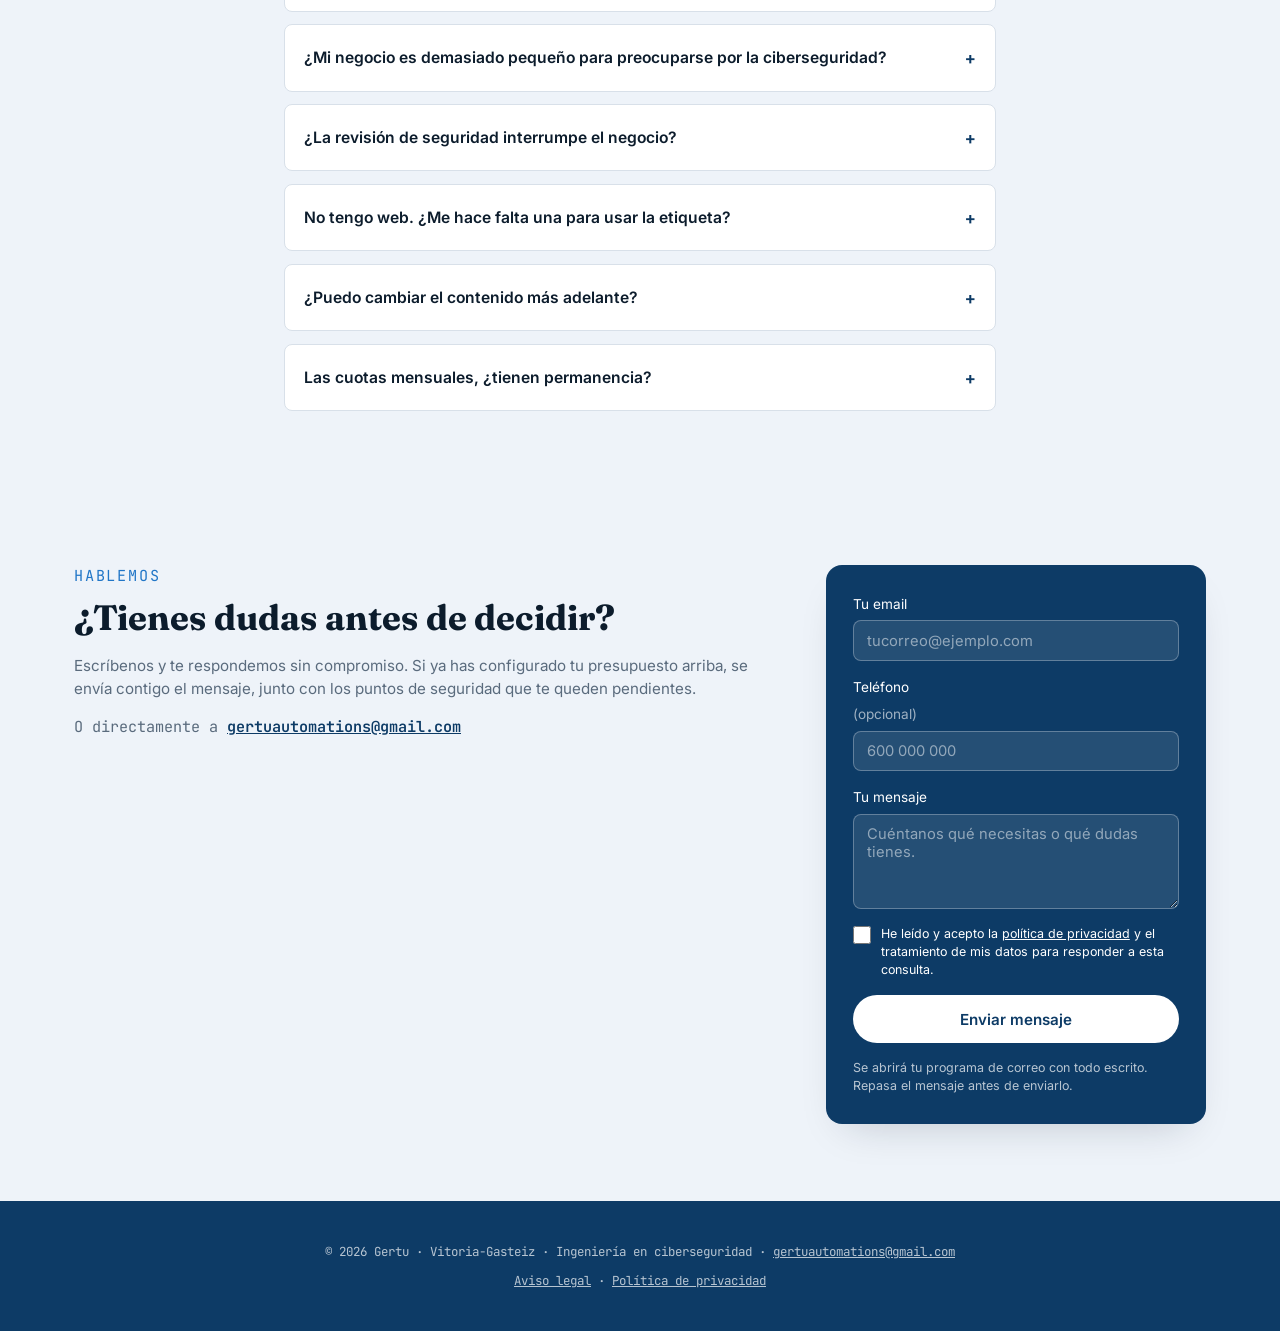
==== commit b0e8f478: "Permitir varios formatos a la vez, envío automático y plan recurrente El selector obligaba a elegir " ====
--- a/index.html
+++ b/index.html
@@ -320,7 +320,22 @@
         </p>
       </div>
 
-      <form class="contact-form" id="contact-form" novalidate>
+      <!--
+        Netlify detecta el formulario al desplegar leyendo este HTML, por eso
+        los campos ocultos del presupuesto están declarados aquí y no los crea
+        el JS. El envío va por fetch para no recargar la página; si falla
+        (por ejemplo abriendo el archivo en local, fuera de Netlify), el JS
+        recurre al programa de correo del visitante.
+      -->
+      <form class="contact-form" id="contact-form" name="presupuesto" method="POST"
+        data-netlify="true" netlify-honeypot="bot-field" novalidate>
+        <input type="hidden" name="form-name" value="presupuesto">
+        <p class="visually-hidden">
+          <label>No rellenes esto: <input name="bot-field"></label>
+        </p>
+        <input type="hidden" name="negocio" id="hidden-negocio">
+        <input type="hidden" name="total" id="hidden-total">
+        <input type="hidden" name="presupuesto" id="hidden-presupuesto">
         <label class="field" for="email-contacto">
           Tu email
           <input type="email" id="email-contacto" name="email" required placeholder="tucorreo@ejemplo.com" autocomplete="email">
--- a/styles.css
+++ b/styles.css
@@ -1415,38 +1415,6 @@
   }
   .quote__total--month strong { font-size: 1.15rem; }
 
-  .quote__pending {
-    margin-top: 2rem;
-    padding: 1.1rem 1.3rem;
-    background: #eef3f9;
-    border-left: 3px solid #0d3b66;
-  }
-  .quote__pending h2 {
-    font-family: var(--font-body);
-    font-size: 0.72rem;
-    letter-spacing: 0.08em;
-    text-transform: uppercase;
-    color: #5a6b7d;
-    margin: 0 0 0.6rem;
-  }
-  .quote__pending ul {
-    display: flex;
-    flex-direction: column;
-    gap: 0.35rem;
-  }
-  .quote__pending li {
-    font-size: 0.84rem;
-    color: #0c1c2c;
-    padding-left: 1em;
-    position: relative;
-  }
-  .quote__pending li::before {
-    content: '—';
-    position: absolute;
-    left: 0;
-    color: #0d3b66;
-  }
-
   .quote__foot {
     margin-top: 2.5rem;
     padding-top: 1rem;
@@ -1459,66 +1427,88 @@
   }
 }
 
-/* ---- formatos de etiqueta ---- */
-
-.formats {
-  display: grid;
-  grid-template-columns: repeat(auto-fit, minmax(180px, 1fr));
+/* ---- filas de formato, una por tipo de soporte ---- */
+
+.fmts {
+  display: flex;
+  flex-direction: column;
   gap: 0.5rem;
-  margin: 1rem 0 0;
-  padding: 0;
-  border: 0;
-}
-
-.formats__legend {
-  padding: 0 0 0.6rem;
-  font-size: 0.85rem;
-  font-weight: 600;
-  color: var(--ink);
-}
-
-.format {
-  display: flex;
-  gap: 0.55rem;
-  align-items: start;
-  padding: 0.75rem 0.85rem;
+  margin-top: 0.9rem;
+}
+
+.fmt {
+  display: flex;
+  flex-wrap: wrap;
+  align-items: center;
+  justify-content: space-between;
+  gap: 0.9rem;
+  padding: 0.85rem 1rem;
   border: 1.5px solid var(--line);
   border-radius: var(--radius-s);
   background: #fff;
-  cursor: pointer;
   transition: border-color 0.15s ease, background 0.15s ease;
 }
-.format:hover { border-color: var(--accent); }
-.format--on {
+.fmt--on {
   border-color: var(--blue);
   background: var(--paper-dim);
 }
 
-.format input {
-  margin: 0.15rem 0 0;
-  accent-color: var(--blue);
-  cursor: pointer;
-}
-
-.format__text { display: flex; flex-direction: column; gap: 0.15rem; }
-
-.format__name {
-  font-size: 0.85rem;
+.fmt__info {
+  display: flex;
+  flex-direction: column;
+  gap: 0.15rem;
+  flex: 1 1 220px;
+  min-width: 0;
+}
+
+.fmt__name {
+  font-size: 0.9rem;
   font-weight: 600;
   color: var(--ink);
 }
-.format__name em {
-  display: block;
-  font-style: normal;
+
+.fmt__price {
   font-family: var(--font-mono);
   font-size: 0.72rem;
-  font-weight: 500;
   color: var(--accent);
 }
 
-.format__desc {
+.fmt__desc {
   font-size: 0.78rem;
   line-height: 1.4;
+  color: var(--dim);
+}
+
+.fmt__side {
+  display: flex;
+  align-items: center;
+  gap: 0.9rem;
+}
+
+.fmt__total {
+  min-width: 68px;
+  text-align: right;
+  font-family: var(--font-mono);
+  font-variant-numeric: tabular-nums;
+  font-size: 0.9rem;
+  font-weight: 600;
+  color: var(--blue);
+}
+
+/* Servicio destacado y precios "desde". */
+.service--featured {
+  border-color: var(--accent);
+  box-shadow: 0 0 0 1px var(--accent);
+}
+.service__tag--star {
+  color: var(--accent);
+  background: rgba(33, 118, 199, 0.12);
+}
+.service__from {
+  display: block;
+  font-family: var(--font-body);
+  font-size: 0.7rem;
+  font-weight: 500;
   color: var(--dim);
 }
 
@@ -1530,3 +1520,19 @@
   font-size: 0.74rem;
   opacity: 0.65;
 }
+
+@media (max-width: 620px) {
+  /* El contador cae debajo del texto para no comprimir el nombre. */
+  .fmt__side { width: 100%; justify-content: space-between; }
+  .fmt__total { min-width: auto; }
+}
+
+/* Trampa antispam de Netlify: presente para los robots, oculta para todos los demás. */
+.visually-hidden {
+  position: absolute;
+  width: 1px;
+  height: 1px;
+  overflow: hidden;
+  clip: rect(0 0 0 0);
+  white-space: nowrap;
+}
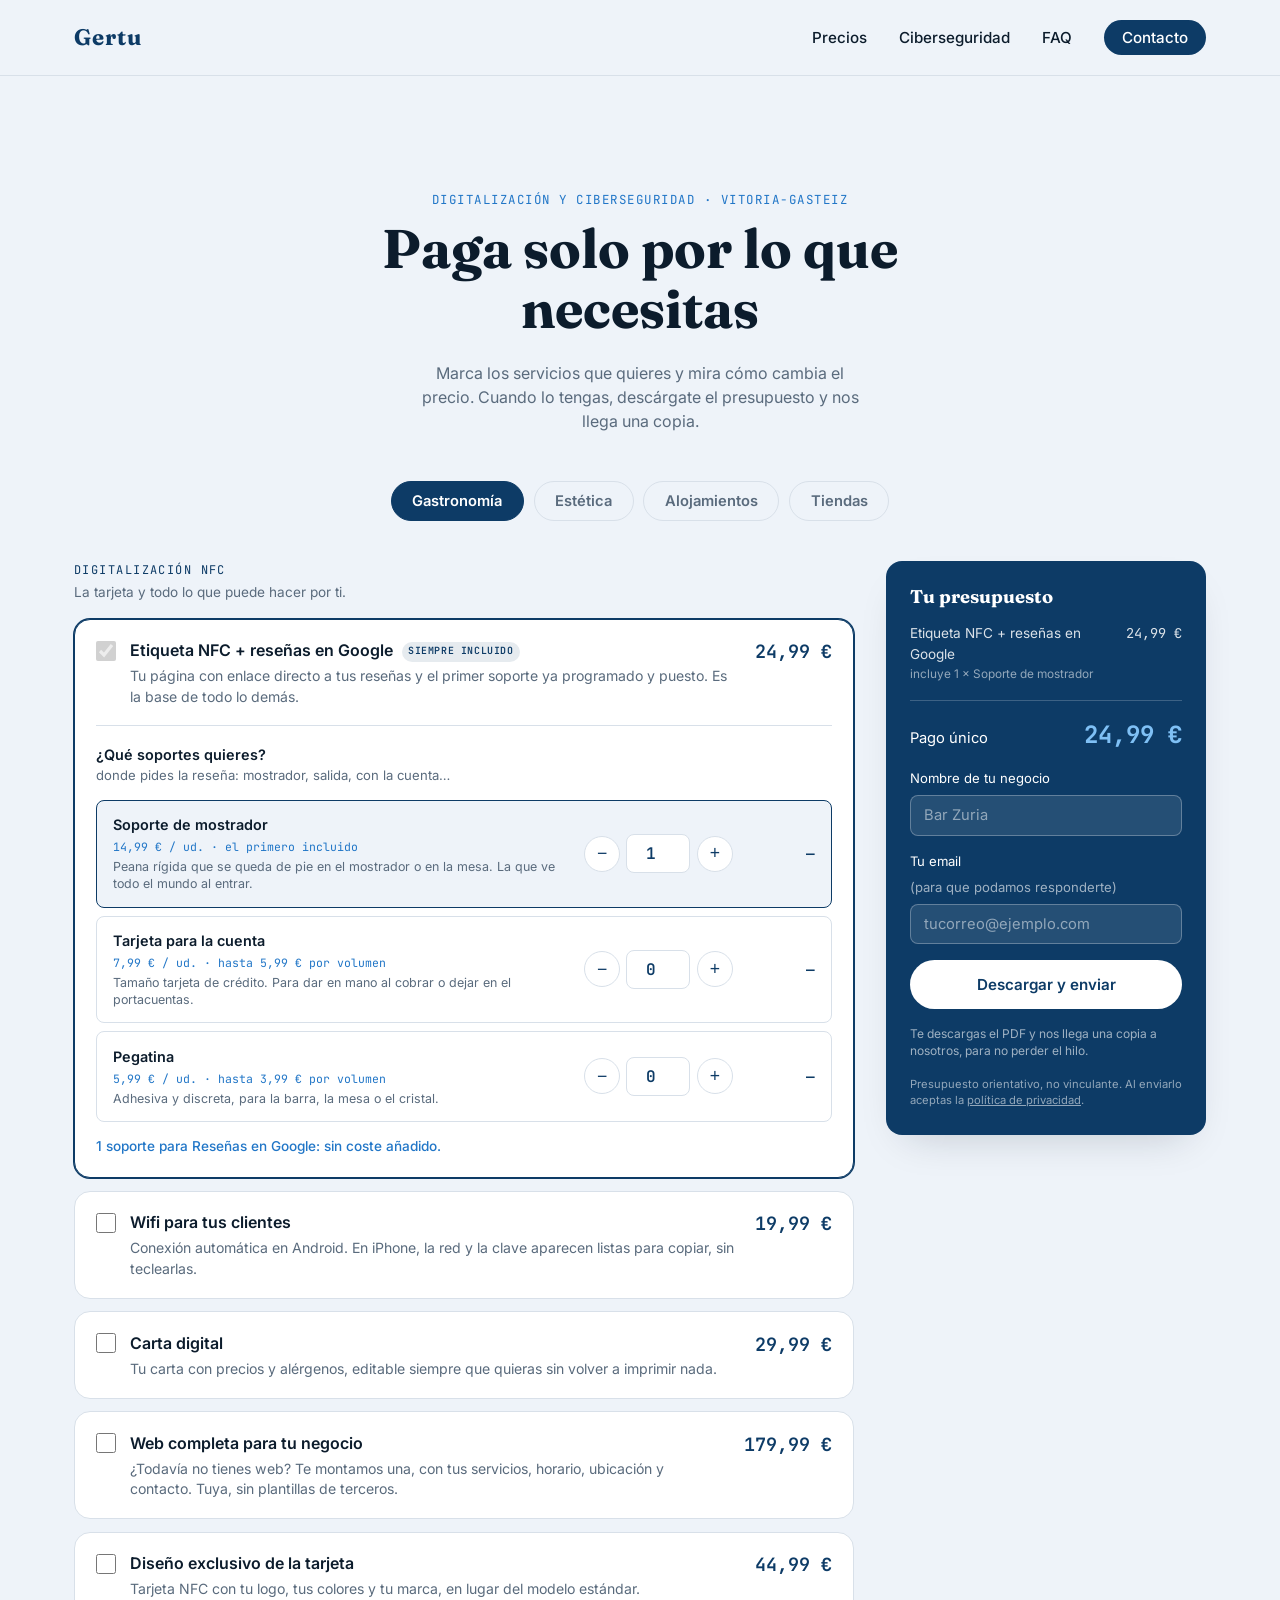
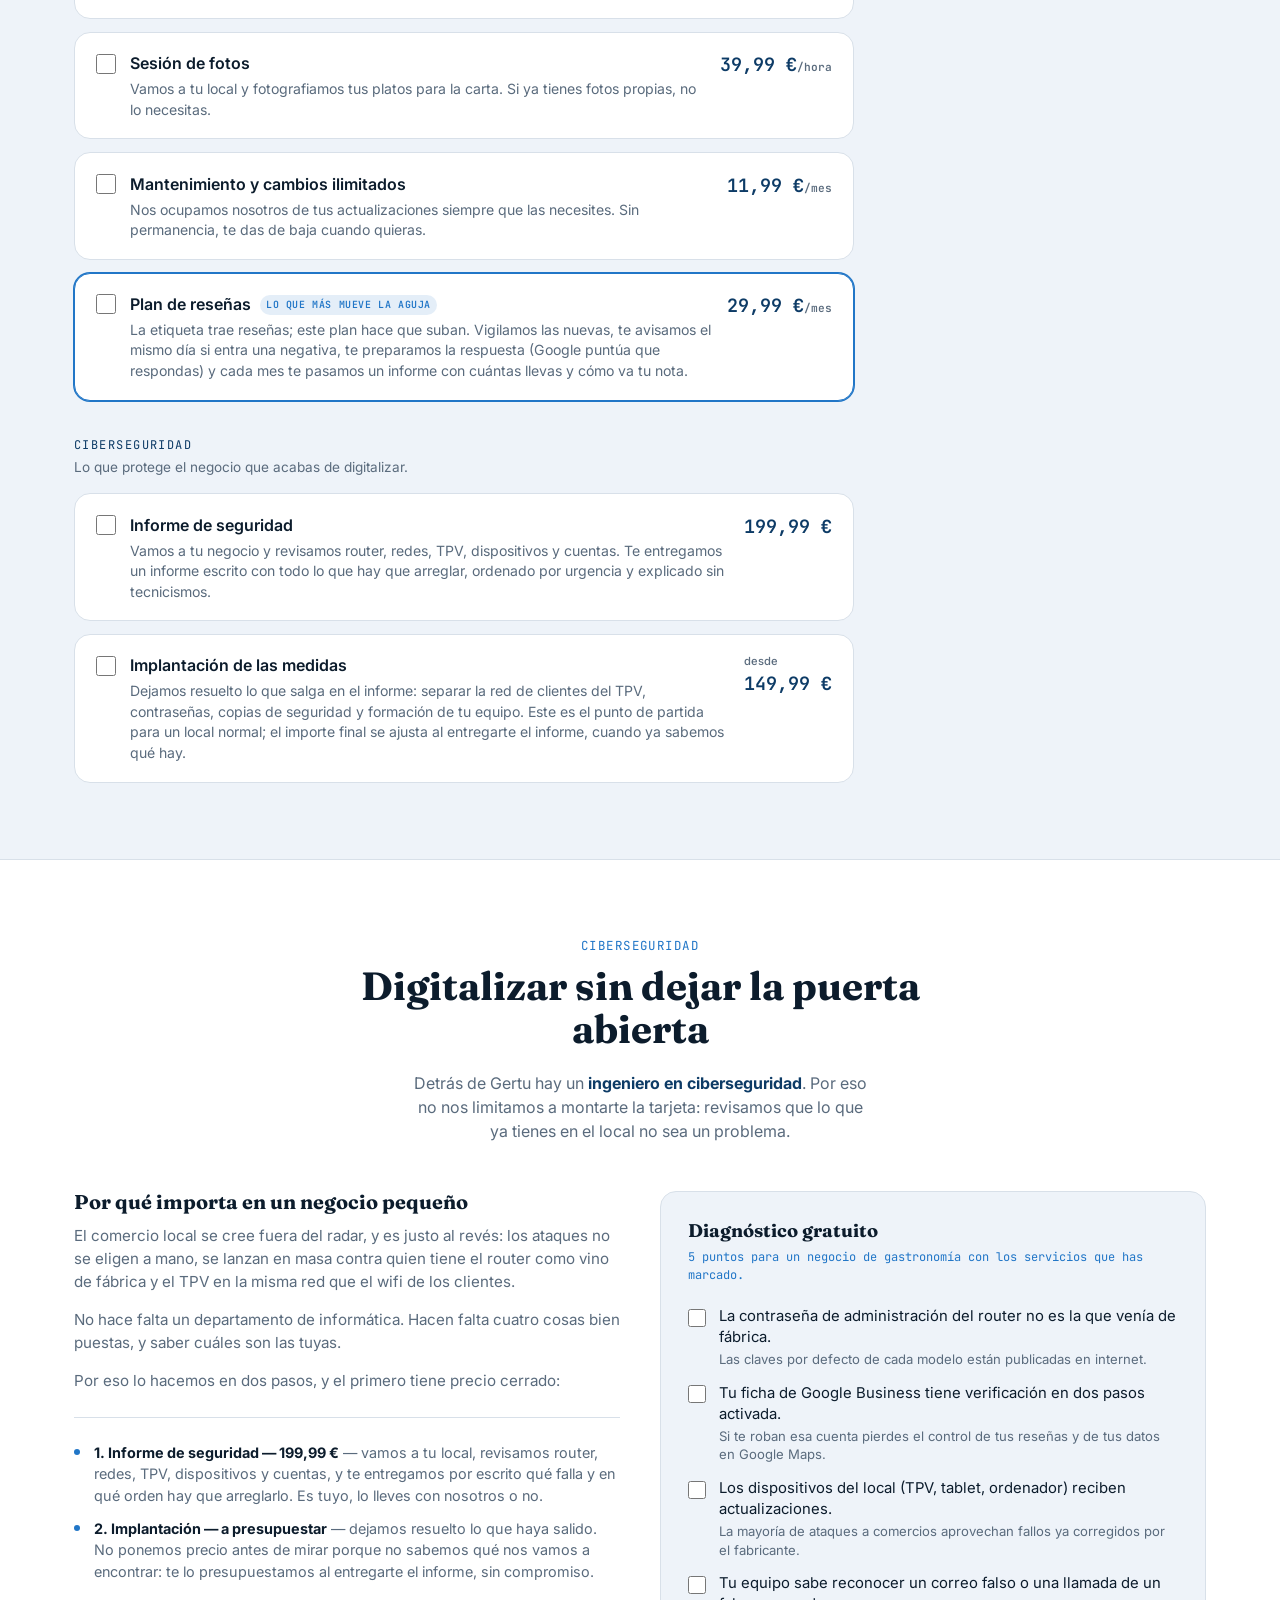
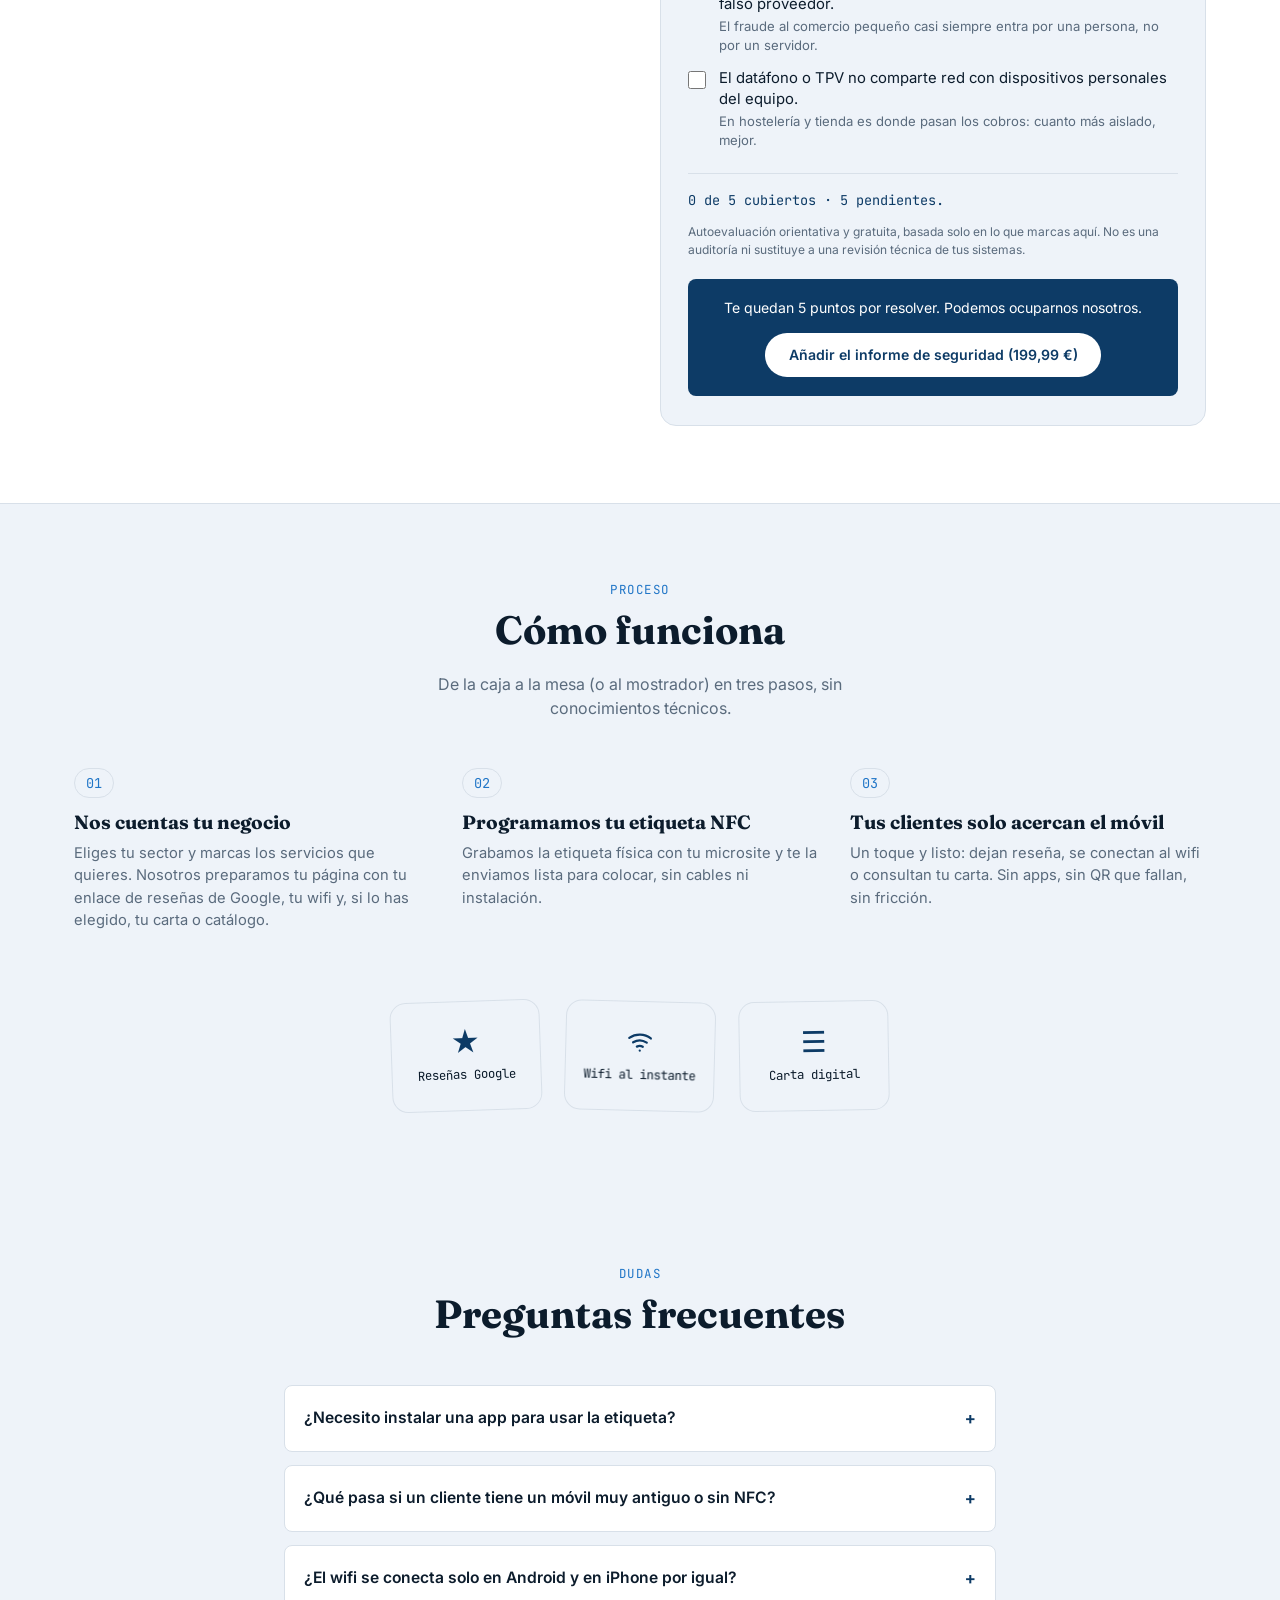
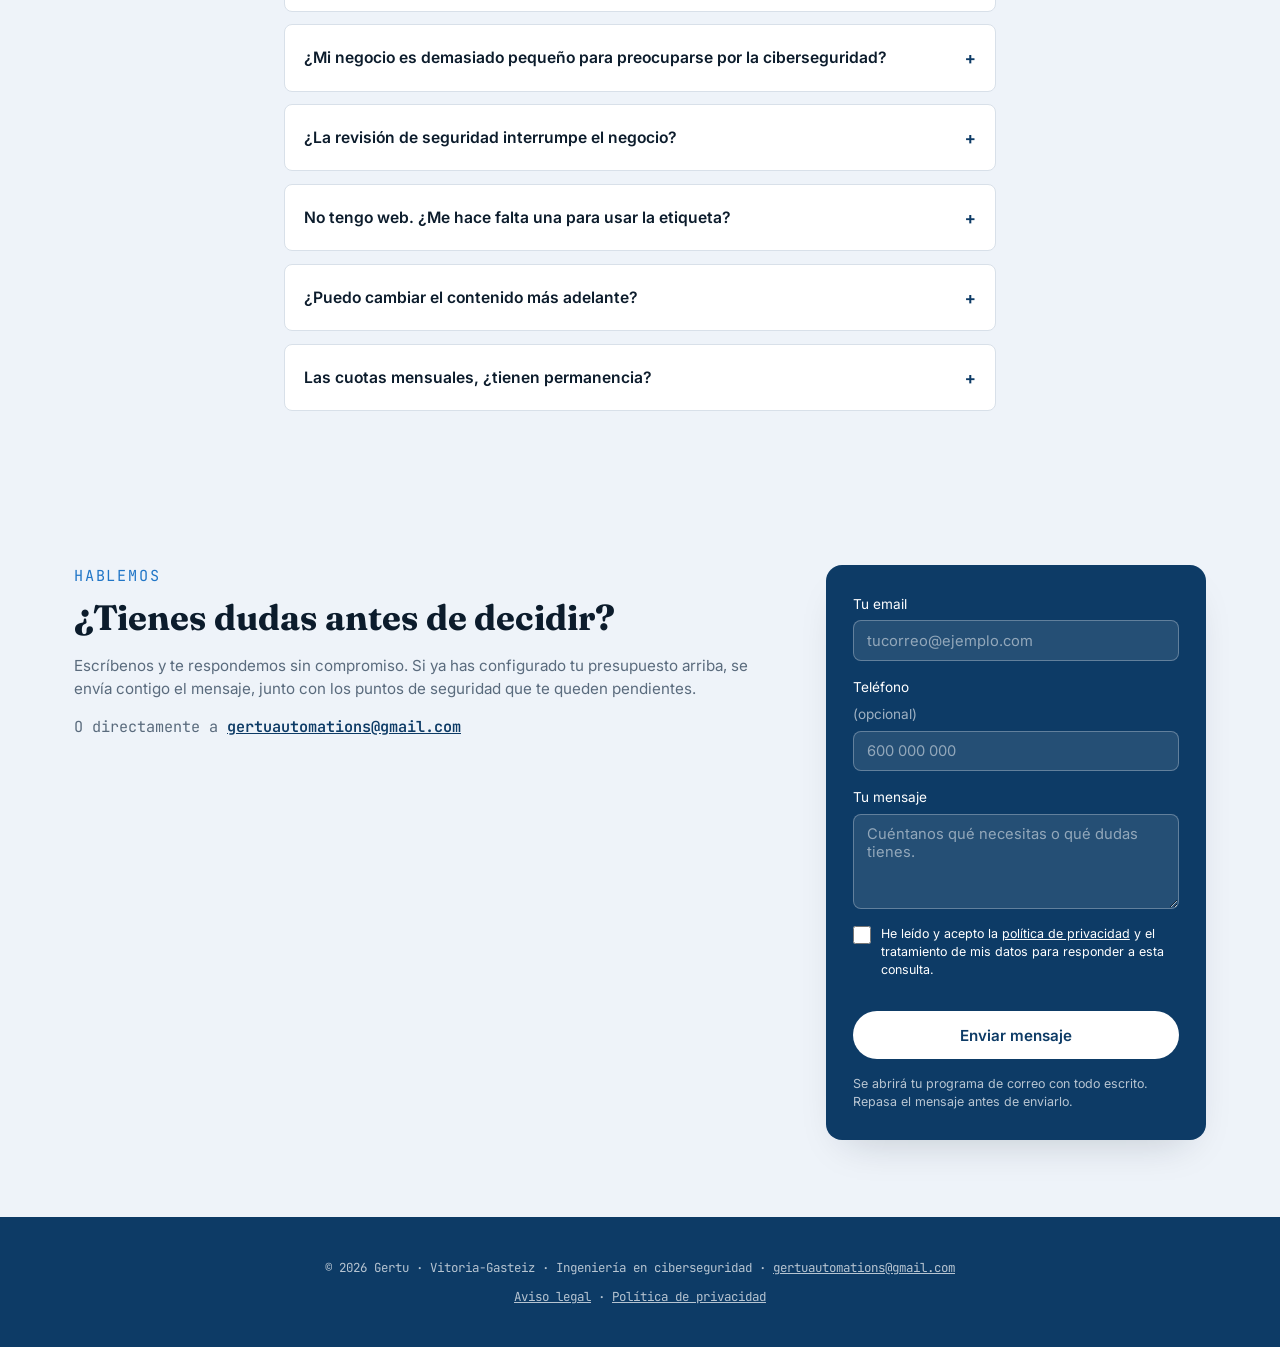
==== commit 955dba99: "Proteger el formulario del abuso, sin login falso No se añade un /admin con credenciales: en un siti" ====
--- a/index.html
+++ b/index.html
@@ -328,7 +328,8 @@
         recurre al programa de correo del visitante.
       -->
       <form class="contact-form" id="contact-form" name="presupuesto" method="POST"
-        data-netlify="true" netlify-honeypot="bot-field" novalidate>
+        data-netlify="true" netlify-honeypot="bot-field"
+        data-netlify-recaptcha="true" novalidate>
         <input type="hidden" name="form-name" value="presupuesto">
         <p class="visually-hidden">
           <label>No rellenes esto: <input name="bot-field"></label>
@@ -358,6 +359,9 @@
             y el tratamiento de mis datos para responder a esta consulta.
           </span>
         </label>
+
+        <!-- Netlify sustituye esto por el widget al desplegar. En local no se ve. -->
+        <div data-netlify-recaptcha="true"></div>
 
         <button type="submit" class="btn btn--primary contact-form__cta">Enviar mensaje</button>
 
